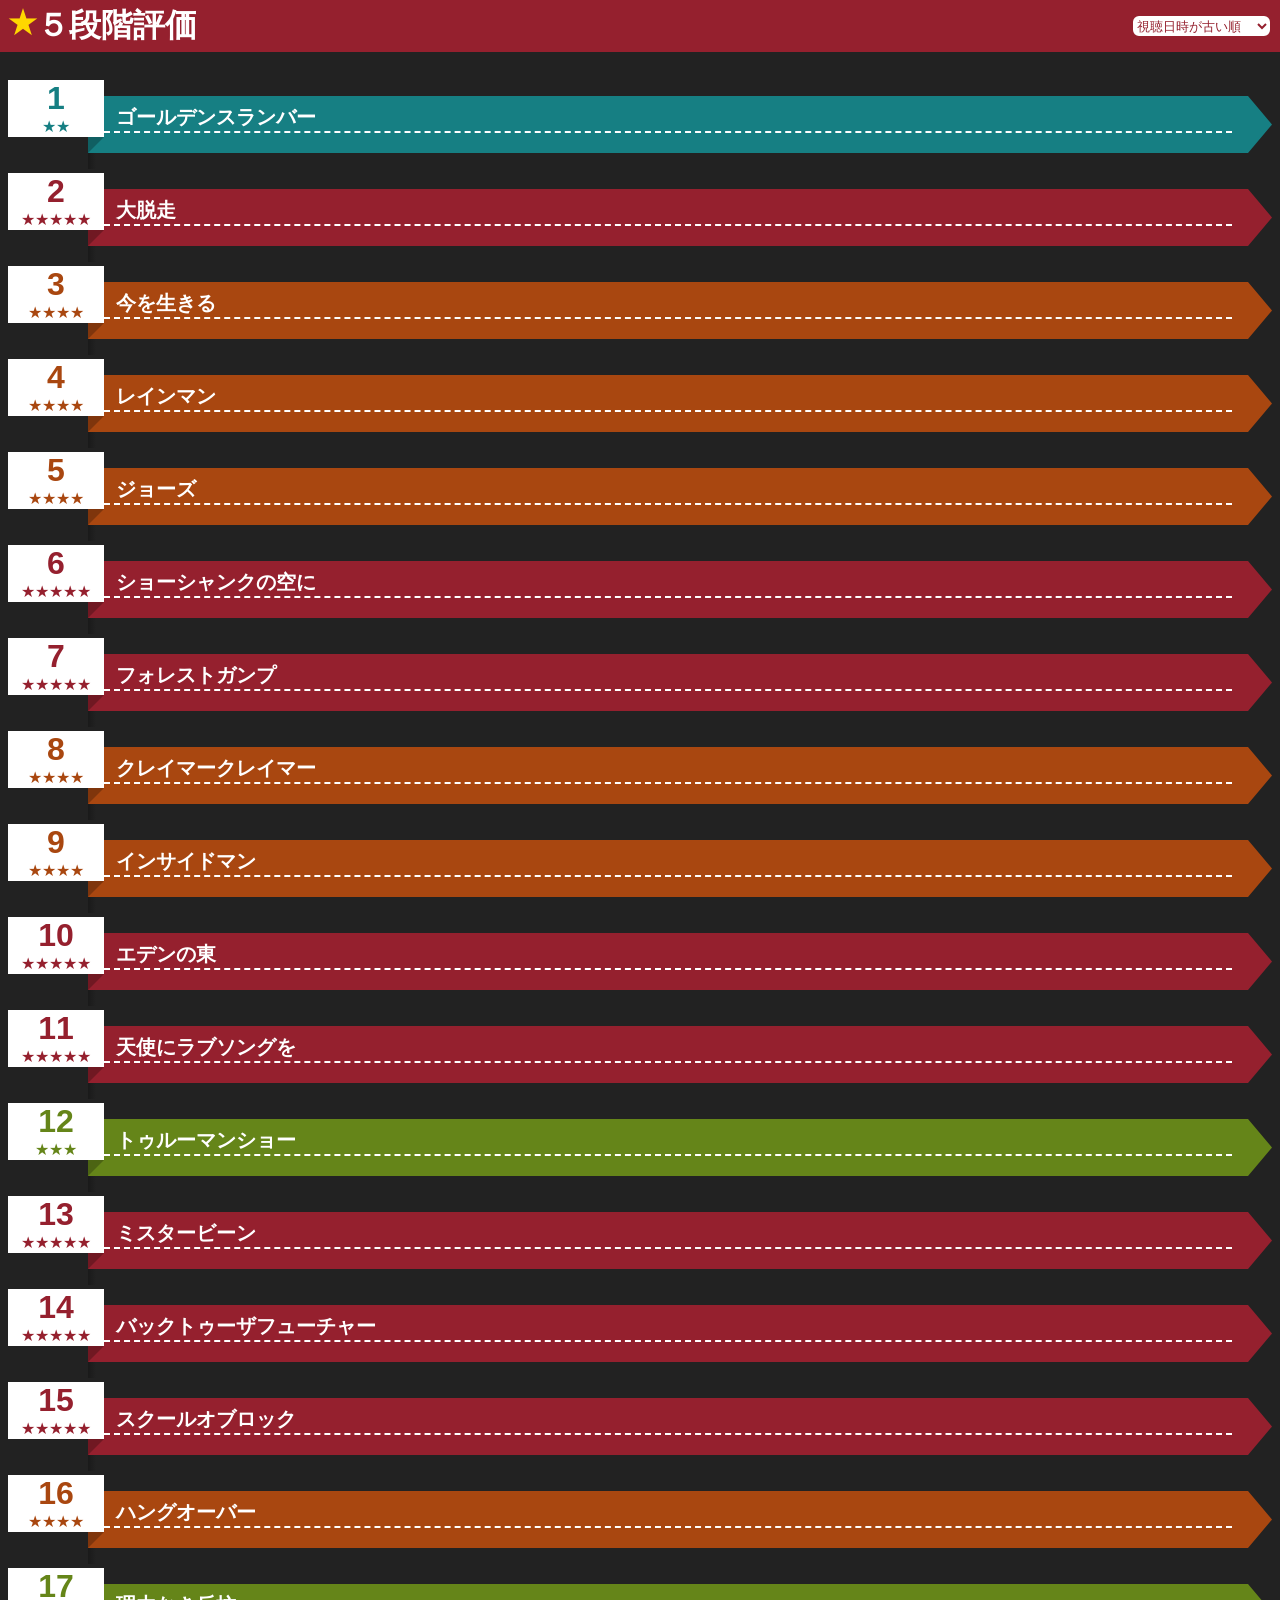
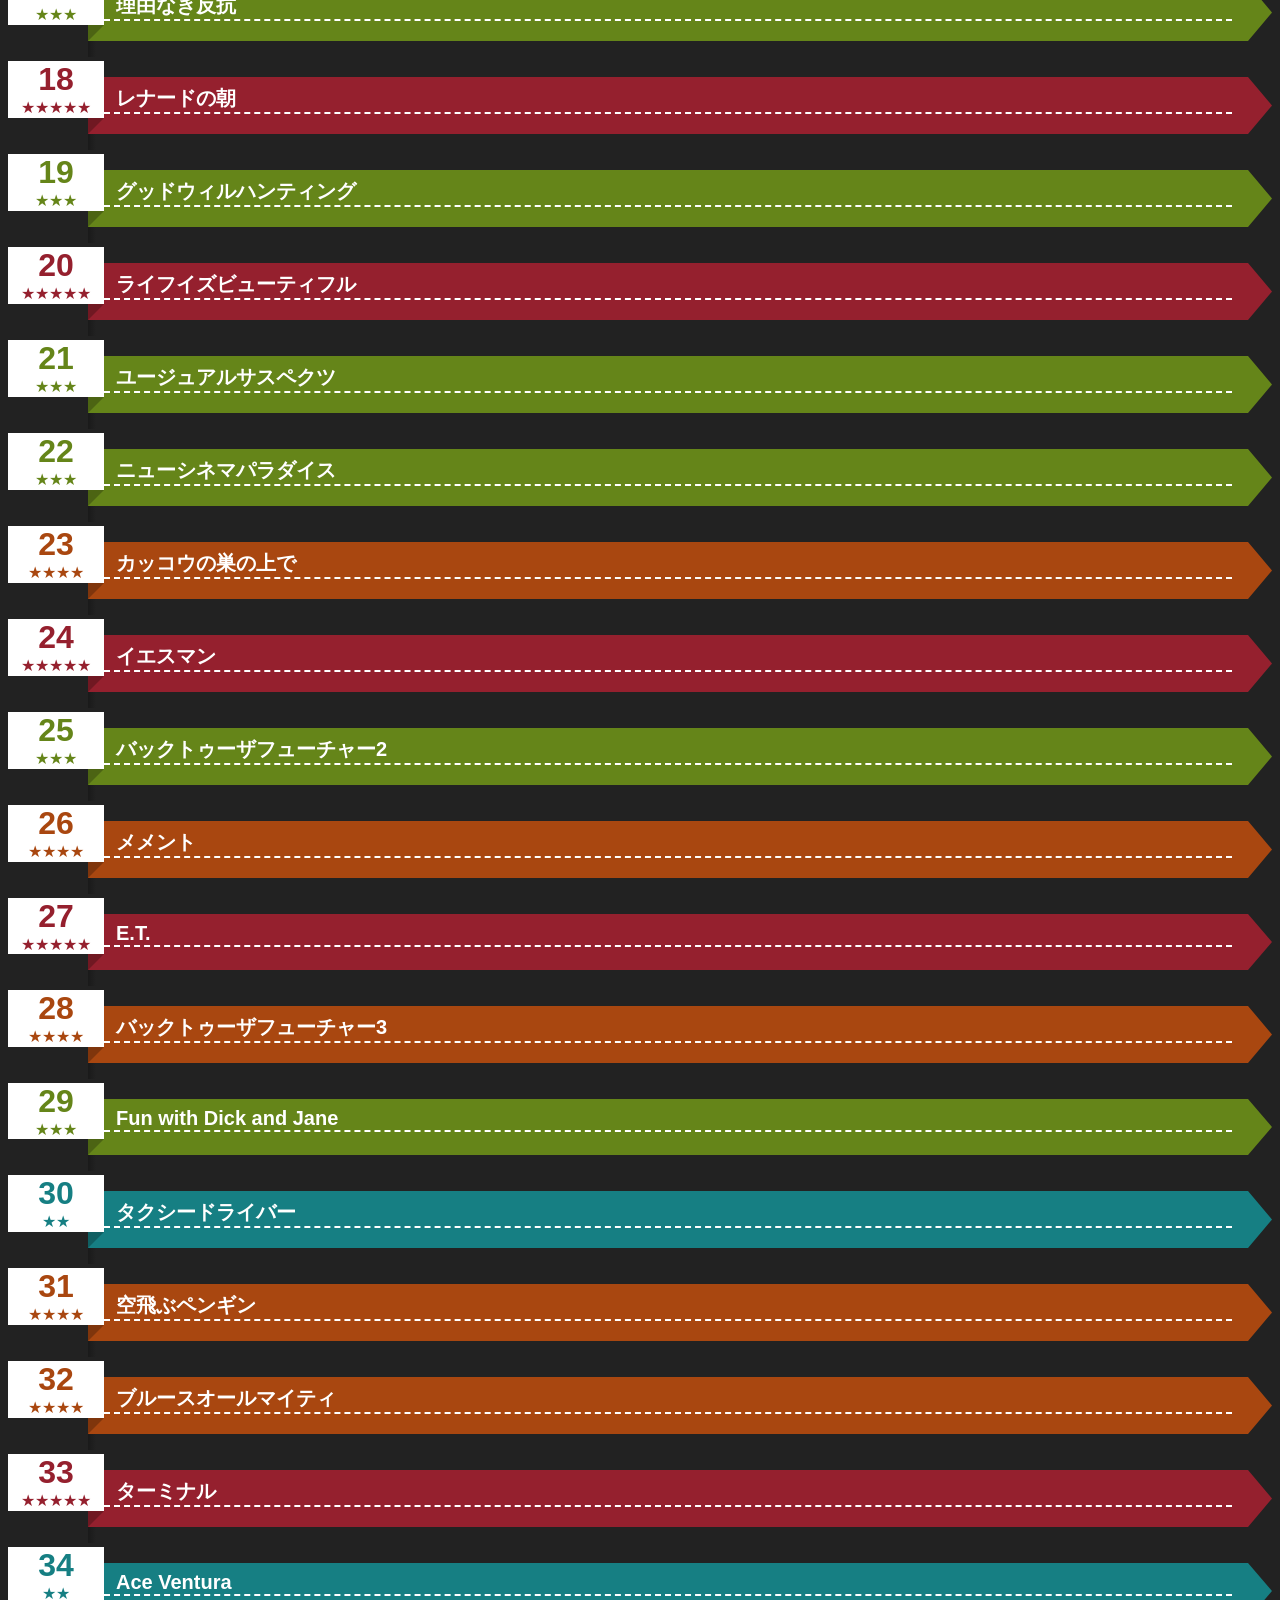
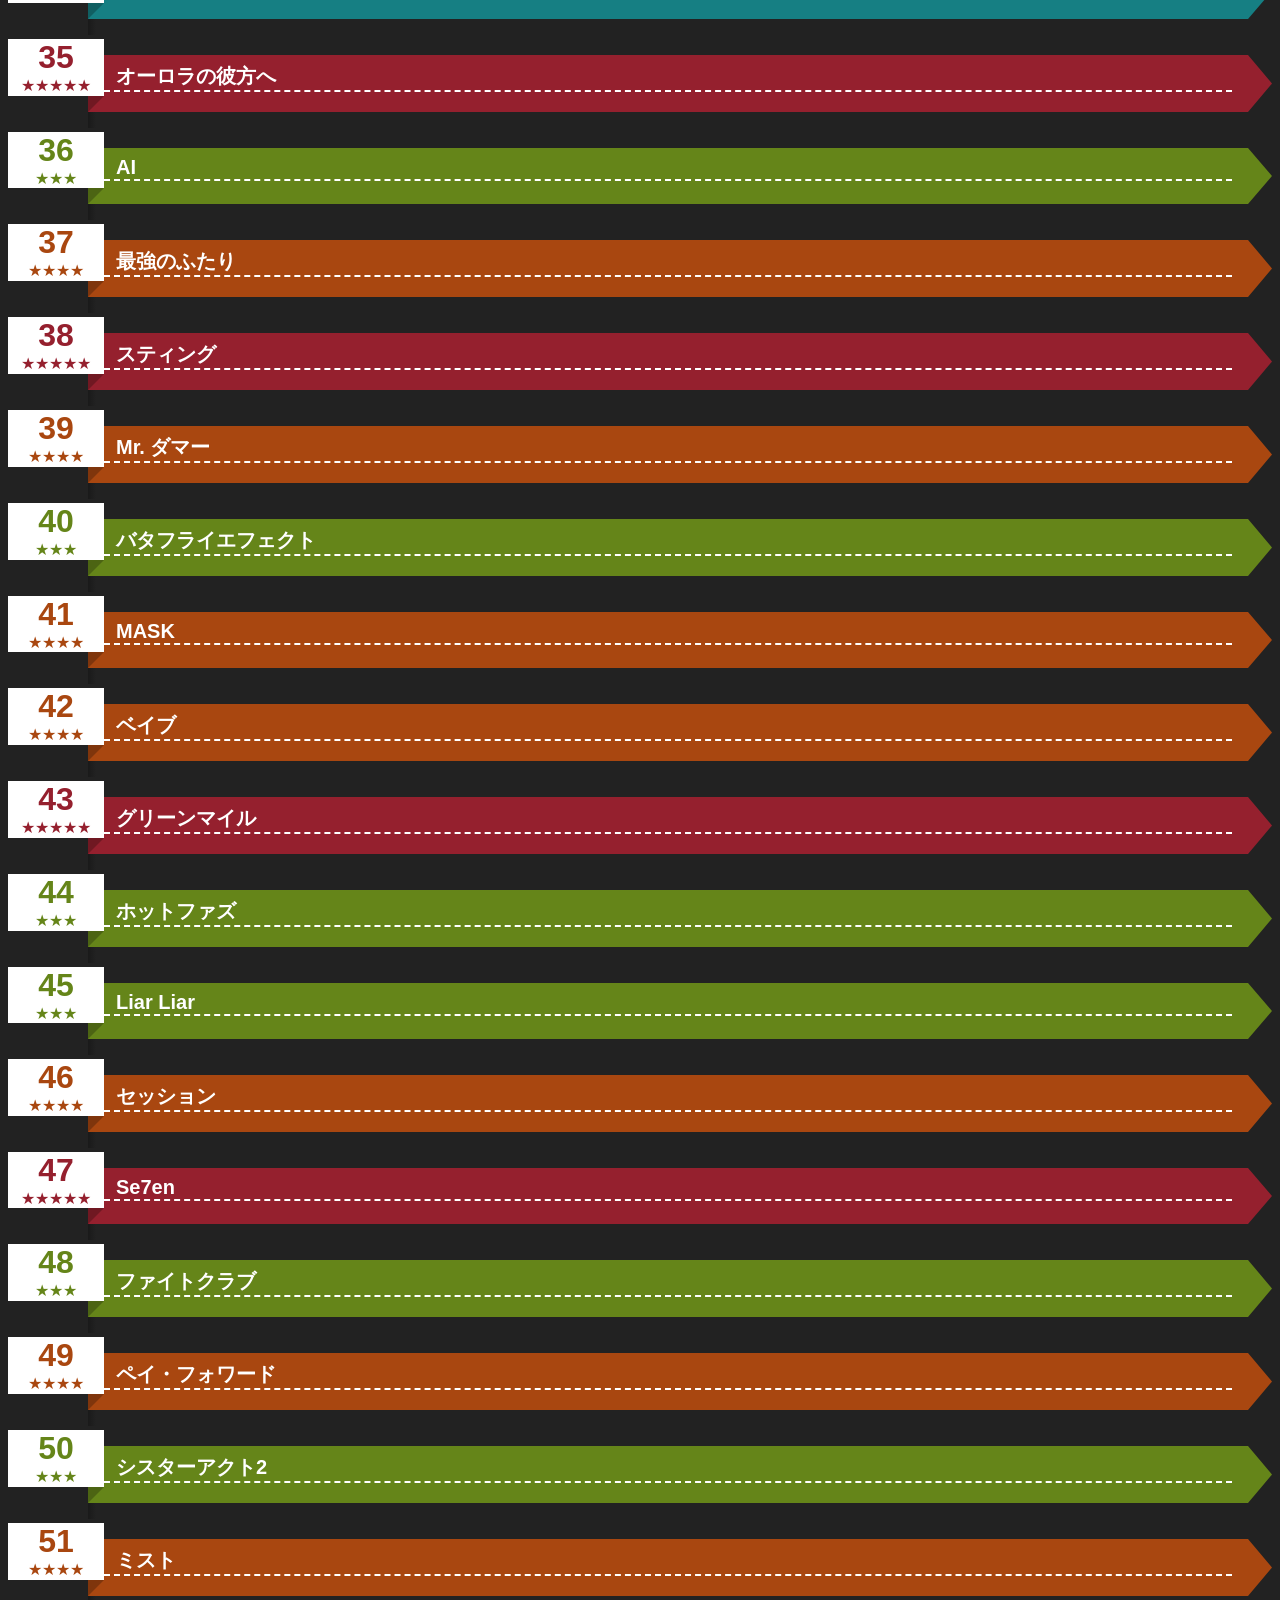
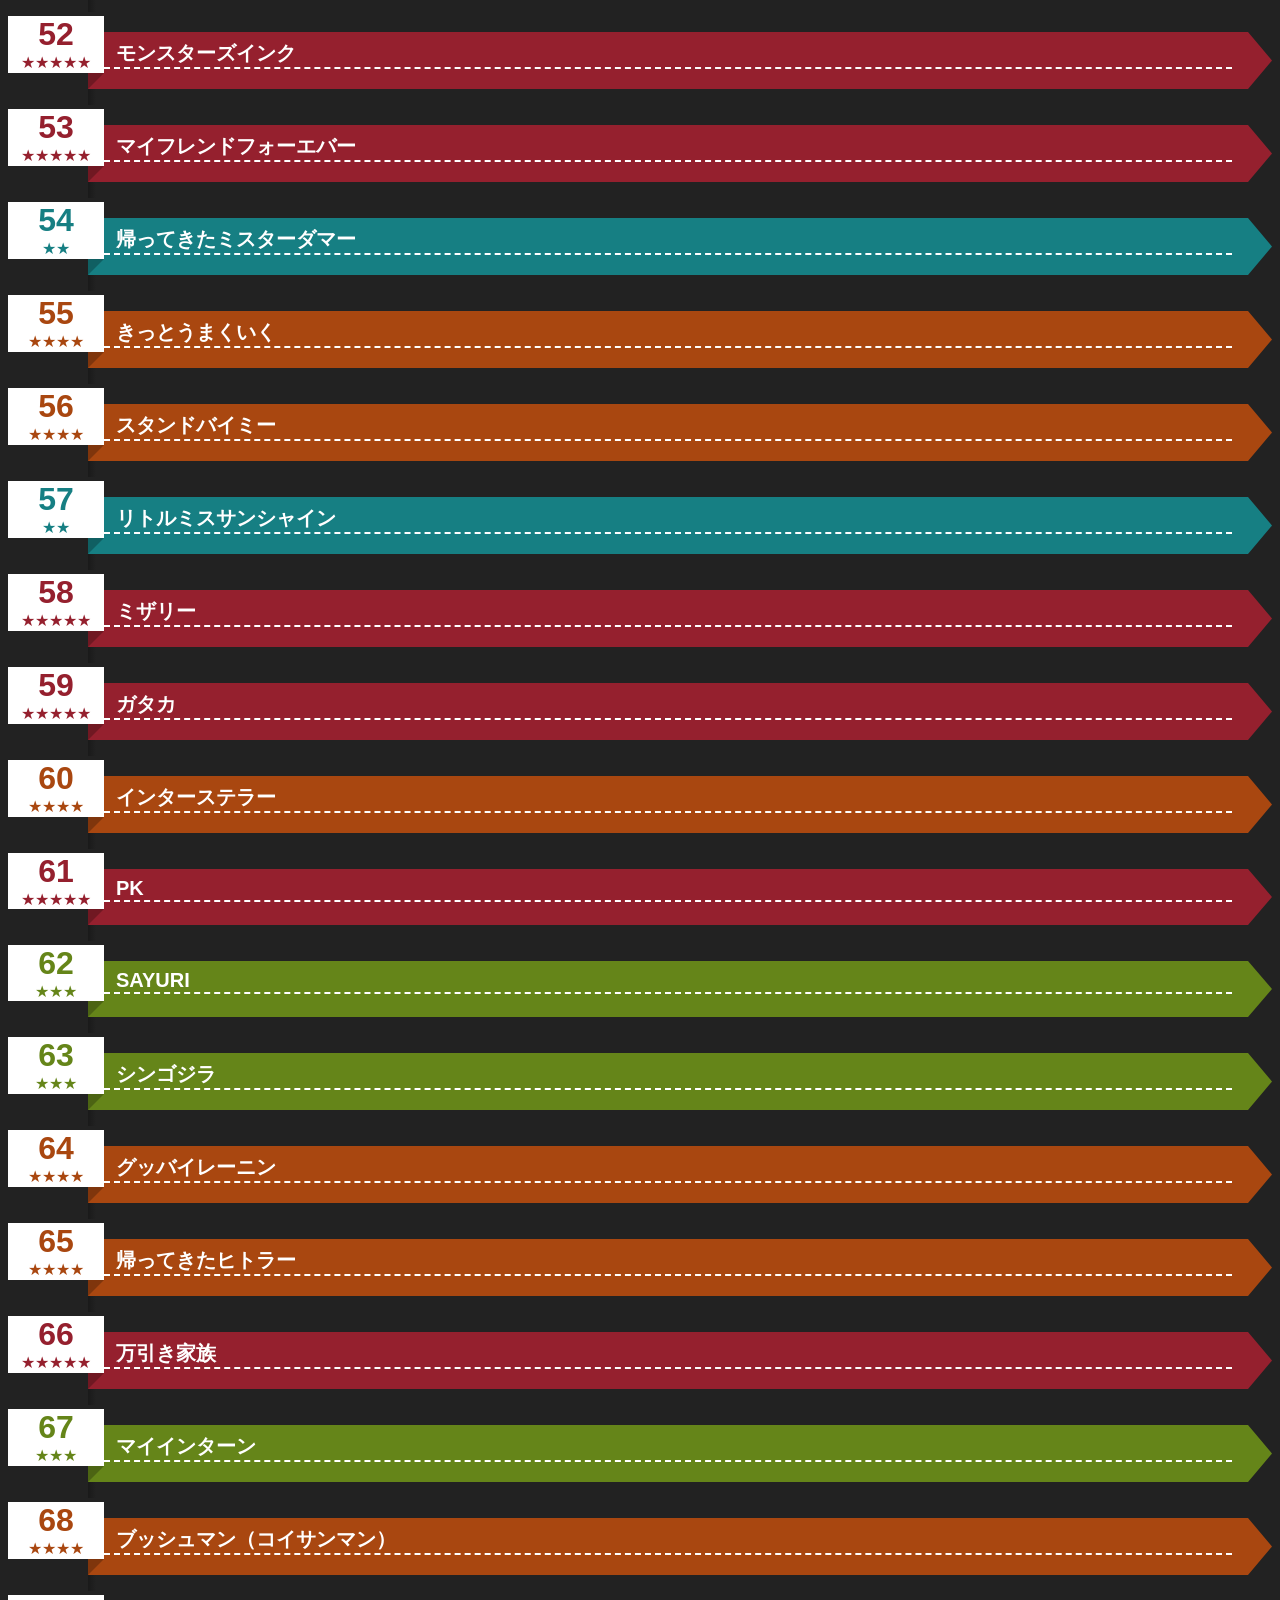
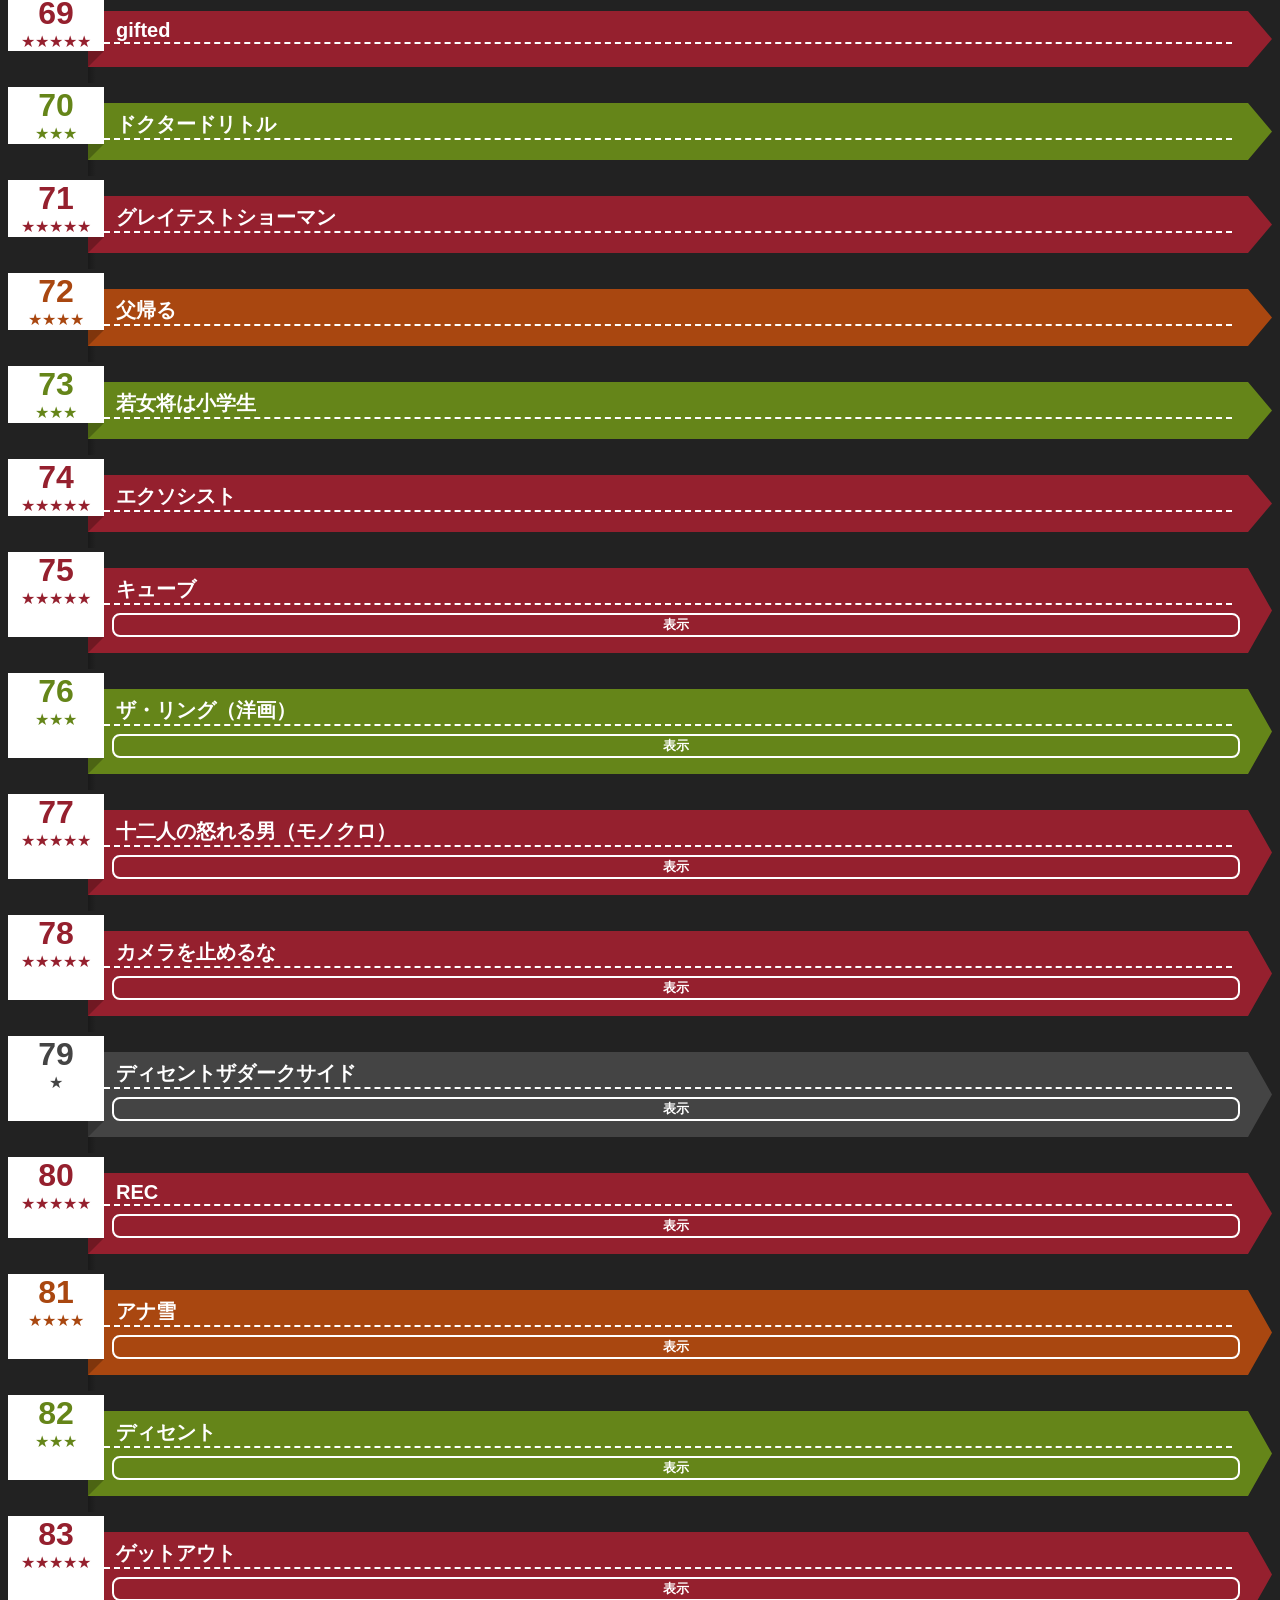
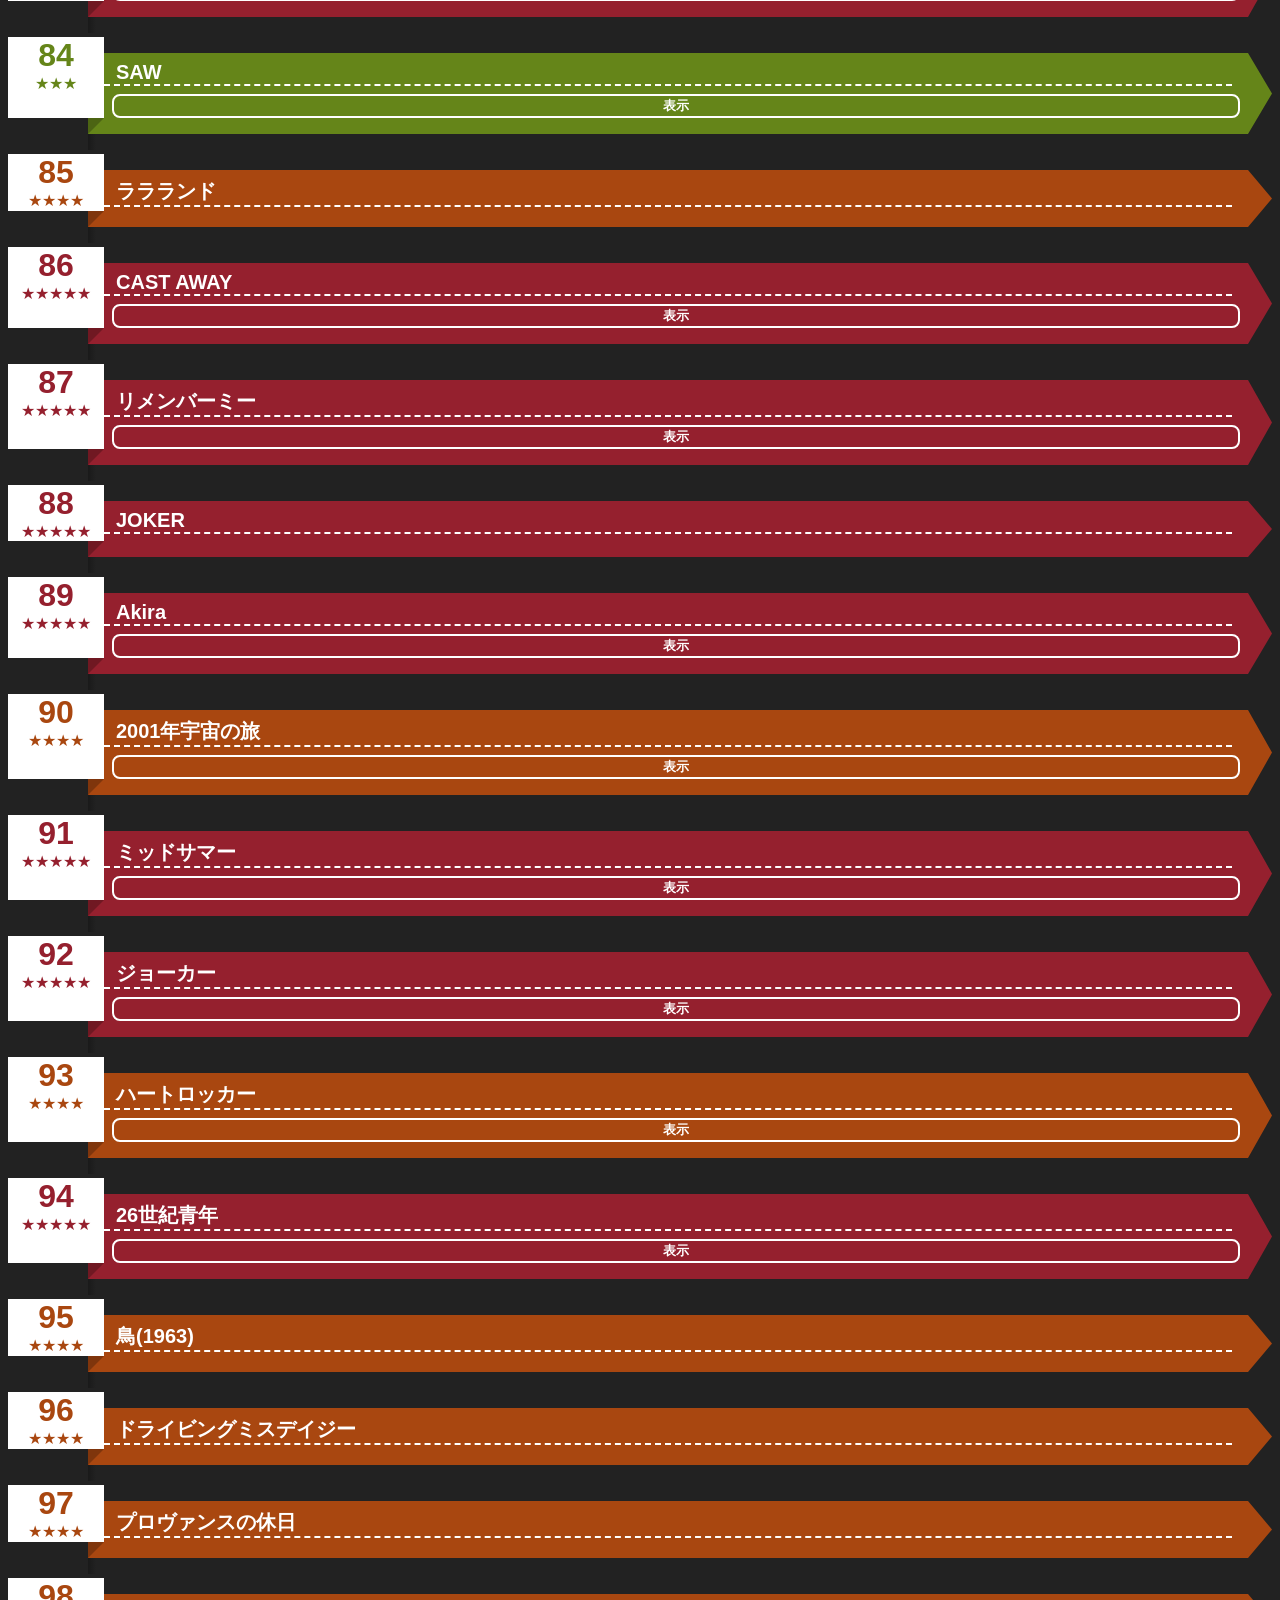
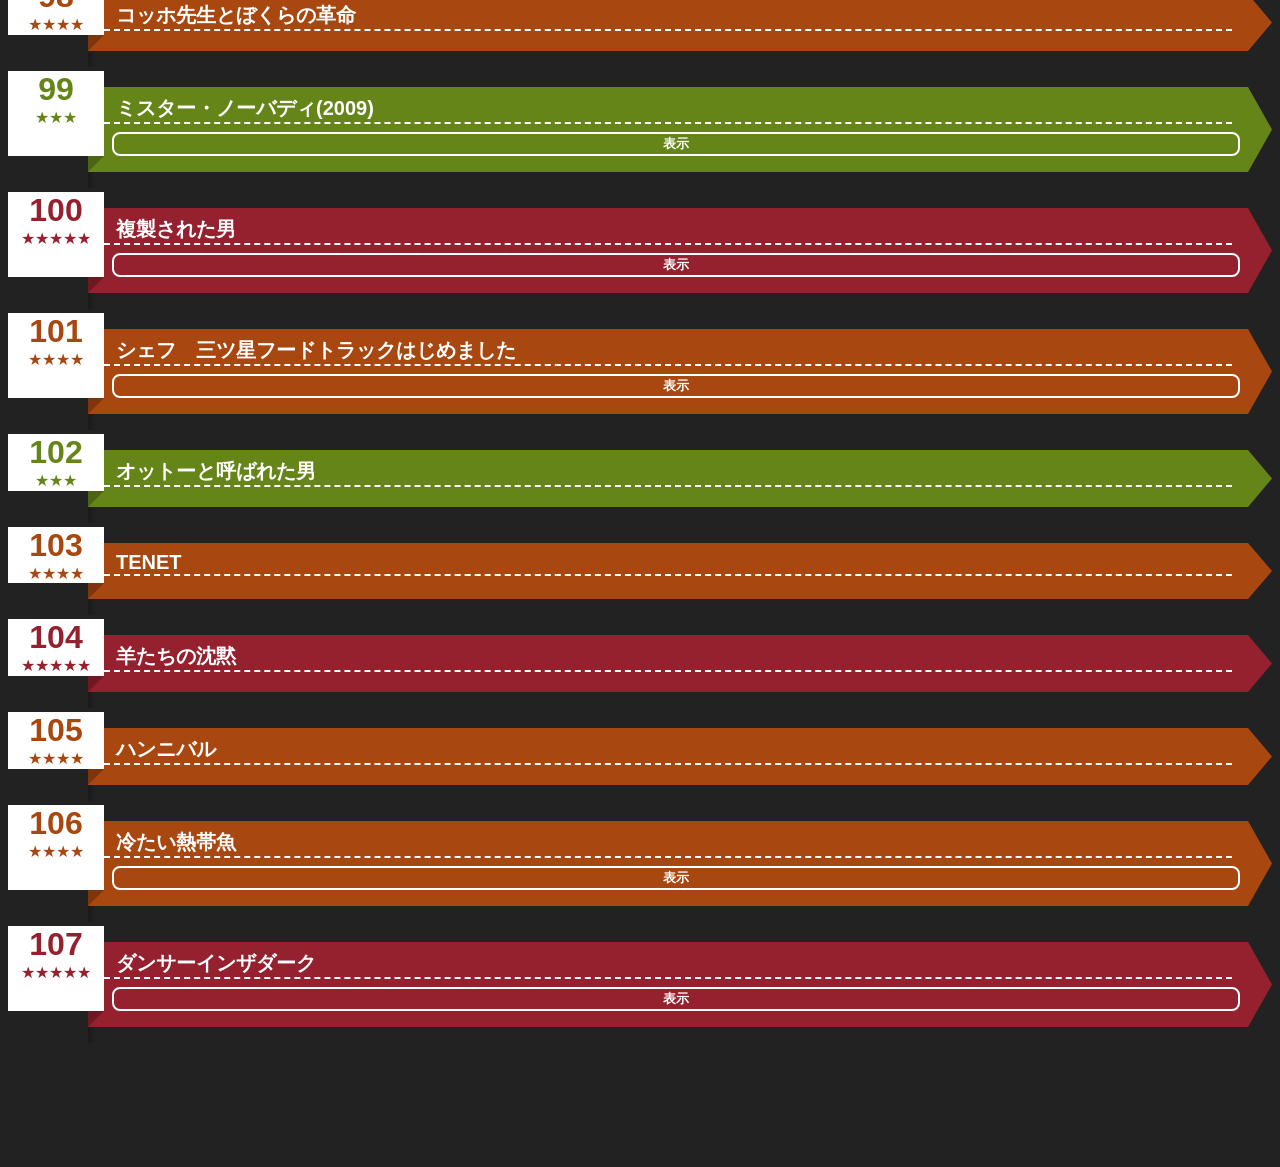
==== index.html @ 23fd38e5 "index" ====
<!DOCTYPE html>
<html>
<header>
    <meta charset="utf-8">
    <title>映画リスト</title>
    <meta name="viewport" content="width=device-width, initial-scale=1.0">
    <link rel="stylesheet" type="text/css" href="./movieList.css">
    <script>
const RATE_COLORS = {
    0: '#444444',
    1: '#444444',
    2: '#167f83',
    3: '#658519',
    4: '#a94710',
    5: '#95202e',
};

const SORT_TYPES = {
    OLDER_DATE: { symbol: 'olderDate', text: '視聴日時が古い順' },
    LASTEST_DATE: { symbol: 'lastestDate', text: '視聴日時が新しい順' },
    HIGHER_RATE: { symbol: 'higherRate', text: '評価が高い順' },
    LOWER_RATE: { symbol: 'lowerRate', text: '評価が低い順' },
};

const RankController = {
    _sortType: SORT_TYPES.OLDER_DATE,
    _rankings: null,
    onLoaded(res) {
        const list = res.split(";");
        this._rankings = list.slice(0, list.length - 1).map((line, i) => {
            const [point = 0, title = '', desc = '', image] = line.split('|');
            return {
                id: i + 1,
                point: Number(point),
                title,
                desc: desc.replace(/^\n+/, ""),
                image: null,
                //image,
            };
        });

        const sortKey = location.hash.replace(/^#/, "");
        this._sortType = Object.values(SORT_TYPES).find(val => val.symbol === sortKey)
            || SORT_TYPES.OLDER_DATE;
        this.refreshSortElements();
        this.refreshList();
    },
    refreshSortElements() {
        const target = document.getElementById("filter");
        target.innerHTML = Object.keys(SORT_TYPES).reduce((r, key) => {
            const { text } = SORT_TYPES[key];
            return r.concat(
                `<option value='${key}' ${this._sortType === SORT_TYPES[key] ? 'selected' : ''}>${text}</option>`
            );
        }, '');
        target.addEventListener('change', this.sortRanking.bind(this, target));
    },
    sortRanking(target) {
        this._sortType = SORT_TYPES[target.value];
        location.hash = this._sortType.symbol;
        this.refreshList();
    },
    refreshList() {
        const array = this._rankings.slice();
        switch (this._sortType) {
            case SORT_TYPES.OLDER_DATE:   break;
            case SORT_TYPES.LASTEST_DATE: array.reverse(); break;
            case SORT_TYPES.HIGHER_RATE:  array.sort((a, b) => b.point - a.point); break;
            case SORT_TYPES.LOWER_RATE:   array.sort((a, b) => a.point - b.point); break;
        };
        document.getElementById("movieArea").innerHTML = array.reduce((r, { id, point, title, desc, image }) => {
            const button = desc ?
                `<button onclick='RankController.showReview(${id})'>表示</button>` : '';
            return r.concat(`
                <li class='movieInfo' value='${id}' style='--cardColor: ${RATE_COLORS[point]}'>
                    <div class='number'>
                        <div class='id'>${id}</div>
                        <div class='rate'>${"★".repeat(point)}</div>
                    </div>
                    <div class='content'>
                        ${image ? `<img src='img/${image}.jpg' alt='${image}'>` : ''}
                        <h3 class='title'>${title}</h3>
                        ${button}
                        <p class='desc'>${desc.replace(/\n/g, '<br>')}</p>
                    </div>
                </li>
            `);
        }, '');
        // TODO image tap
    },
    showReview(id) {
        const desc = document.querySelector(`.movieInfo[value="${id}"]`);
        desc.classList.add('shown');
    }
};

Promise.all([
    new Promise(resolve => {
        const script = document.createElement('script');
        script.src = './formatted.txt';
        script.addEventListener('load', resolve);
        document.head.appendChild(script);
    }),
    new Promise(resolve => window.addEventListener('load', resolve))
])
    .then(() => RankController.onLoaded(TEXTS));
    </script>
</header>
    <body>
        <div id="header">
            <h1 id="description"><span>★</span>５段階評価</h1>
            <select id="filter"></select>
        </div>
        <main>
            <ol id="movieArea"></ol>
        </main>
    </body>
</html>
---- movieList.css ----
body {
    background-color: #222;
    font-family: sans-serif;
    color: #fff;
}

main {
    padding: 4.5em 0 4em;
}

#header {
    background-color: #95202e;
    position: fixed;
    left: 0;
    right: 0;
    top: 0;
    z-index: 100;
    
    display: flex;
    padding: 4px 8px;
    flex-wrap: wrap;
    align-content: space-around;
    justify-content: space-between;
    align-items: center;
}

#header h1 {
    margin: 0;
    padding: 0;
    display: inline-flex;
    justify-content: flex-start;
}

#header h1 span {
    color: gold;
}

#filter {
    height: 1.8em;
    display: inline-flex;
    justify-content: flex-end;

    background-color: white;
    color: #95202e;
    border: 2px #95202e solid;
    border-radius: 8px;
}

#movieArea {
    list-style: none;
    display: flex;
    flex-direction: column;
    --cardsGap: 1rem;
    padding-bottom: var(--cardsGap);
    list-style-type: none;
    padding-left: 0;
}

.movieInfo {
    display: flex;
    color: white;
    --labelOffset: 1rem;
    --arrowClipSize: 1.5rem;
    margin-left: calc(-1* var(--cardsGap));
    margin-bottom: 36px;
}

.movieInfo .number {
    background: white;
    color: var(--cardColor);
    transform: translateX(var(--labelOffset)) translateY(calc(-1 * var(--labelOffset)));
    z-index: 1;
    text-align: center;
}

.movieInfo .id {
    font-size: 2em;
    font-weight: 700;
}

.movieInfo .rate {
    font-size: 1em;
    margin: 0;
    width: 6em;
}

.movieInfo .content {
    background-color: var(--cardColor);
    --inlinePadding: 1em;
    --boxPadding: 1em;
    padding: var(--boxPadding)
        calc(var(--inlinePadding) + var(--arrowClipSize))
        var(--boxPadding)
        var(--inlinePadding);
    clip-path: polygon(
        0 0,
        calc(100% - var(--arrowClipSize)) 0,
        100% 50%,
        calc(100% - var(--arrowClipSize)) 100%,
        calc(100% - var(--arrowClipSize)) calc(100% + var(--cardsGap)),
        0 calc(100% + var(--cardsGap))
    );
    position: relative;
    width: 100%;
}

.movieInfo .content::before {
    content: "";
    position: absolute;
    width: var(--labelOffset);
    height: var(--labelOffset);
    background: var(--cardColor);
    left: 0;
    bottom: 0;
    clip-path: polygon(0 0, 100% 0, 0 100%);
    filter: brightness(0.75);
}

.movieInfo .content::after {
    content: "";
    position: absolute;
    height: 24px;
    width: var(--cardsGap);
    background: linear-gradient(to right, rgba(0, 0, 0, 0.25), transparent 50%);
    left: 0;
    top: 100%;
}

.movieInfo .content .title {
    font-size: 1.25em;
    border-bottom: 2px white dashed;
    margin: -8px 0 4px;
    padding: 0px 12px;
}

.movieInfo .content .desc {
    margin: 0;
    padding: 4px 12px 0px;
    display: none;
}

.movieInfo .content button {
    width: 100%;
    margin: 4px 8px 0;
    background-color: var(--cardColor);
    color: white;
    border: 2px white solid;
    border-radius: 8px;
    font-weight: 700;
}

.movieInfo .content img {
    height: 10vh;
    float: right;
}

.movieInfo.shown .content .desc {
    display: block;
}

.movieInfo.shown .content button {
    display: none;
}

.movieInfo.shown .content {
    clip-path: polygon(0 0, 100% 0%, 100% 100%, 0 100%);
    padding-right: 0;
}
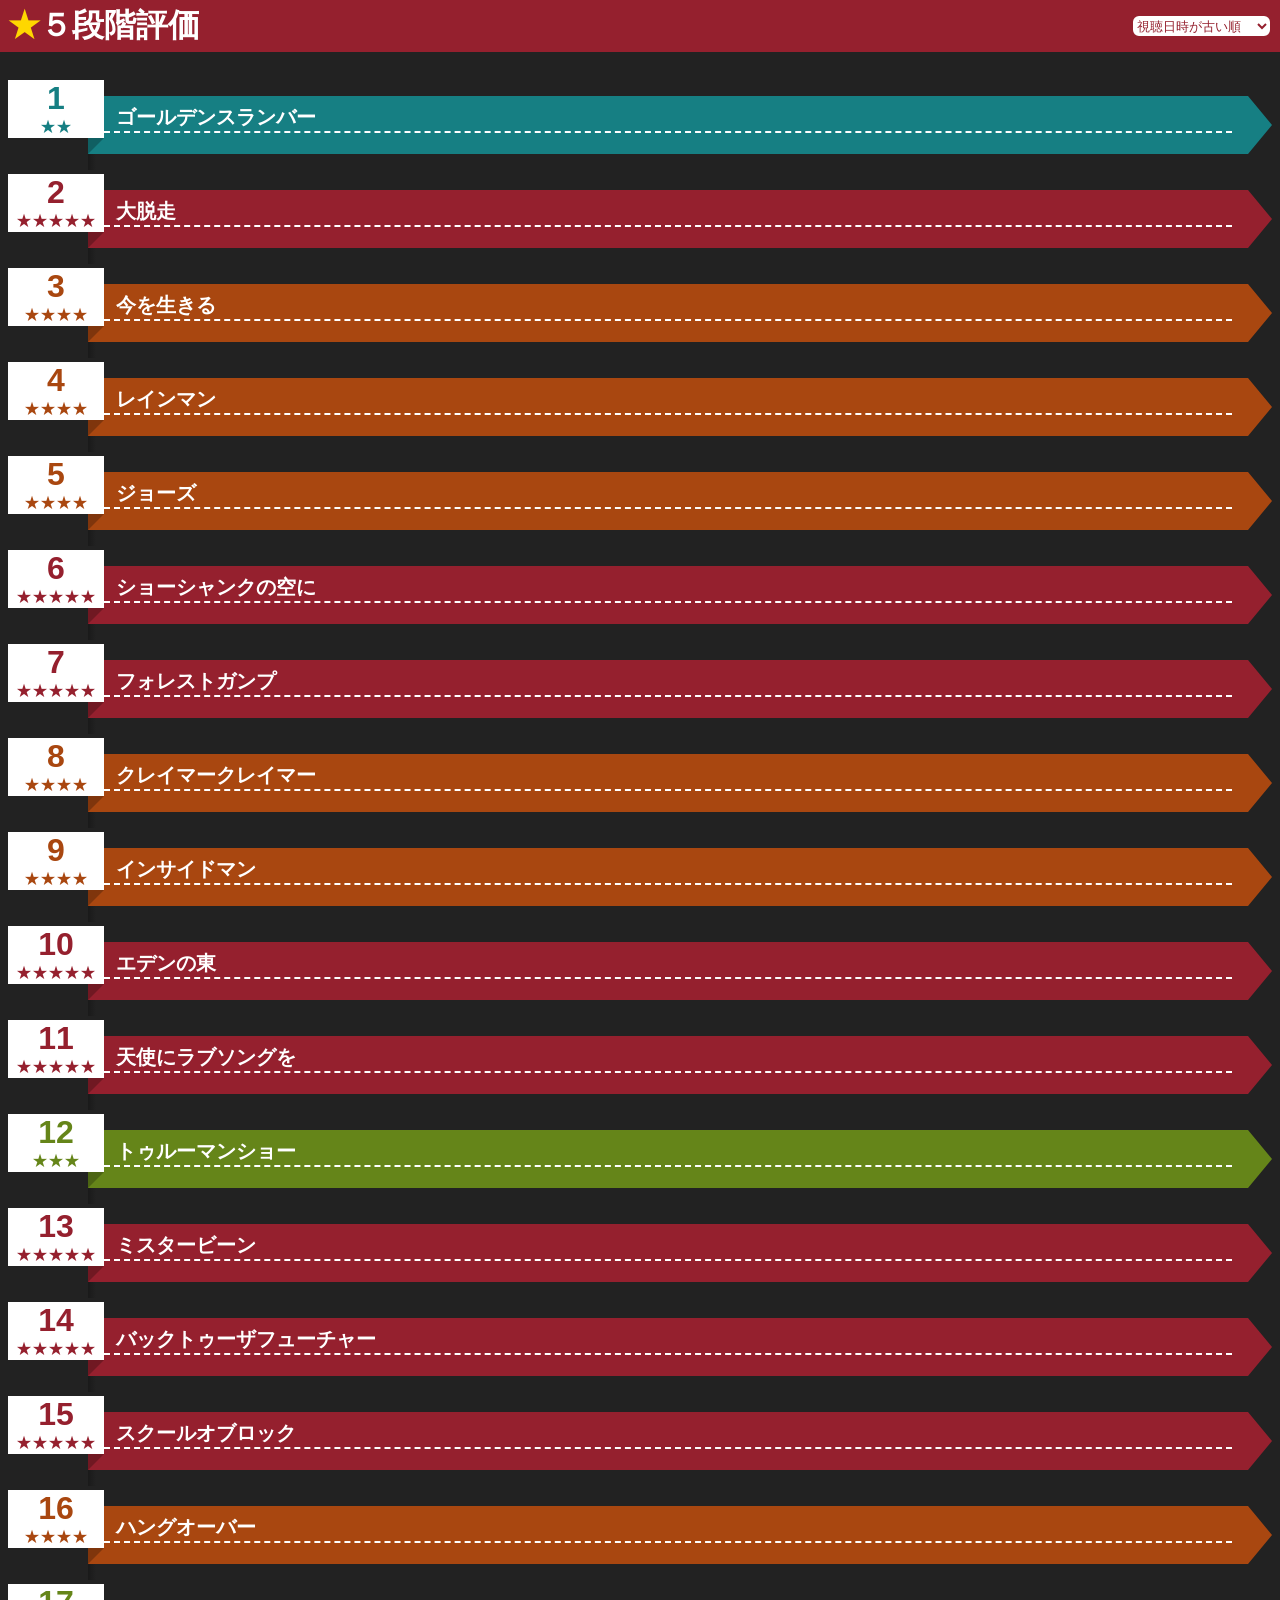
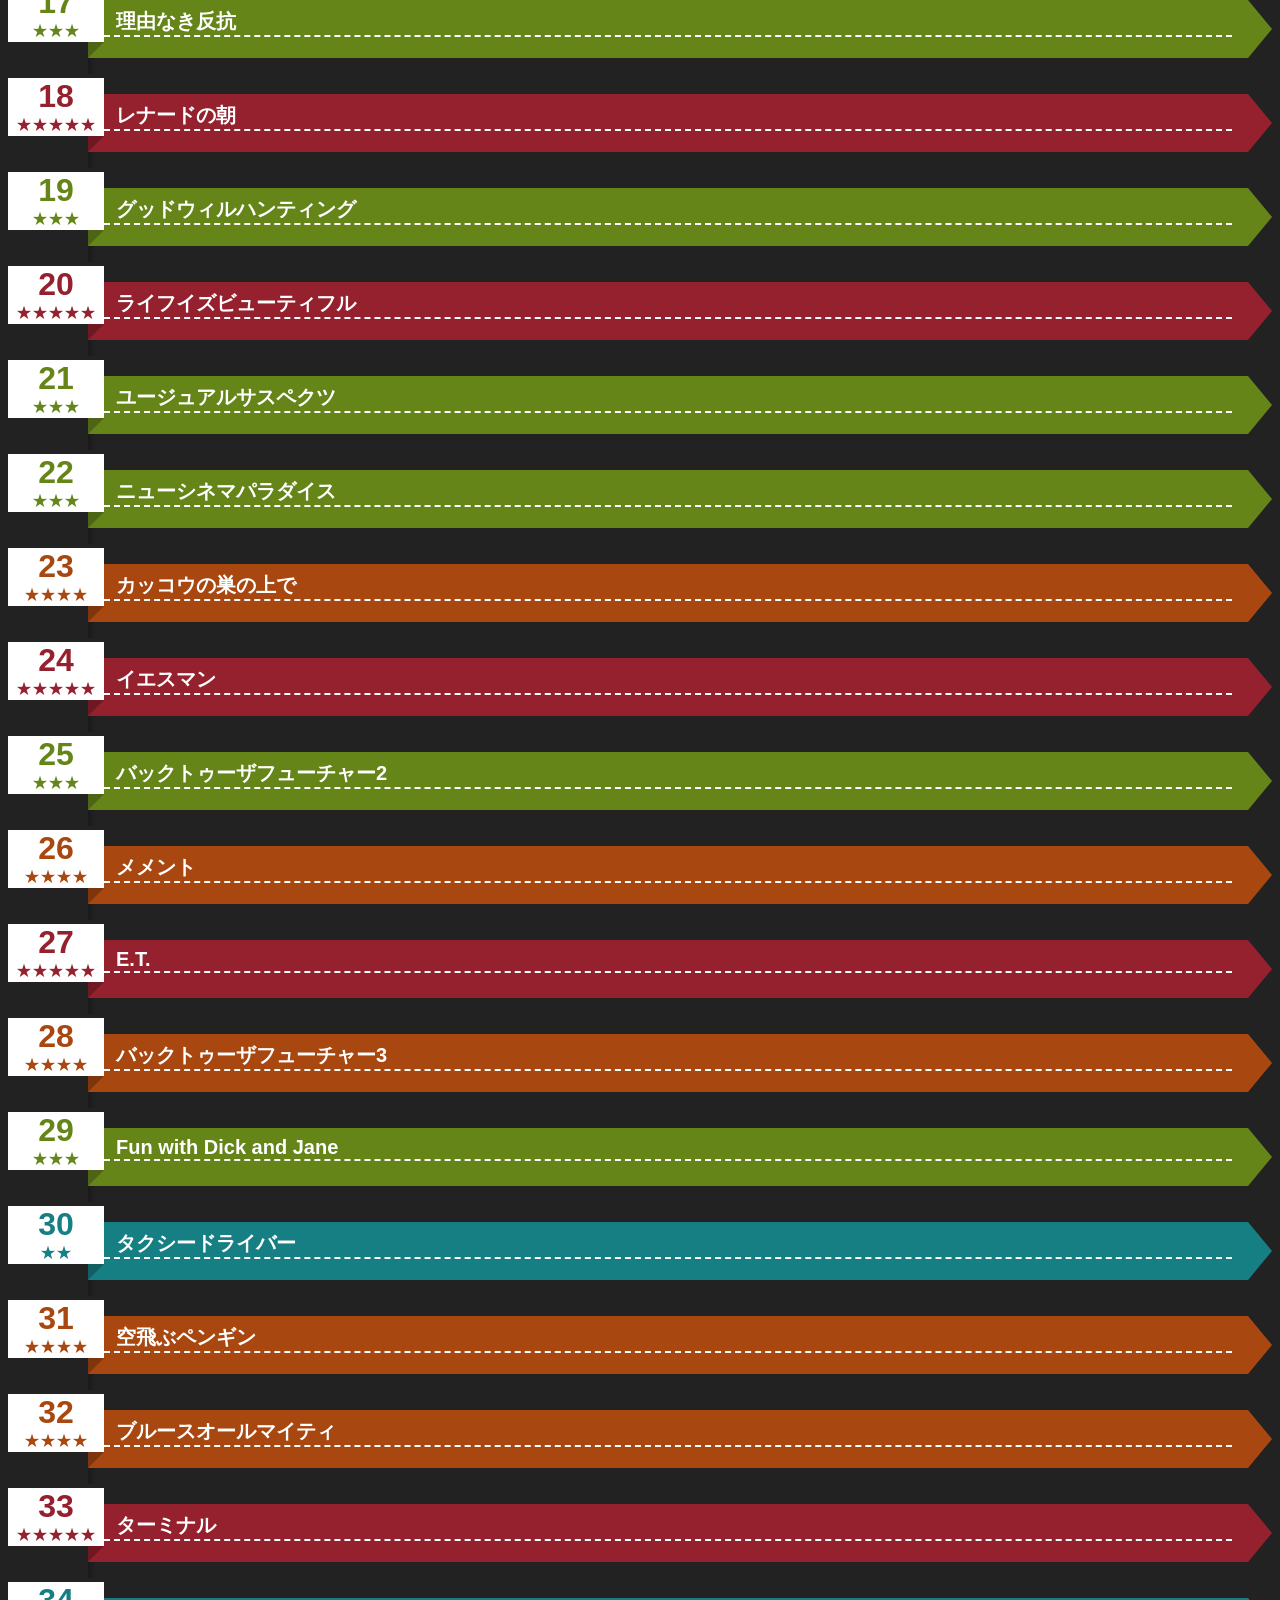
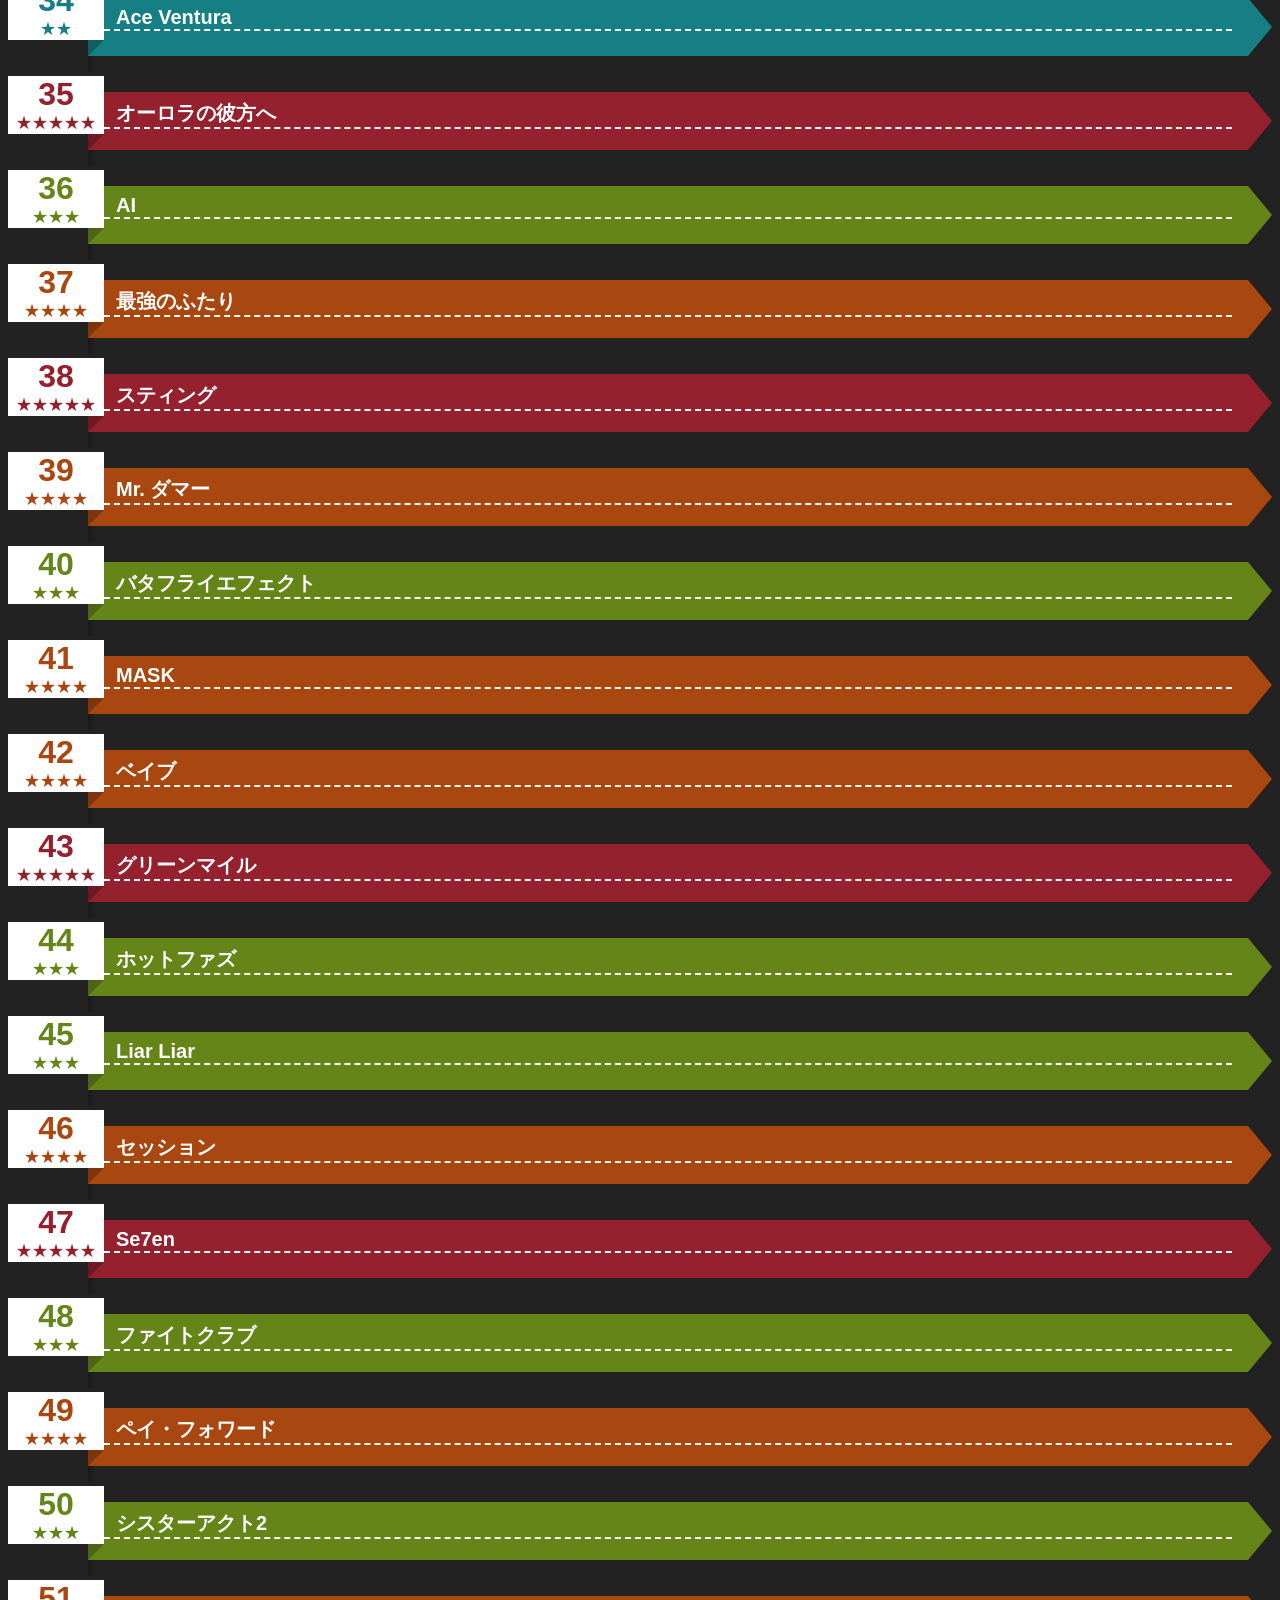
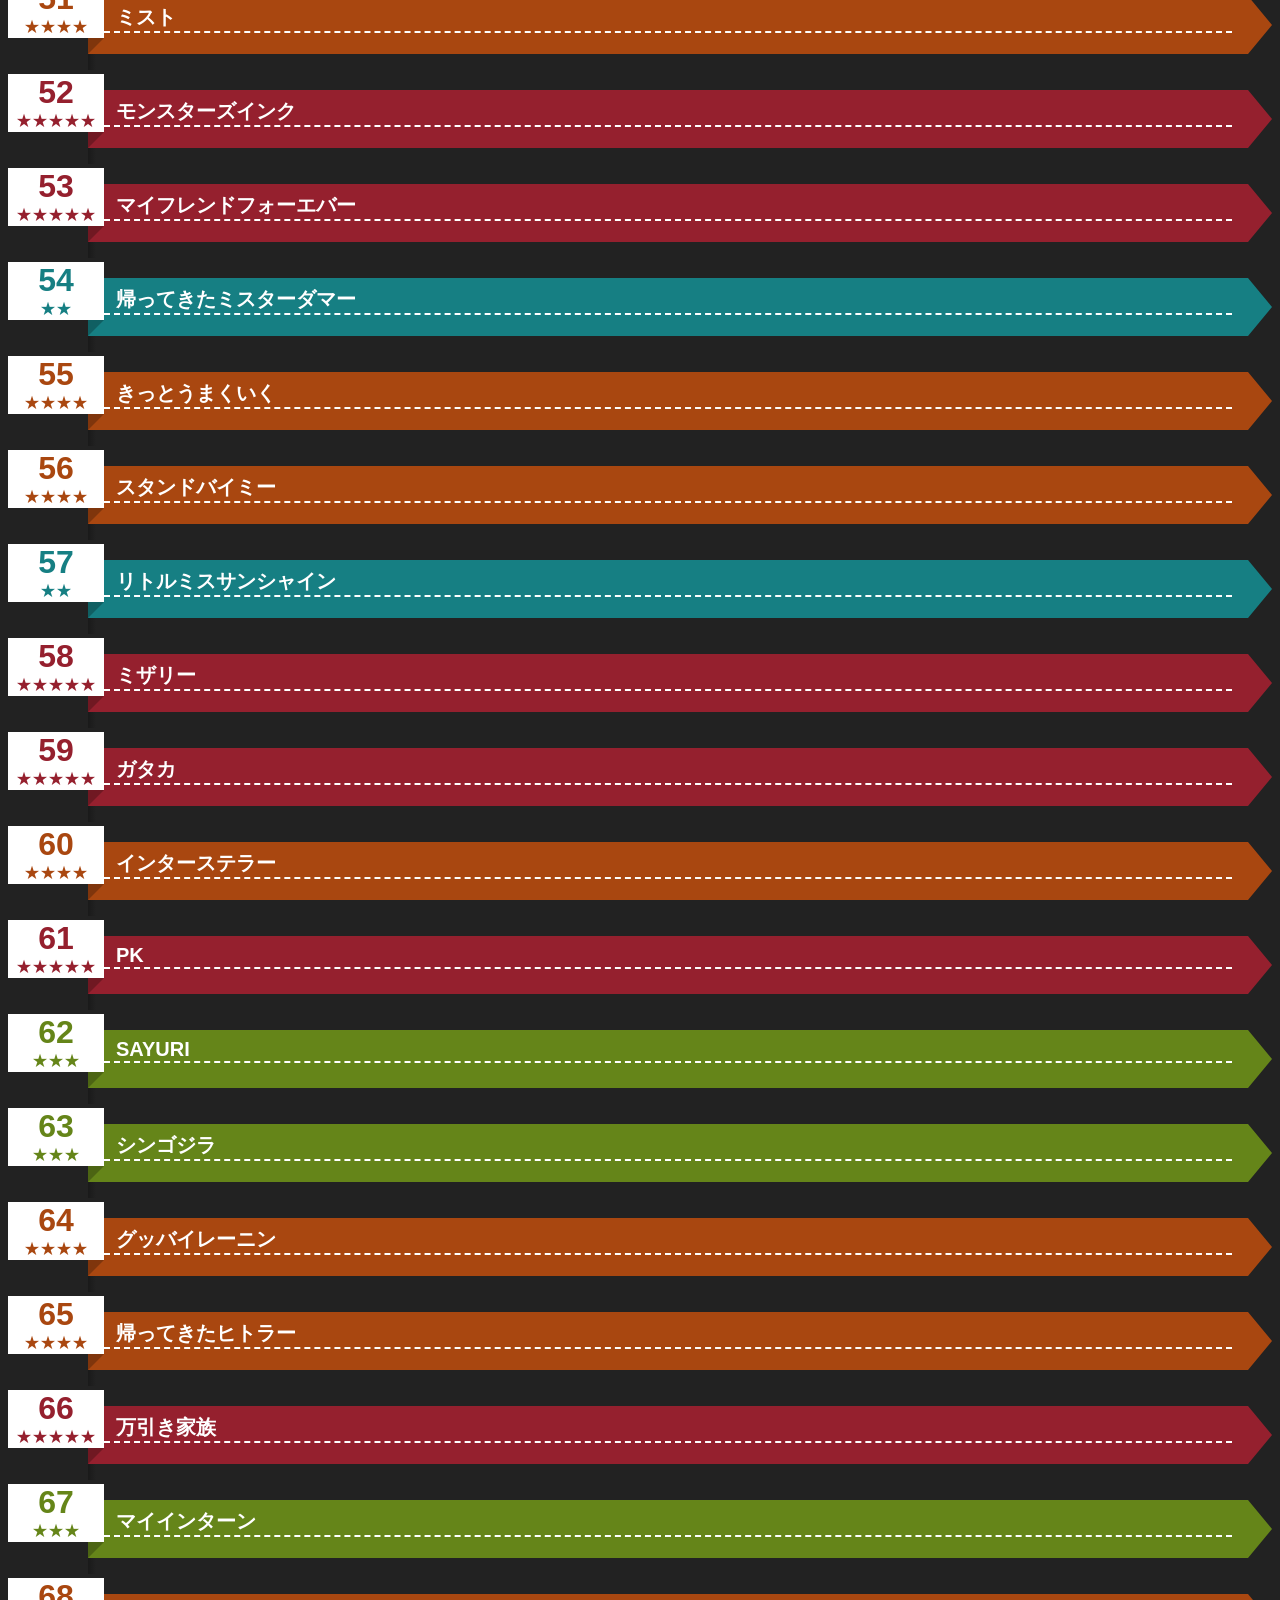
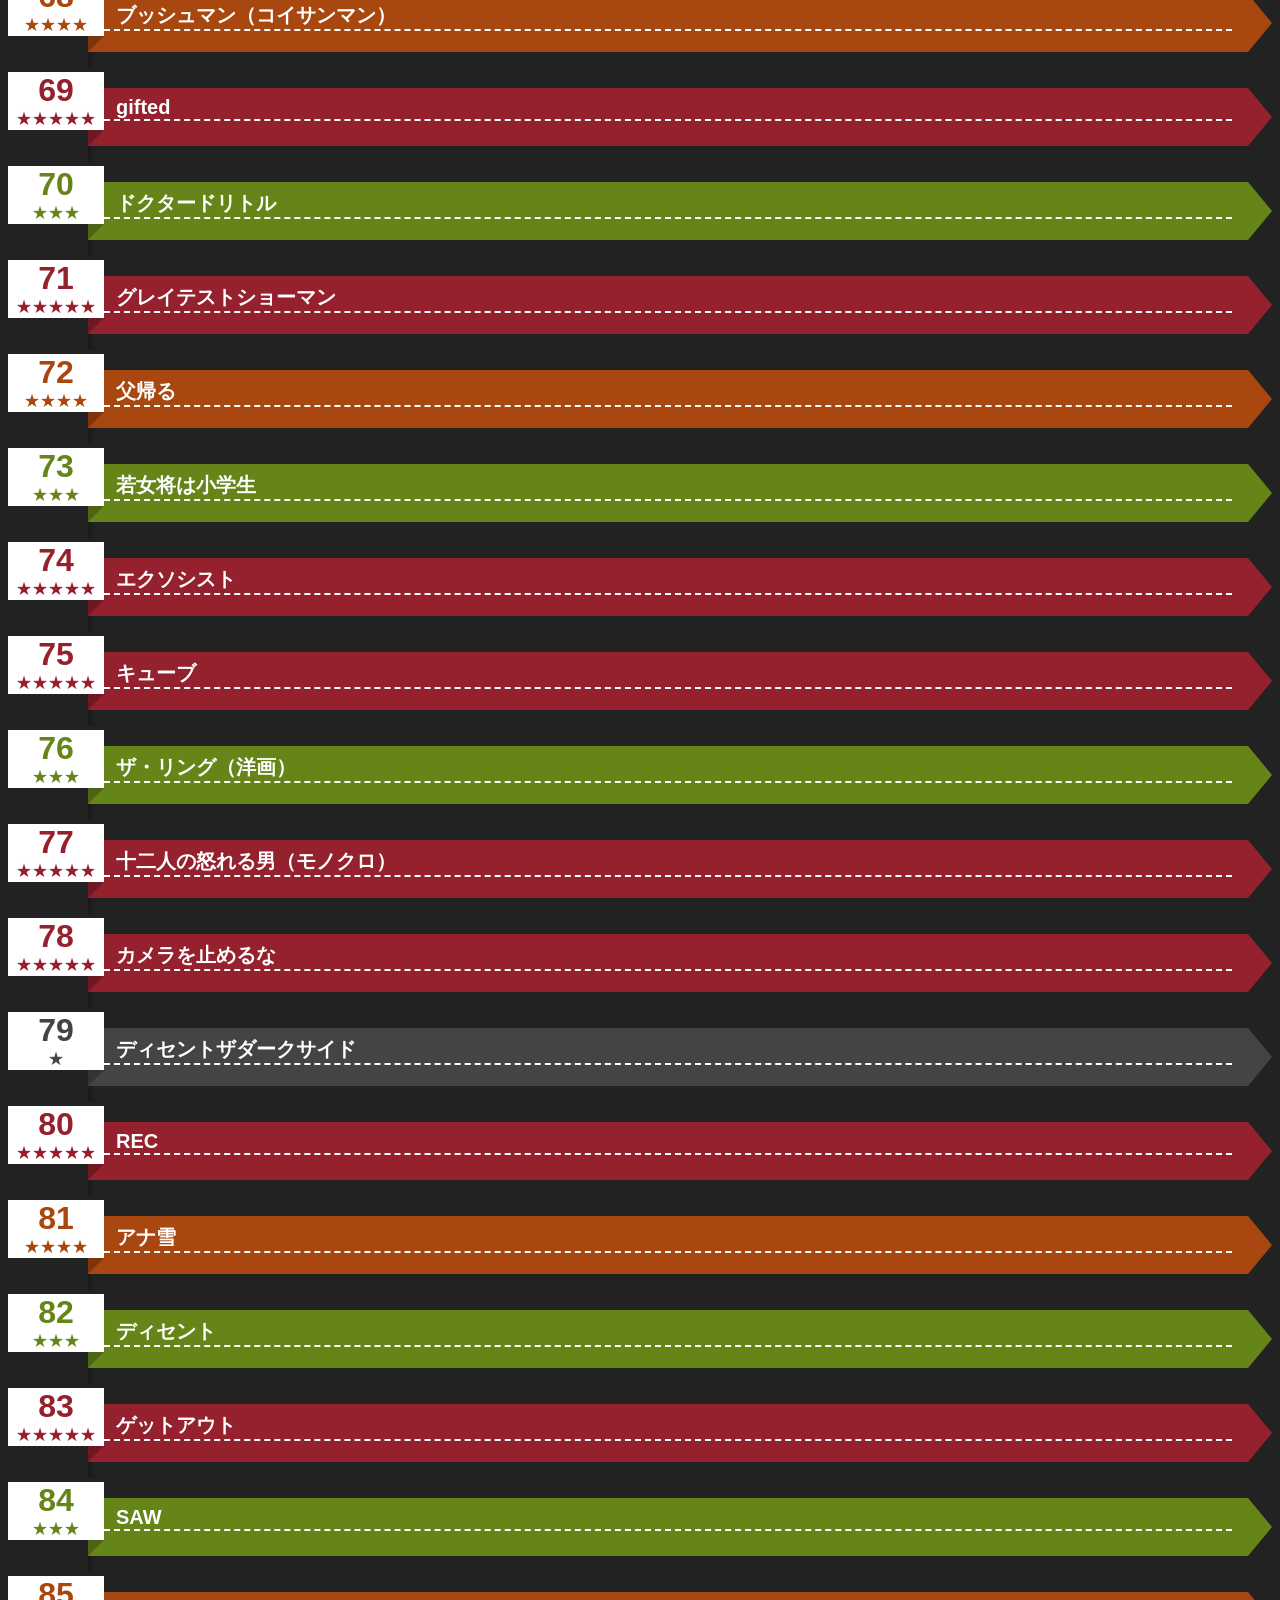
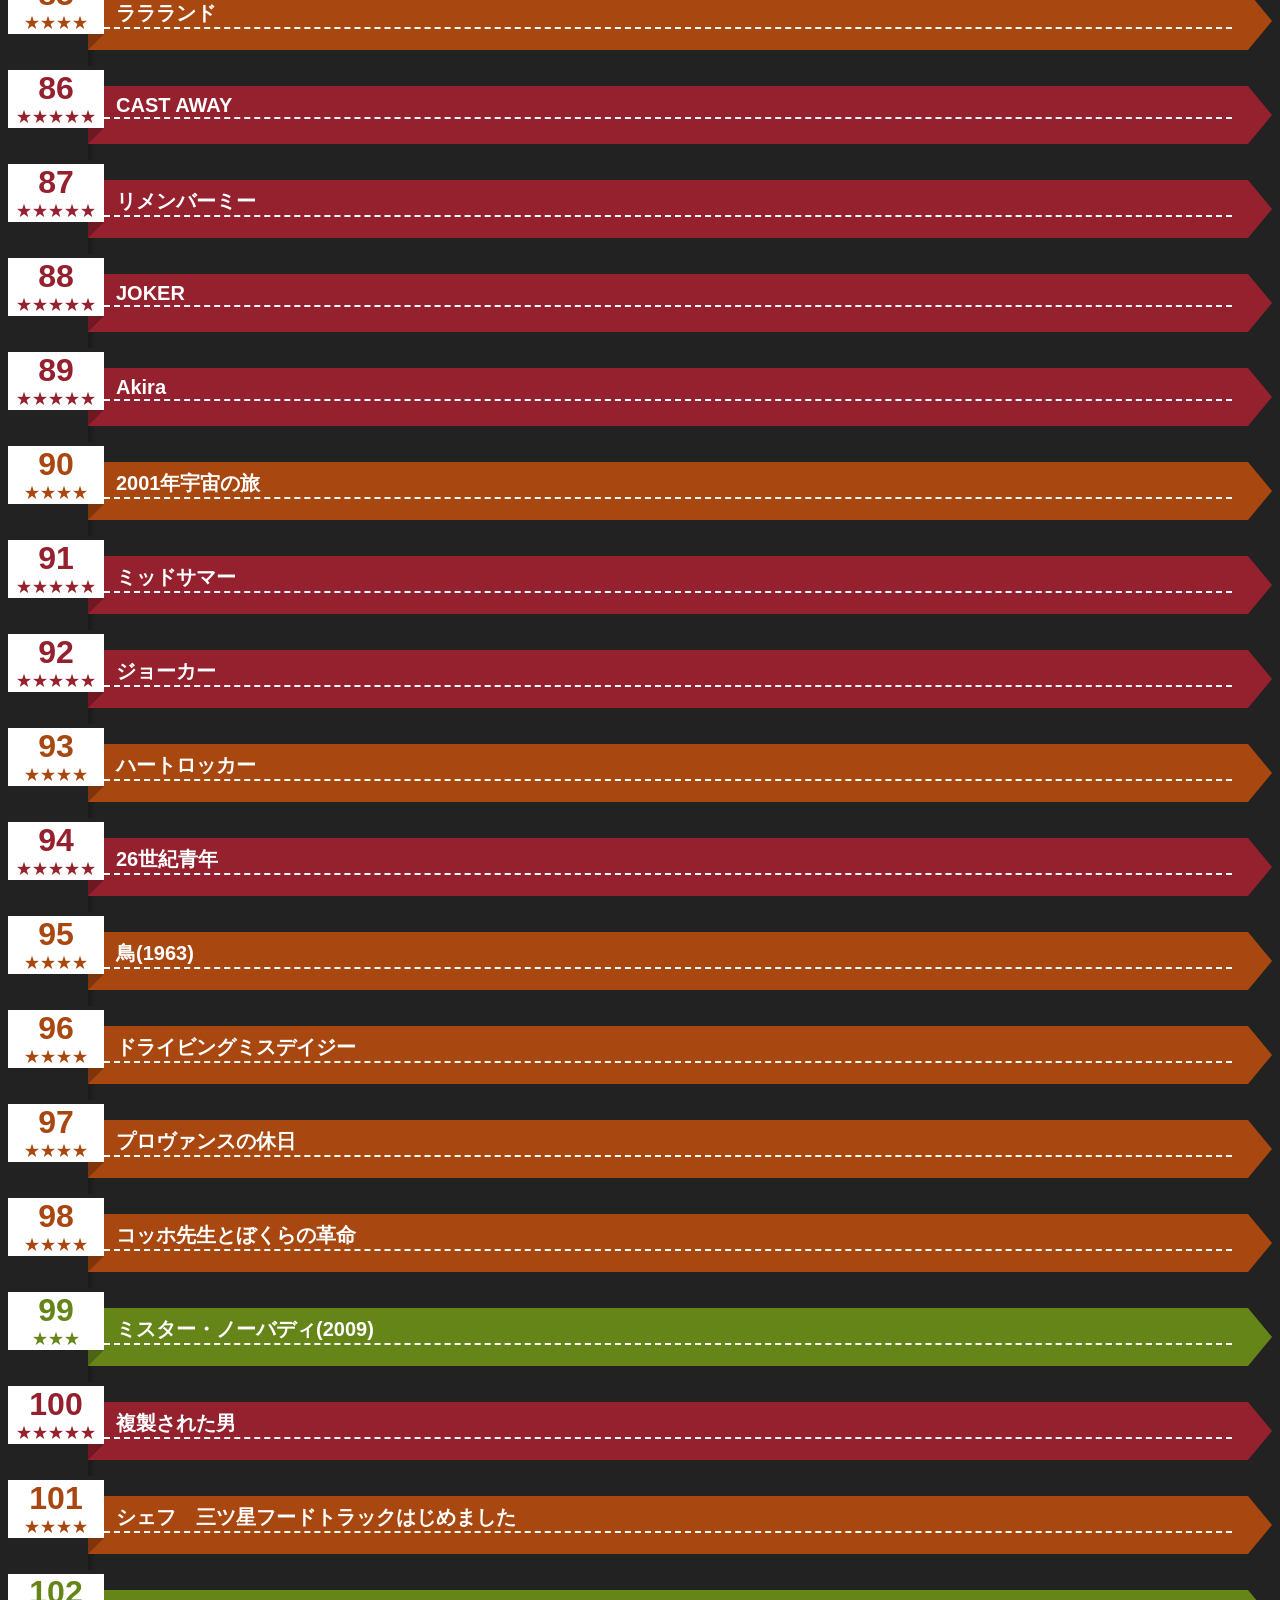
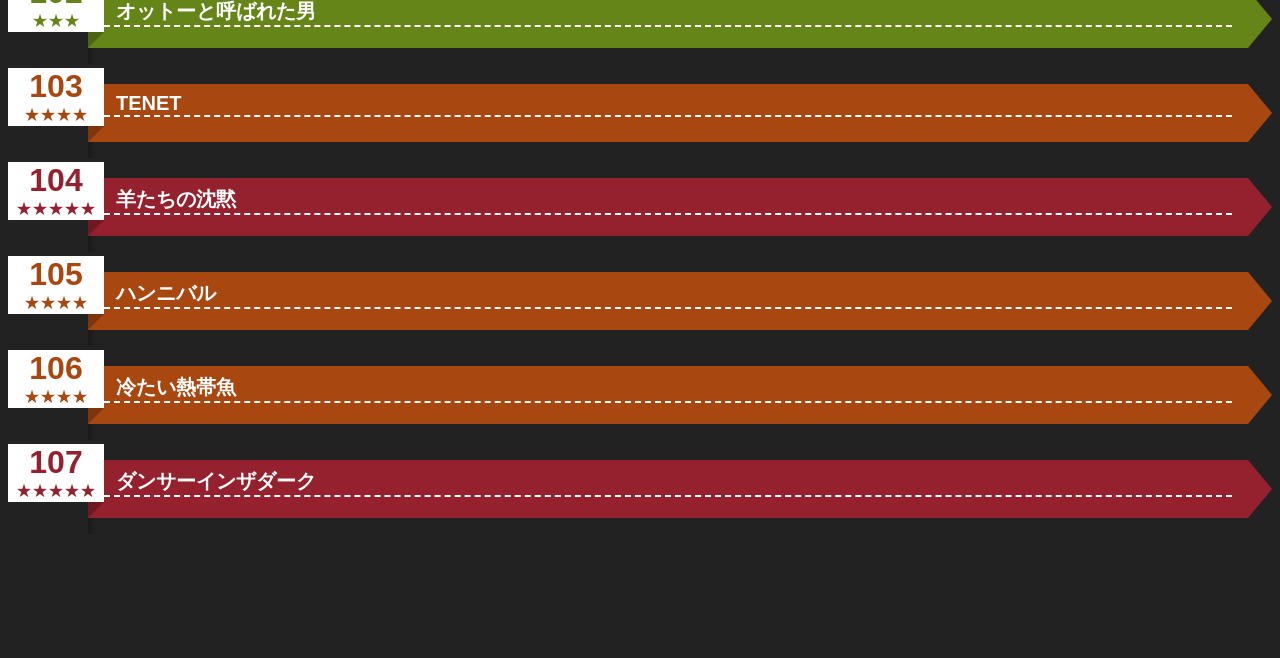
==== commit e4b2df9a: "ローカルモード" ====
--- a/index.html
+++ b/index.html
@@ -1,111 +1,12 @@
 <!DOCTYPE html>
-<html>
-<header>
-    <meta charset="utf-8">
-    <title>映画リスト</title>
-    <meta name="viewport" content="width=device-width, initial-scale=1.0">
-    <link rel="stylesheet" type="text/css" href="./movieList.css">
-    <script>
-const RATE_COLORS = {
-    0: '#444444',
-    1: '#444444',
-    2: '#167f83',
-    3: '#658519',
-    4: '#a94710',
-    5: '#95202e',
-};
-
-const SORT_TYPES = {
-    OLDER_DATE: { symbol: 'olderDate', text: '視聴日時が古い順' },
-    LASTEST_DATE: { symbol: 'lastestDate', text: '視聴日時が新しい順' },
-    HIGHER_RATE: { symbol: 'higherRate', text: '評価が高い順' },
-    LOWER_RATE: { symbol: 'lowerRate', text: '評価が低い順' },
-};
-
-const RankController = {
-    _sortType: SORT_TYPES.OLDER_DATE,
-    _rankings: null,
-    onLoaded(res) {
-        const list = res.split(";");
-        this._rankings = list.slice(0, list.length - 1).map((line, i) => {
-            const [point = 0, title = '', desc = '', image] = line.split('|');
-            return {
-                id: i + 1,
-                point: Number(point),
-                title,
-                desc: desc.replace(/^\n+/, ""),
-                image: null,
-                //image,
-            };
-        });
-
-        const sortKey = location.hash.replace(/^#/, "");
-        this._sortType = Object.values(SORT_TYPES).find(val => val.symbol === sortKey)
-            || SORT_TYPES.OLDER_DATE;
-        this.refreshSortElements();
-        this.refreshList();
-    },
-    refreshSortElements() {
-        const target = document.getElementById("filter");
-        target.innerHTML = Object.keys(SORT_TYPES).reduce((r, key) => {
-            const { text } = SORT_TYPES[key];
-            return r.concat(
-                `<option value='${key}' ${this._sortType === SORT_TYPES[key] ? 'selected' : ''}>${text}</option>`
-            );
-        }, '');
-        target.addEventListener('change', this.sortRanking.bind(this, target));
-    },
-    sortRanking(target) {
-        this._sortType = SORT_TYPES[target.value];
-        location.hash = this._sortType.symbol;
-        this.refreshList();
-    },
-    refreshList() {
-        const array = this._rankings.slice();
-        switch (this._sortType) {
-            case SORT_TYPES.OLDER_DATE:   break;
-            case SORT_TYPES.LASTEST_DATE: array.reverse(); break;
-            case SORT_TYPES.HIGHER_RATE:  array.sort((a, b) => b.point - a.point); break;
-            case SORT_TYPES.LOWER_RATE:   array.sort((a, b) => a.point - b.point); break;
-        };
-        document.getElementById("movieArea").innerHTML = array.reduce((r, { id, point, title, desc, image }) => {
-            const button = desc ?
-                `<button onclick='RankController.showReview(${id})'>表示</button>` : '';
-            return r.concat(`
-                <li class='movieInfo' value='${id}' style='--cardColor: ${RATE_COLORS[point]}'>
-                    <div class='number'>
-                        <div class='id'>${id}</div>
-                        <div class='rate'>${"★".repeat(point)}</div>
-                    </div>
-                    <div class='content'>
-                        ${image ? `<img src='img/${image}.jpg' alt='${image}'>` : ''}
-                        <h3 class='title'>${title}</h3>
-                        ${button}
-                        <p class='desc'>${desc.replace(/\n/g, '<br>')}</p>
-                    </div>
-                </li>
-            `);
-        }, '');
-        // TODO image tap
-    },
-    showReview(id) {
-        const desc = document.querySelector(`.movieInfo[value="${id}"]`);
-        desc.classList.add('shown');
-    }
-};
-
-Promise.all([
-    new Promise(resolve => {
-        const script = document.createElement('script');
-        script.src = './formatted.txt';
-        script.addEventListener('load', resolve);
-        document.head.appendChild(script);
-    }),
-    new Promise(resolve => window.addEventListener('load', resolve))
-])
-    .then(() => RankController.onLoaded(TEXTS));
-    </script>
-</header>
+<html lang="ja">
+    <header>
+        <meta charset="utf-8">
+        <title>映画リスト</title>
+        <meta name="viewport" content="width=device-width, initial-scale=1.0">
+        <link rel="stylesheet" type="text/css" href="./movieList.css">
+        <script src="./movieList.js"></script>
+    </header>
     <body>
         <div id="header">
             <h1 id="description"><span>★</span>５段階評価</h1>
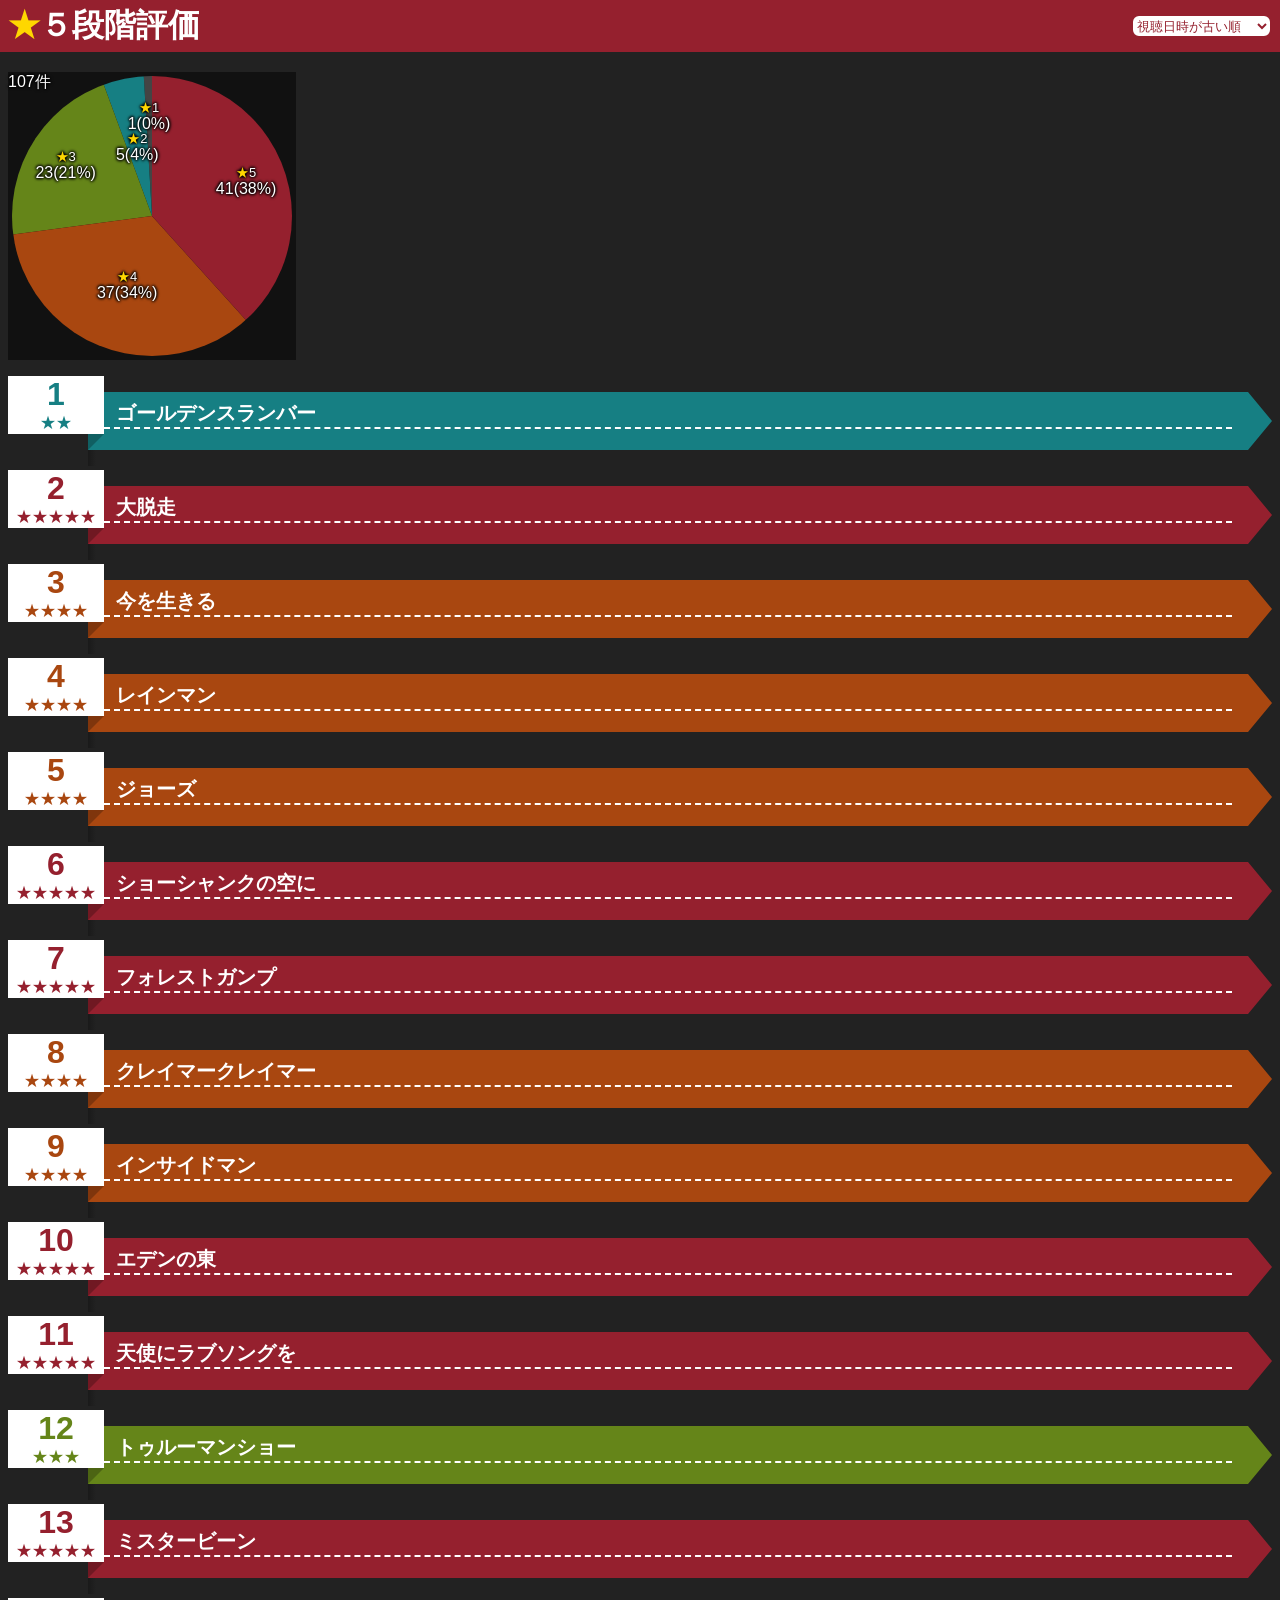
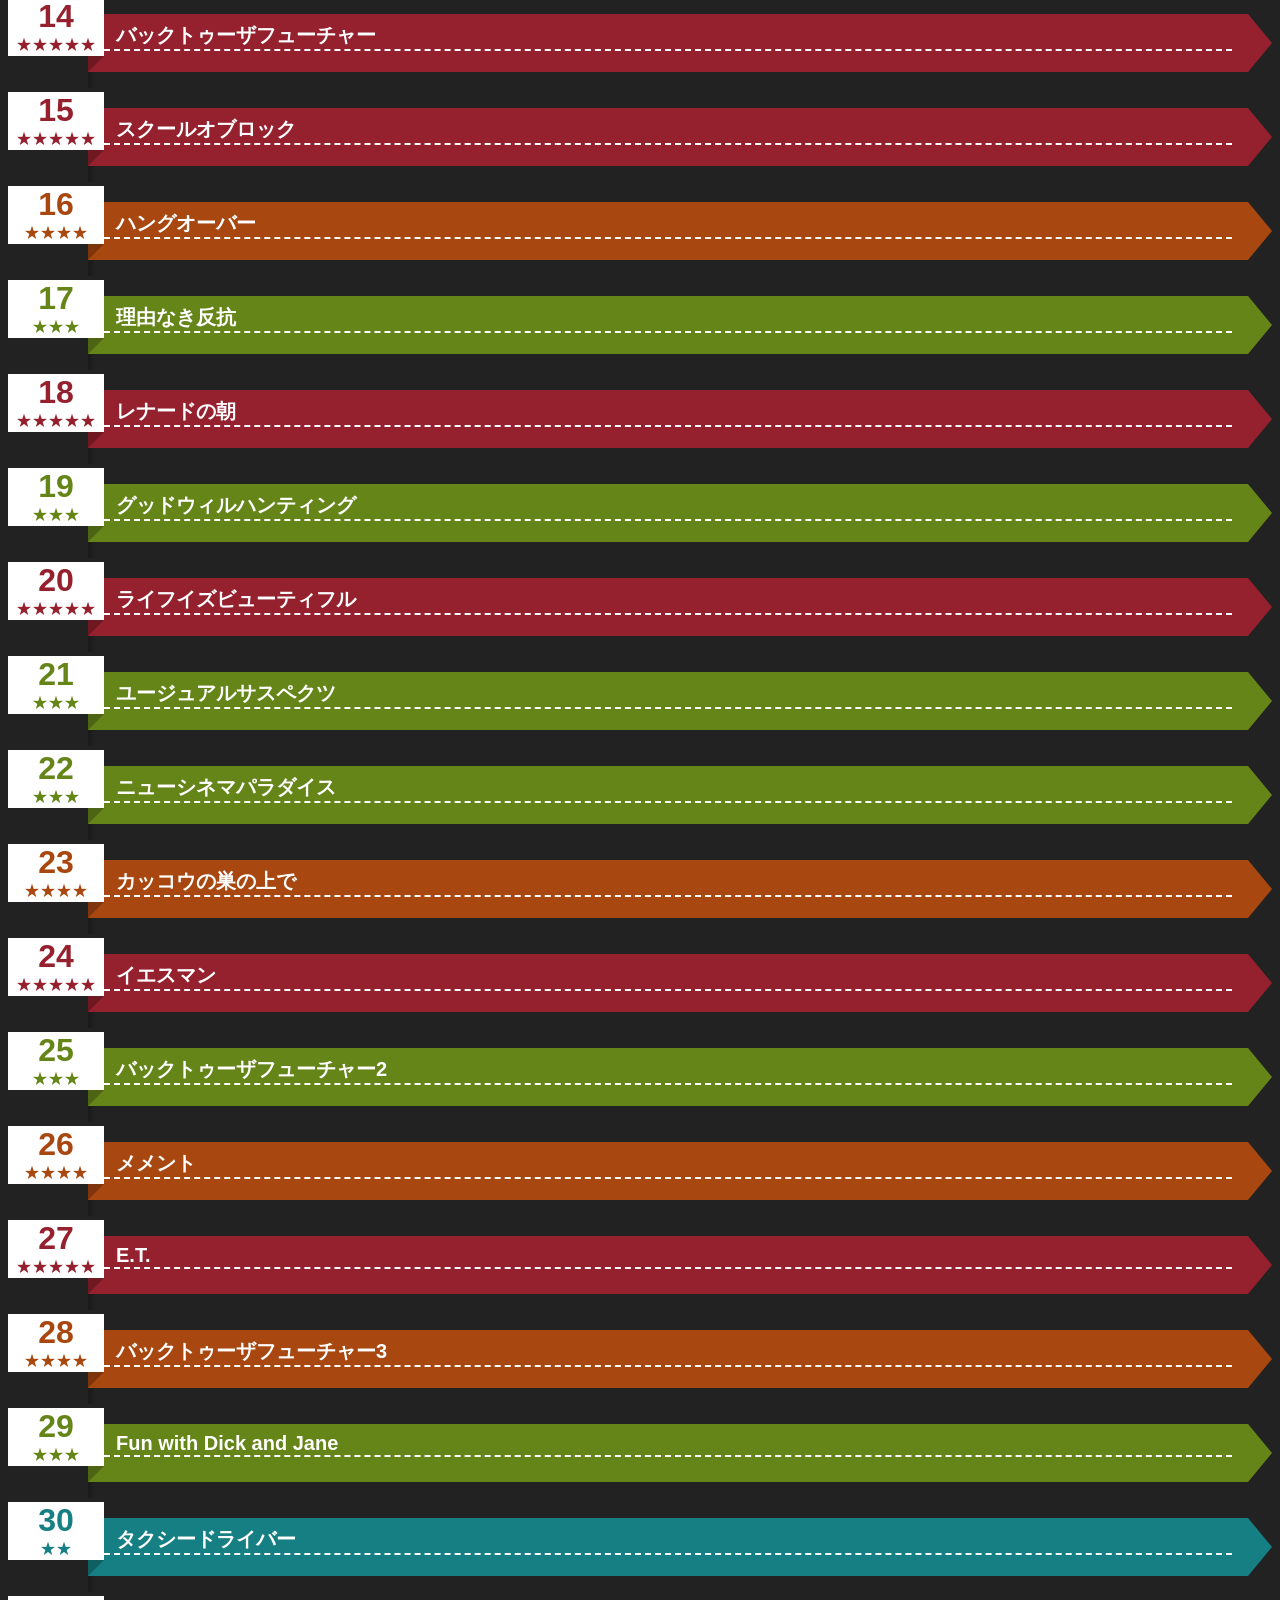
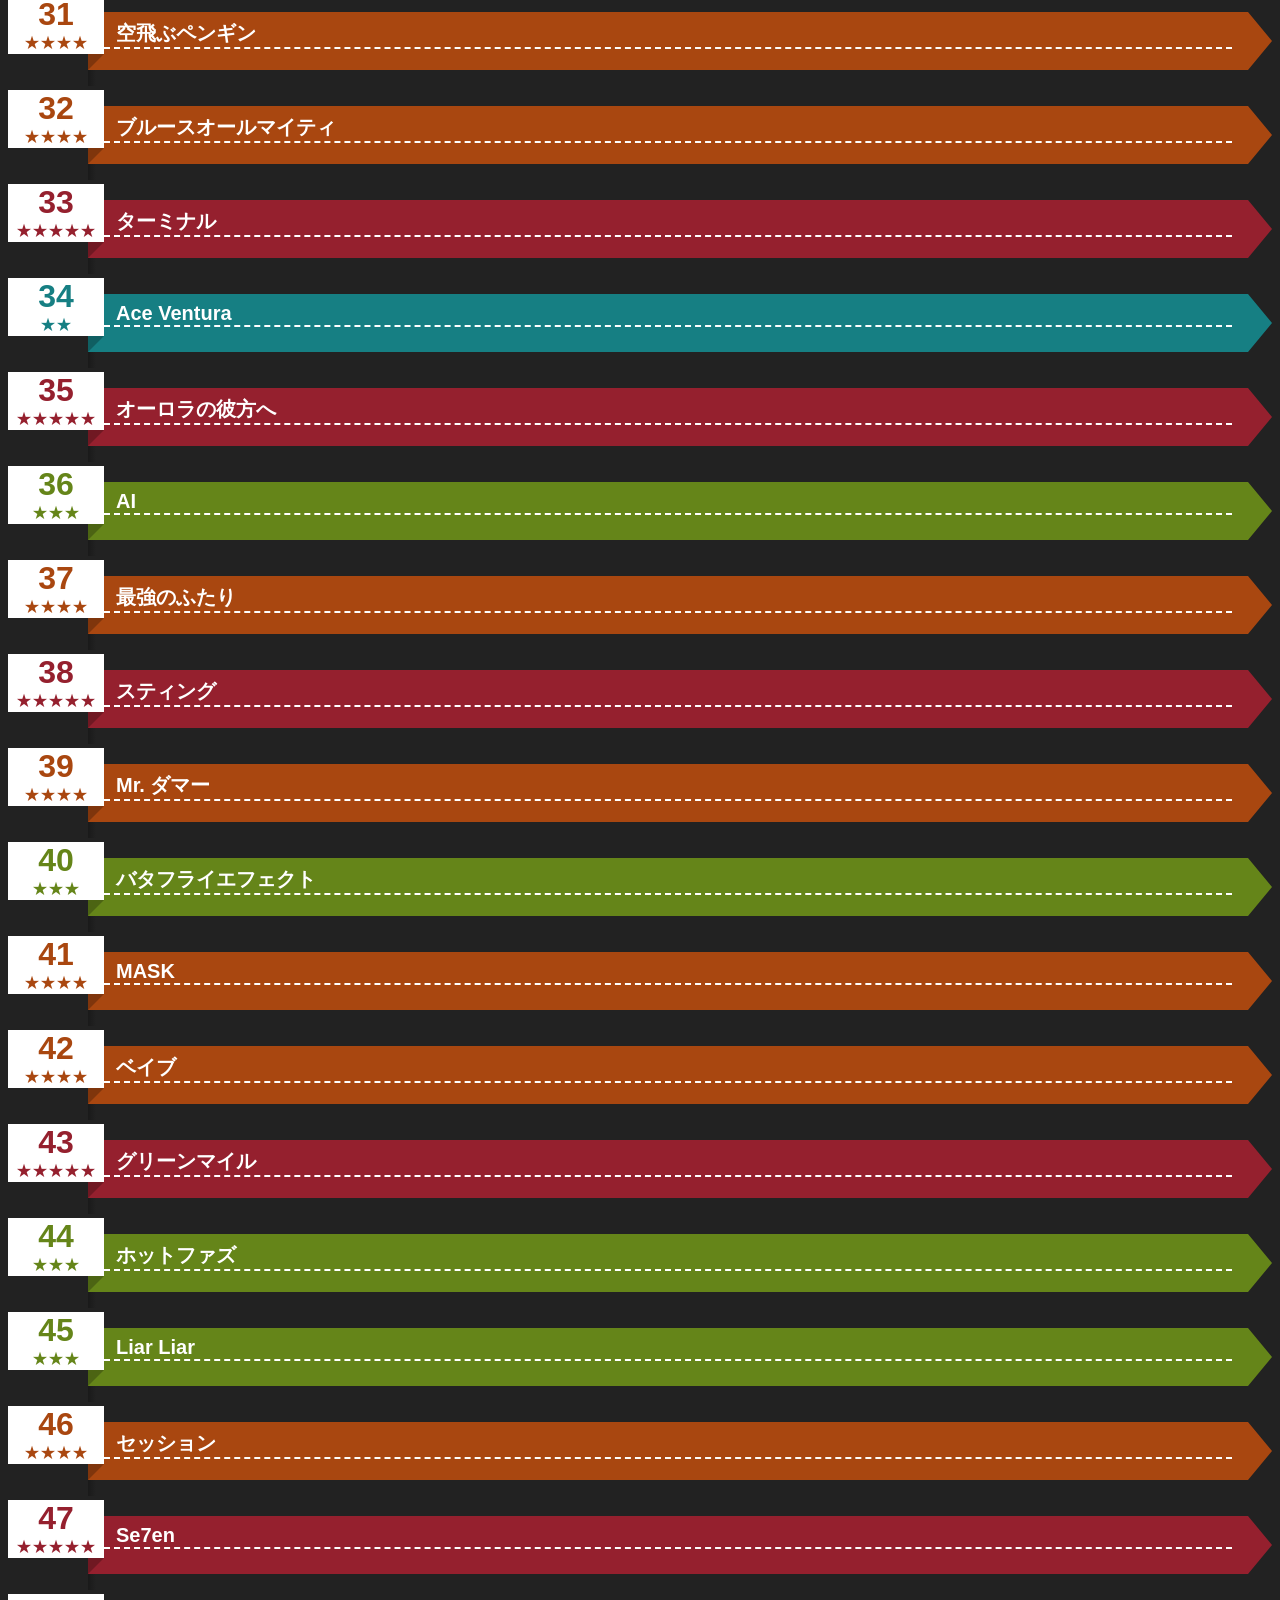
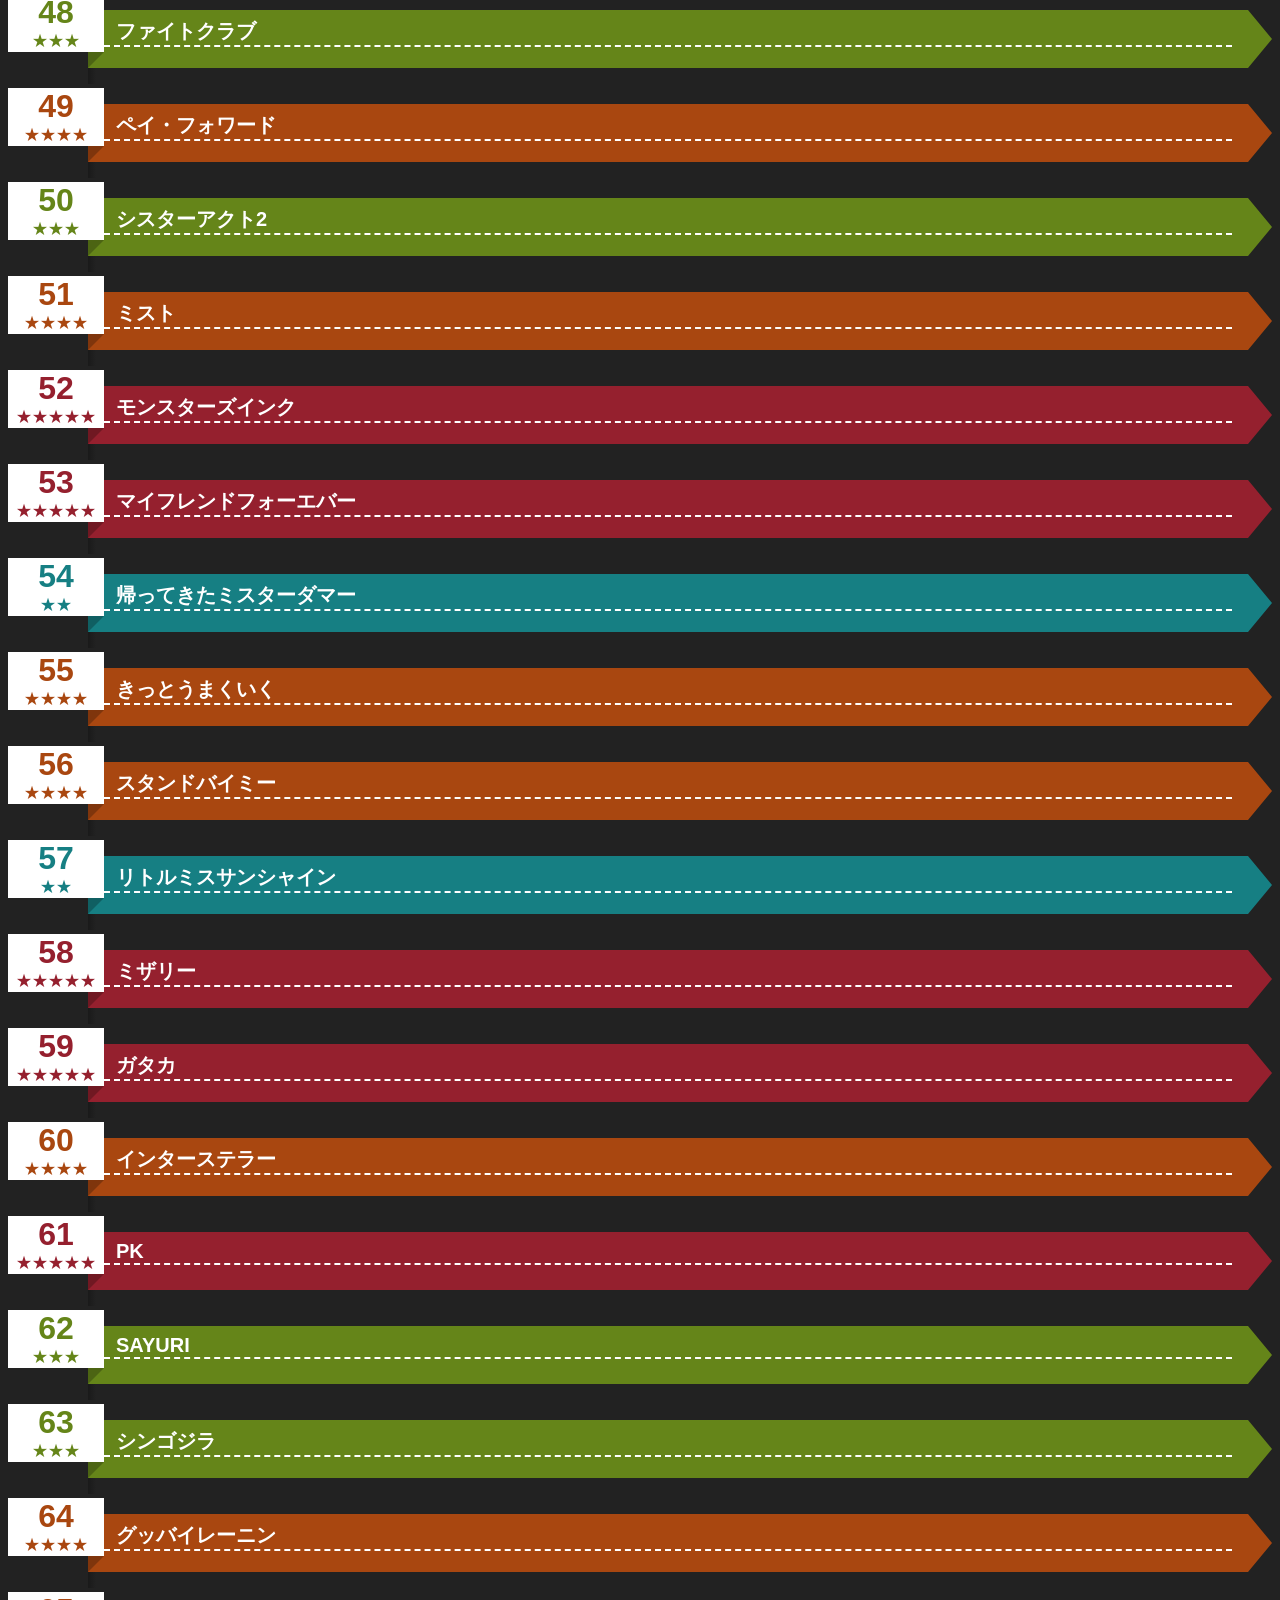
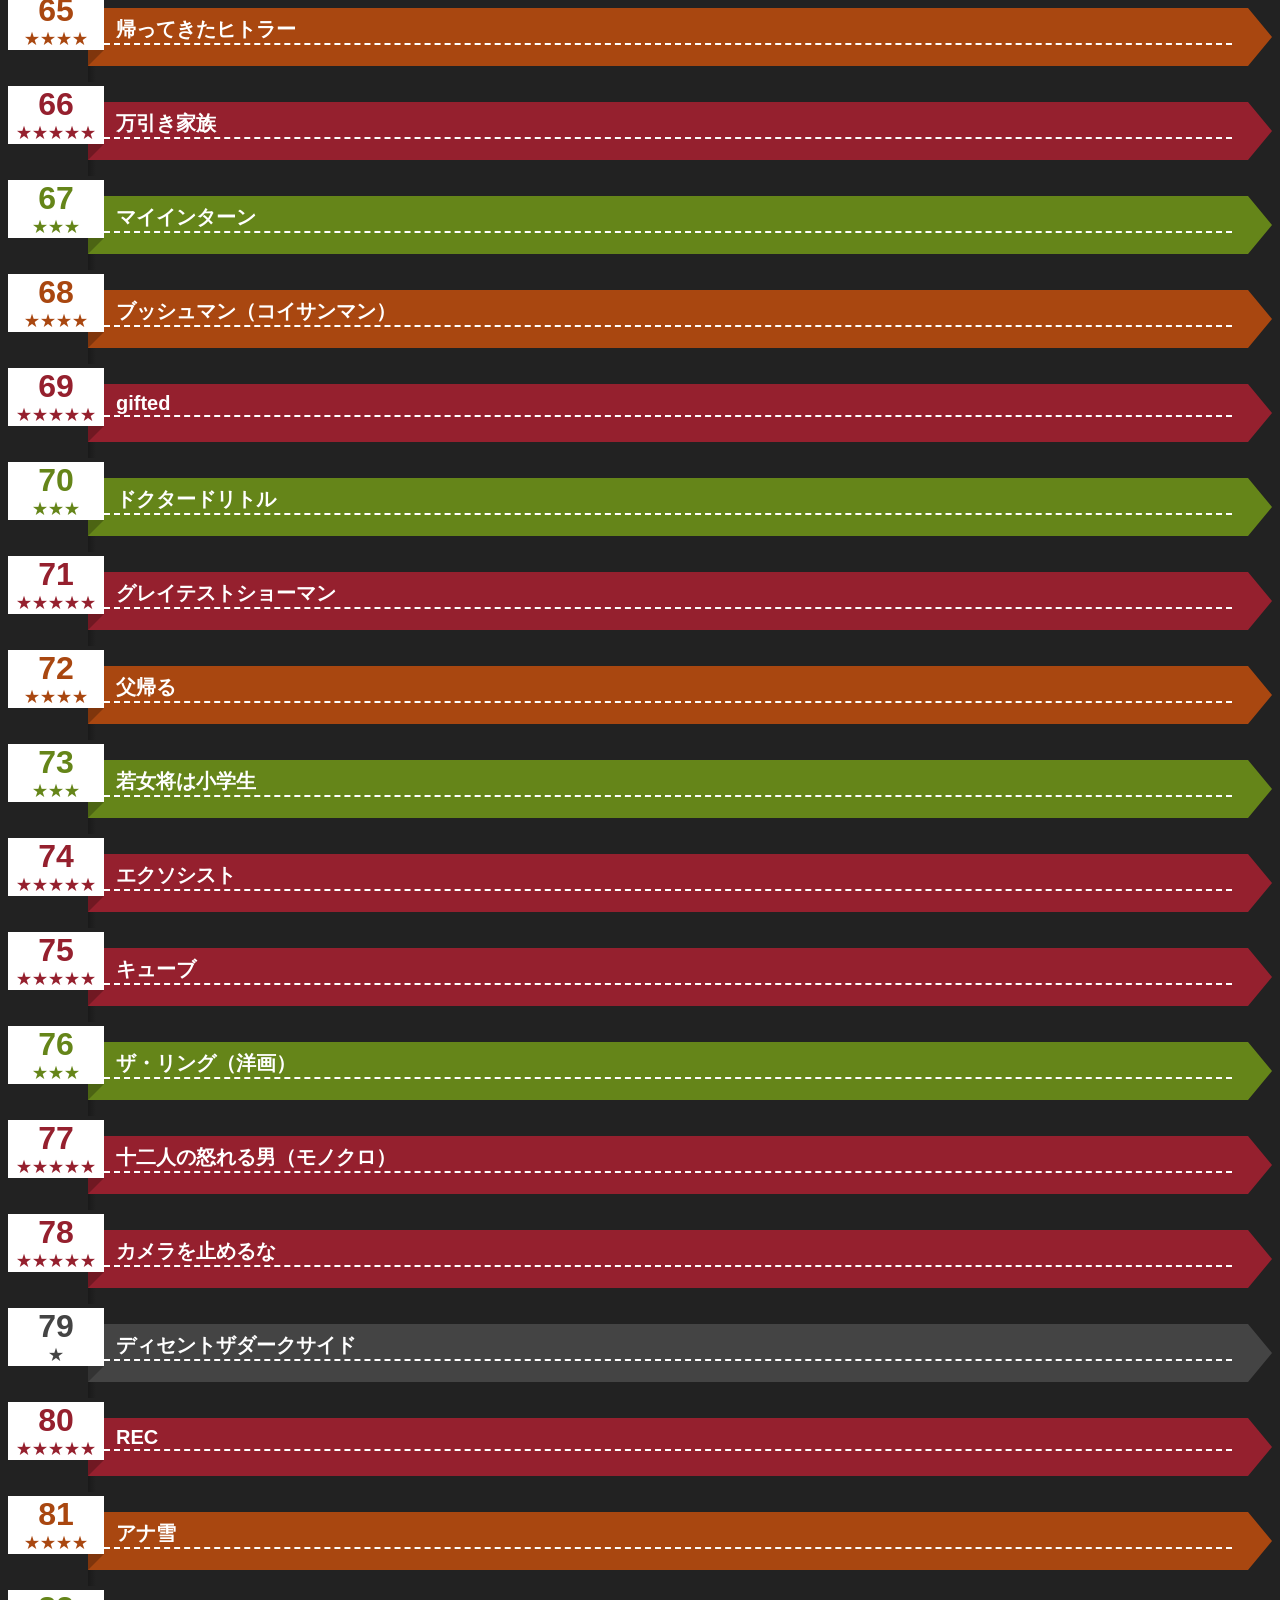
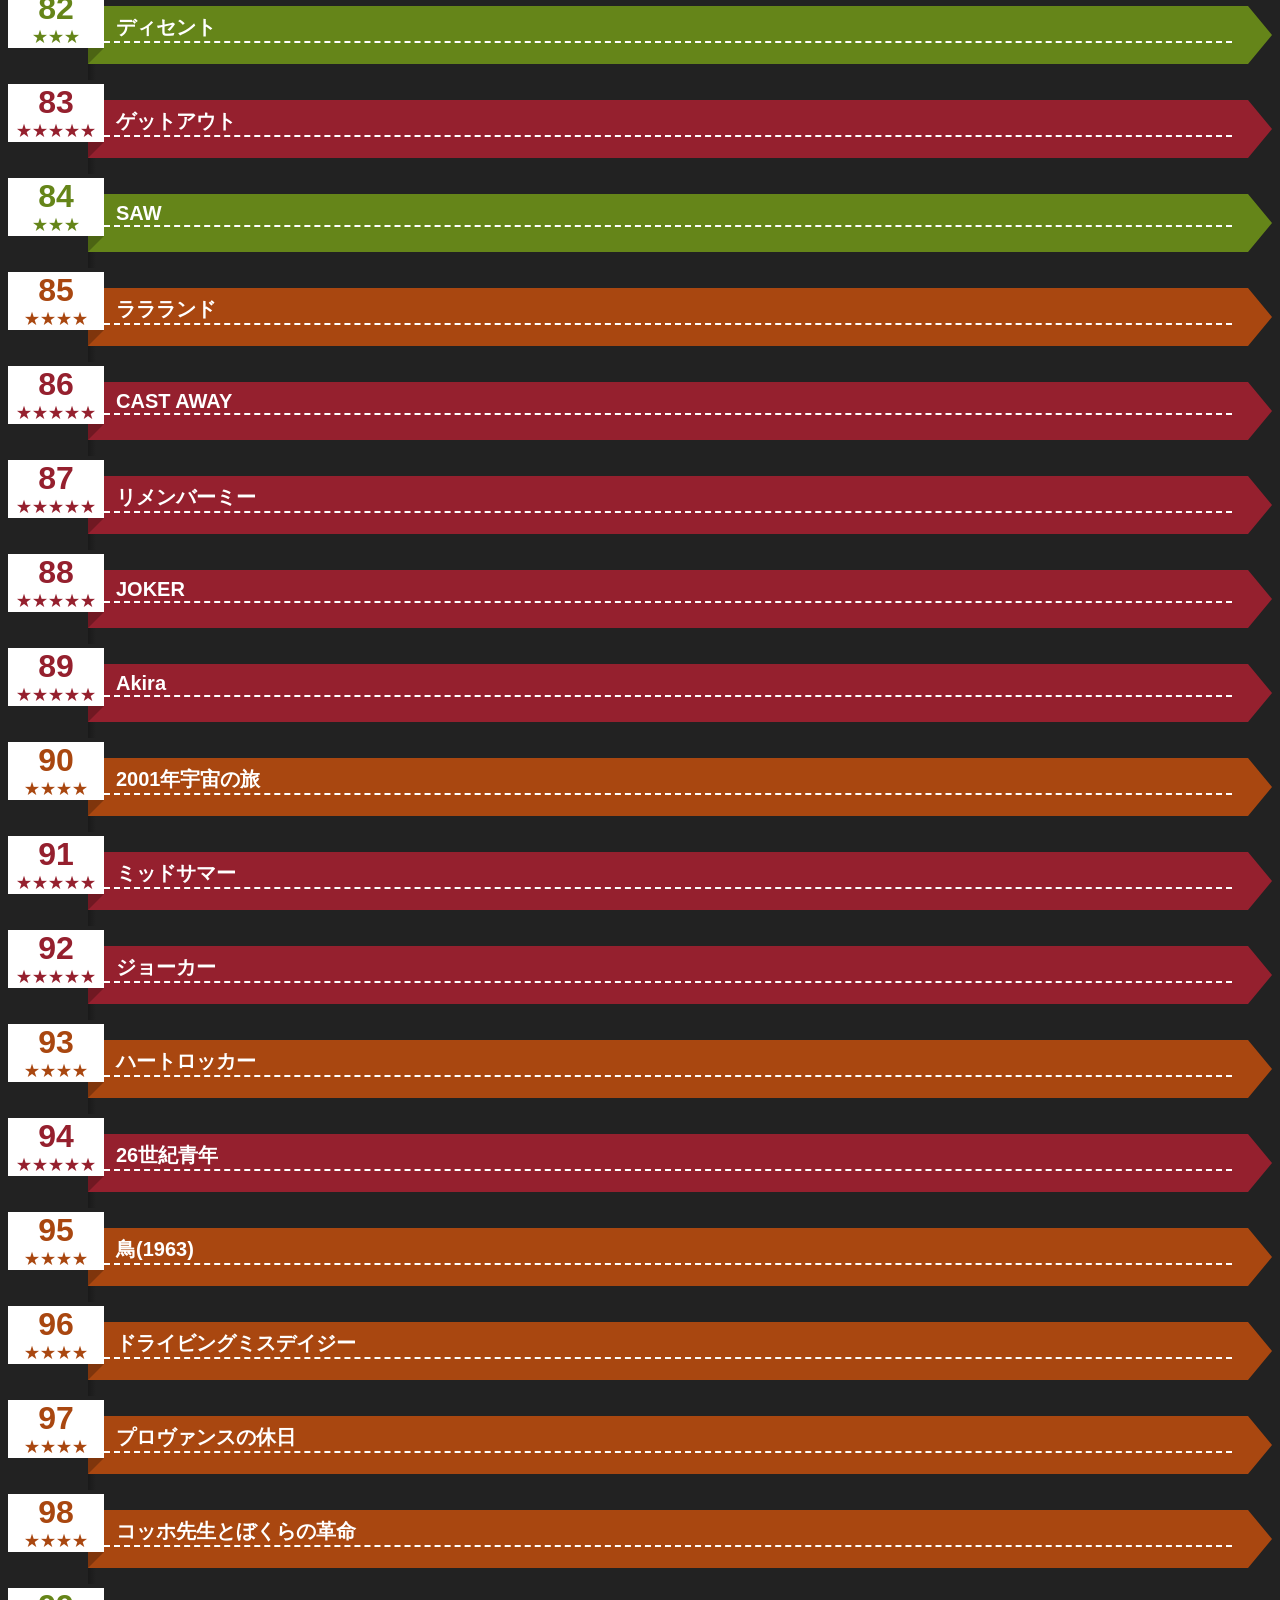
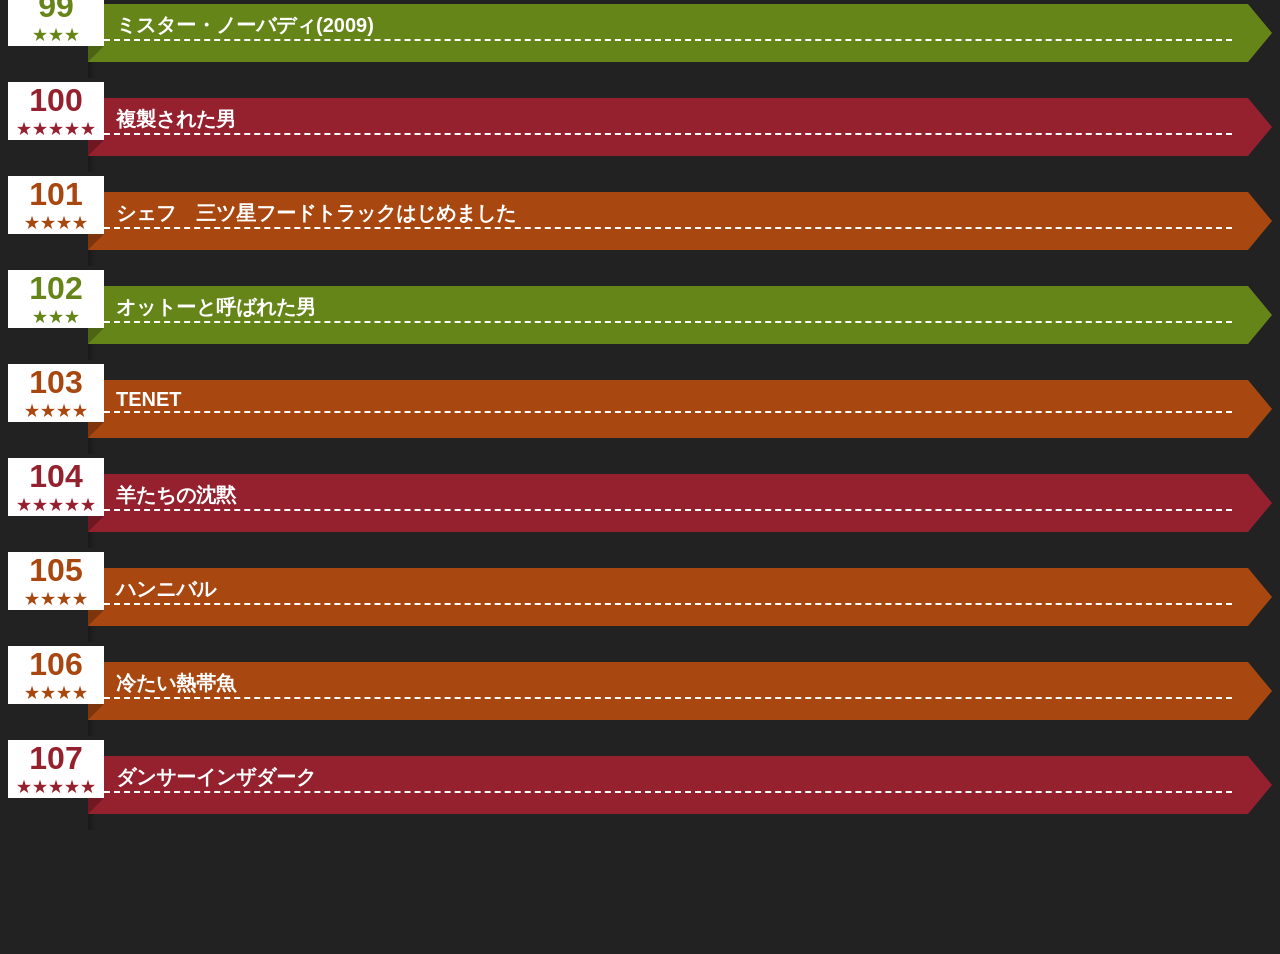
==== commit 57ac662f: "円グラフ追加" ====
--- a/index.html
+++ b/index.html
@@ -13,6 +13,7 @@
             <select id="filter"></select>
         </div>
         <main>
+            <div class="rateGraph"></div>
             <ol id="movieArea"></ol>
         </main>
     </body>
--- a/movieList.css
+++ b/movieList.css
@@ -5,7 +5,7 @@
 }
 
 main {
-    padding: 4.5em 0 4em;
+    padding: 4em 0 4em;
 }
 
 #header {
@@ -166,3 +166,69 @@
     clip-path: polygon(0 0, 100% 0%, 100% 100%, 0 100%);
     padding-right: 0;
 }
+
+.rateGraph {
+    --backSize: 288px;
+    width: var(--backSize);
+    height: var(--backSize);
+    margin: 0 0 32px;
+    background-color: #111;
+}
+
+.rateGraph p {
+    position: absolute;
+    z-index: 100;
+    padding: 0;
+    --shadowColor: black;
+    --shadowWidth: 3px;
+    text-shadow:
+    +1px 0 var(--shadowWidth) var(--shadowColor),
+    -1px 0 var(--shadowWidth) var(--shadowColor),
+    0 +1px var(--shadowWidth) var(--shadowColor),
+    0 -1px var(--shadowWidth) var(--shadowColor);
+    margin: 0;
+}
+
+.rateGraph .graphArea div {
+    position: absolute;
+    z-index: 50;
+    --circleMargin: 4px;
+    margin: var(--circleMargin);
+    padding: 0;
+    --circleSize: calc(var(--backSize) - var(--circleMargin) * 2);
+    width: var(--circleSize);
+    height: var(--circleSize);
+    border-radius: var(--backSize);
+    clip-path: polygon(
+        50% 50%,
+        calc(50% + sin(pi * 2 * var(--startRate)) * var(--backSize))
+        calc(50% + cos(pi * 2 * var(--startRate)) * var(--backSize)),
+
+        calc(50% + sin(pi * calc(var(--endRate) + var(--startRate))) * var(--backSize) * 2)
+        calc(50% + cos(pi * calc(var(--endRate) + var(--startRate))) * var(--backSize) * 2),
+
+        calc(50% + sin(pi * 2 * var(--endRate)) * var(--backSize))
+        calc(50% + cos(pi * 2 * var(--endRate)) * var(--backSize))
+    );
+}
+
+.rateGraph .graphArea p {
+    transform: translate(-50%, -50%);
+    --radius: 0;
+    margin-left: calc(var(--backSize) * 0.5 + var(--radius) * sin(pi * calc(var(--endRate) + var(--startRate))));
+    margin-top:  calc(var(--backSize) * 0.5 + var(--radius) * cos(pi * calc(var(--endRate) + var(--startRate))));
+    margin-right: 0;
+    margin-bottom: 0;
+
+    text-align: center;
+    line-height: 1em;
+}
+
+.rateGraph span {
+    font-size: small;
+}
+
+.rateGraph span::before {
+    content: '★';
+    color: gold;
+}
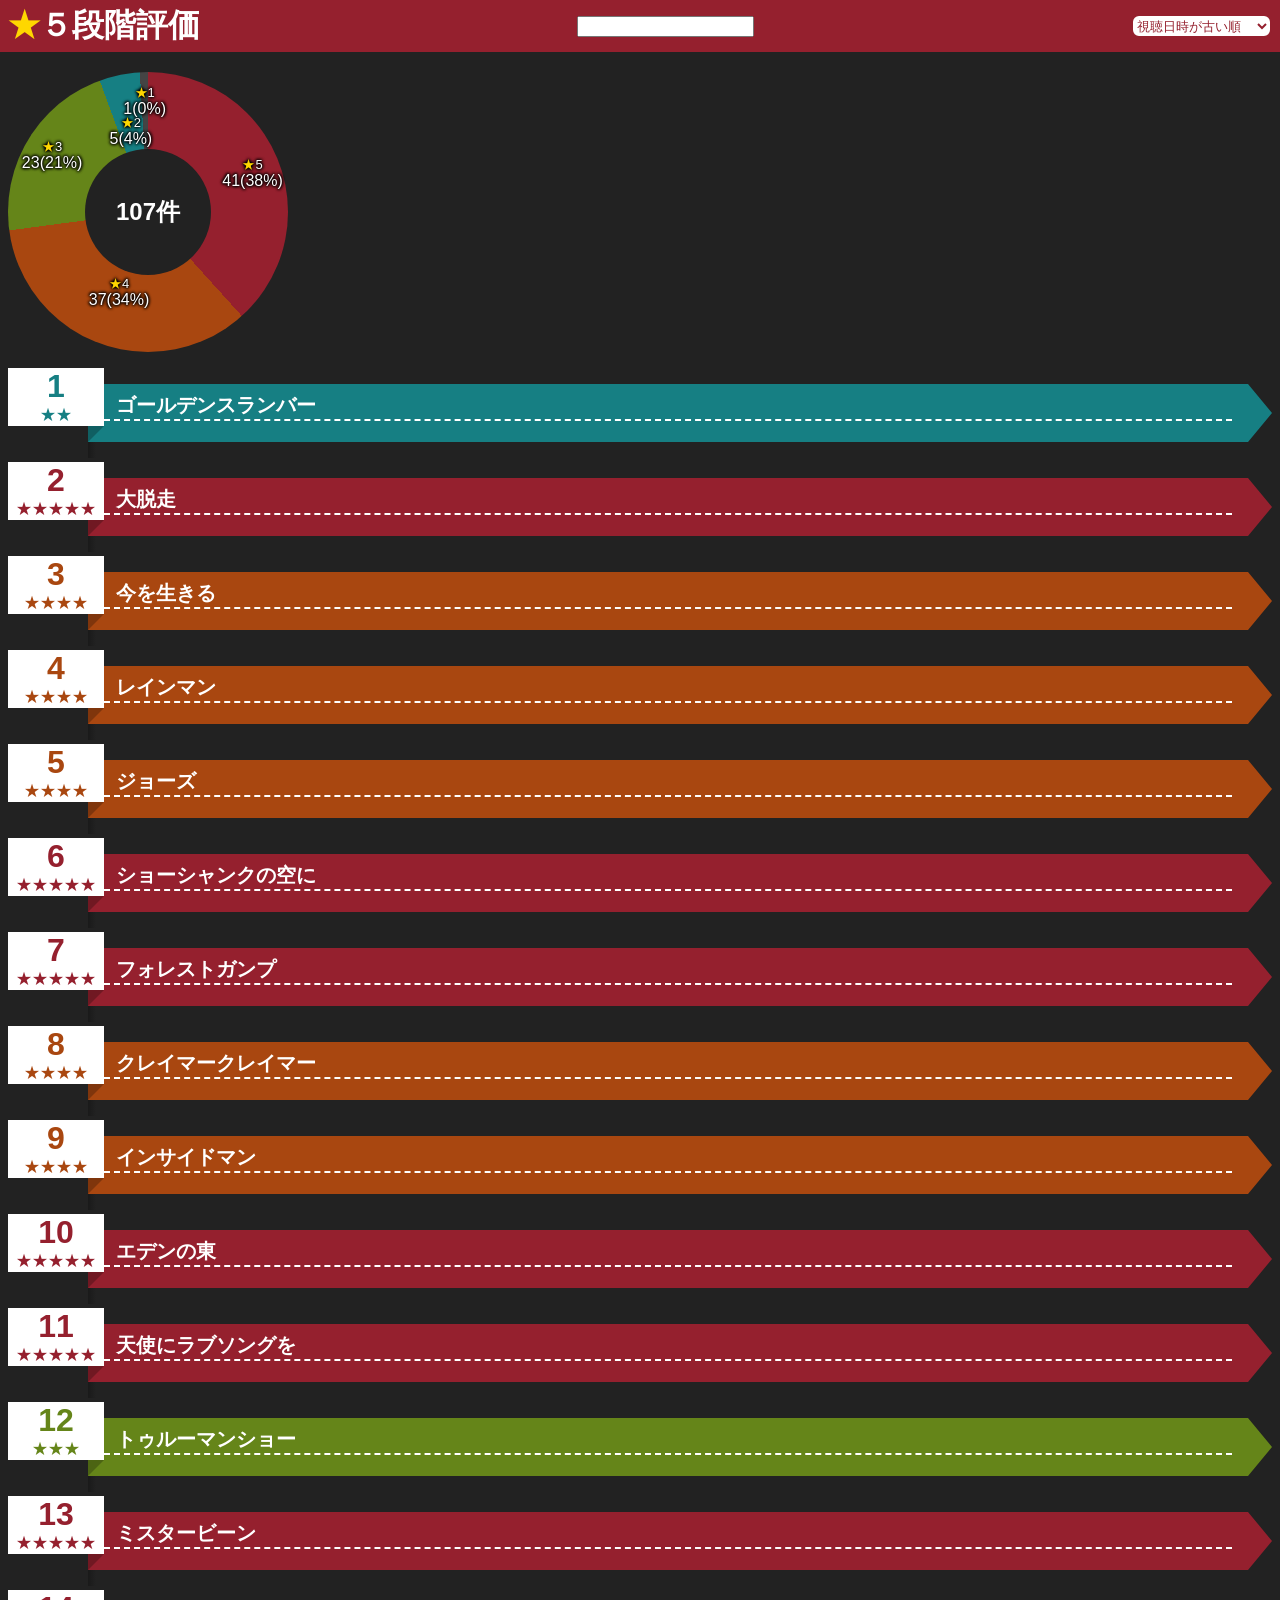
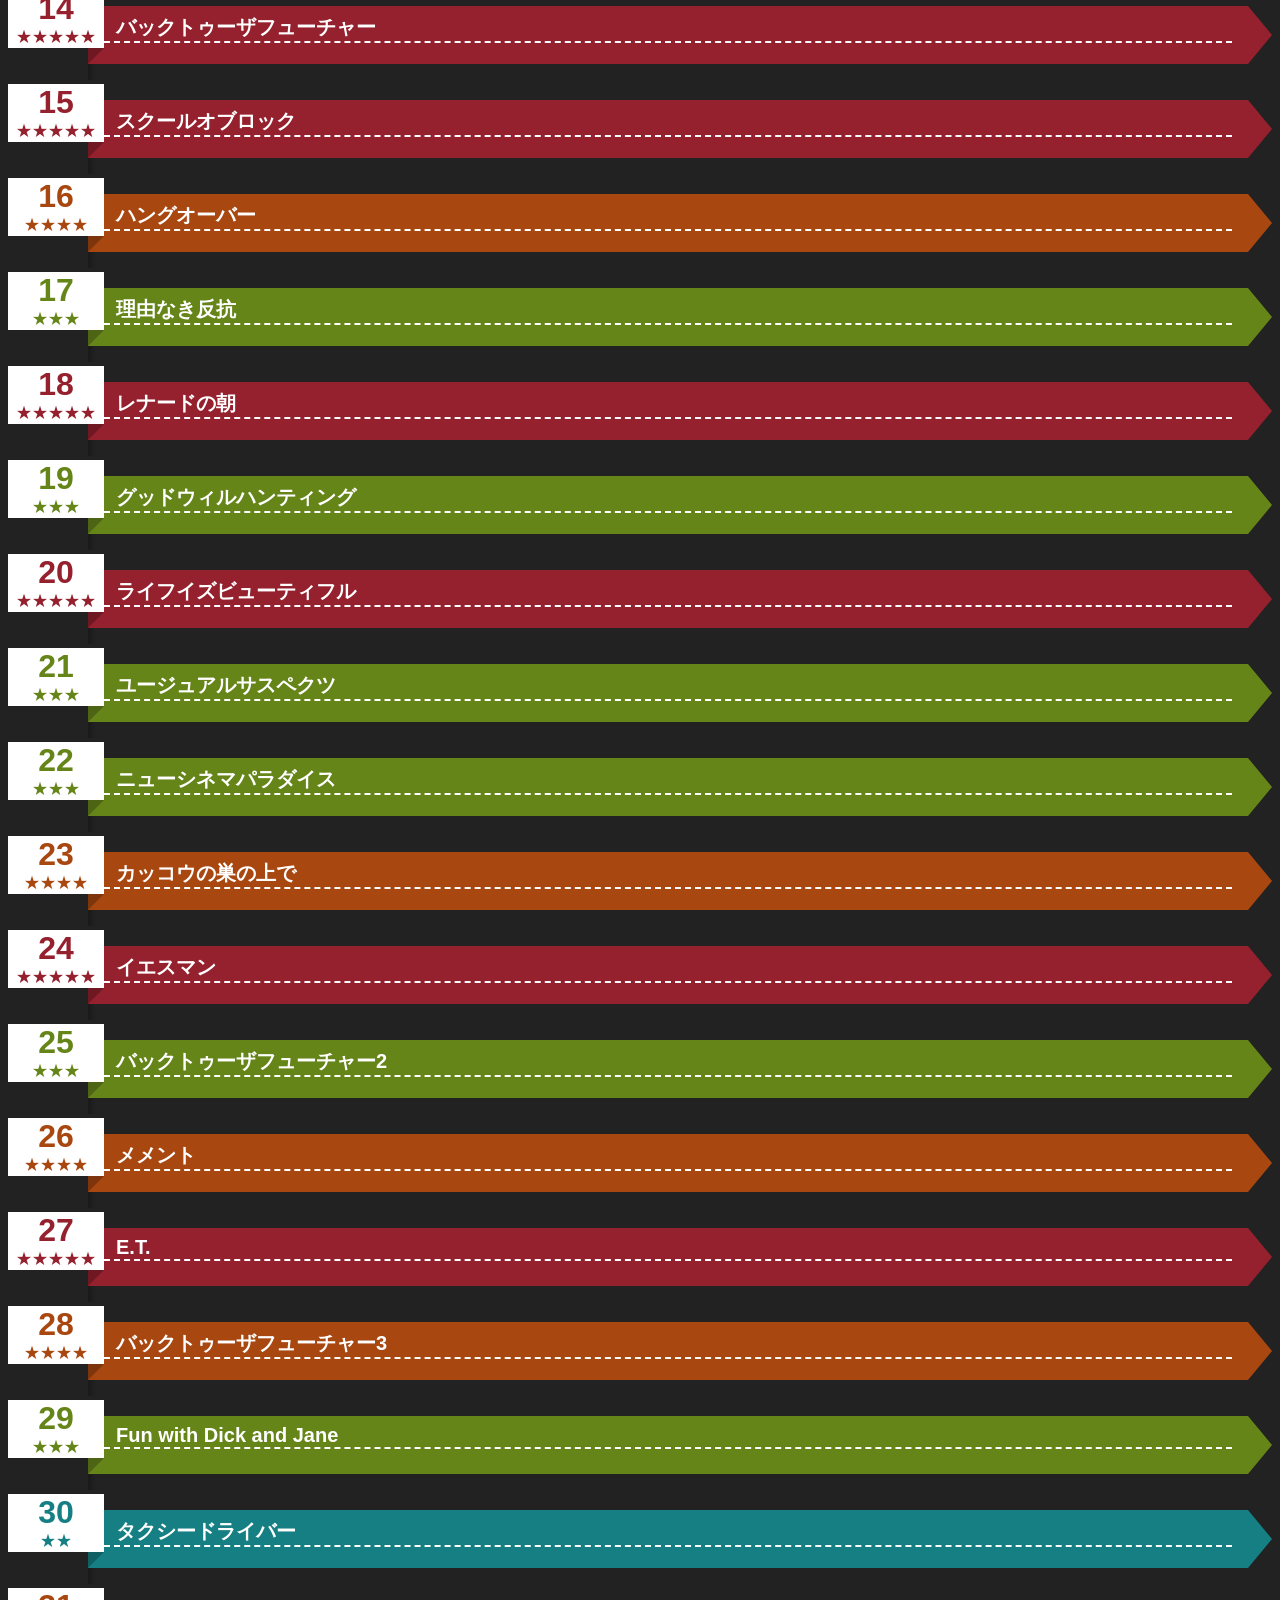
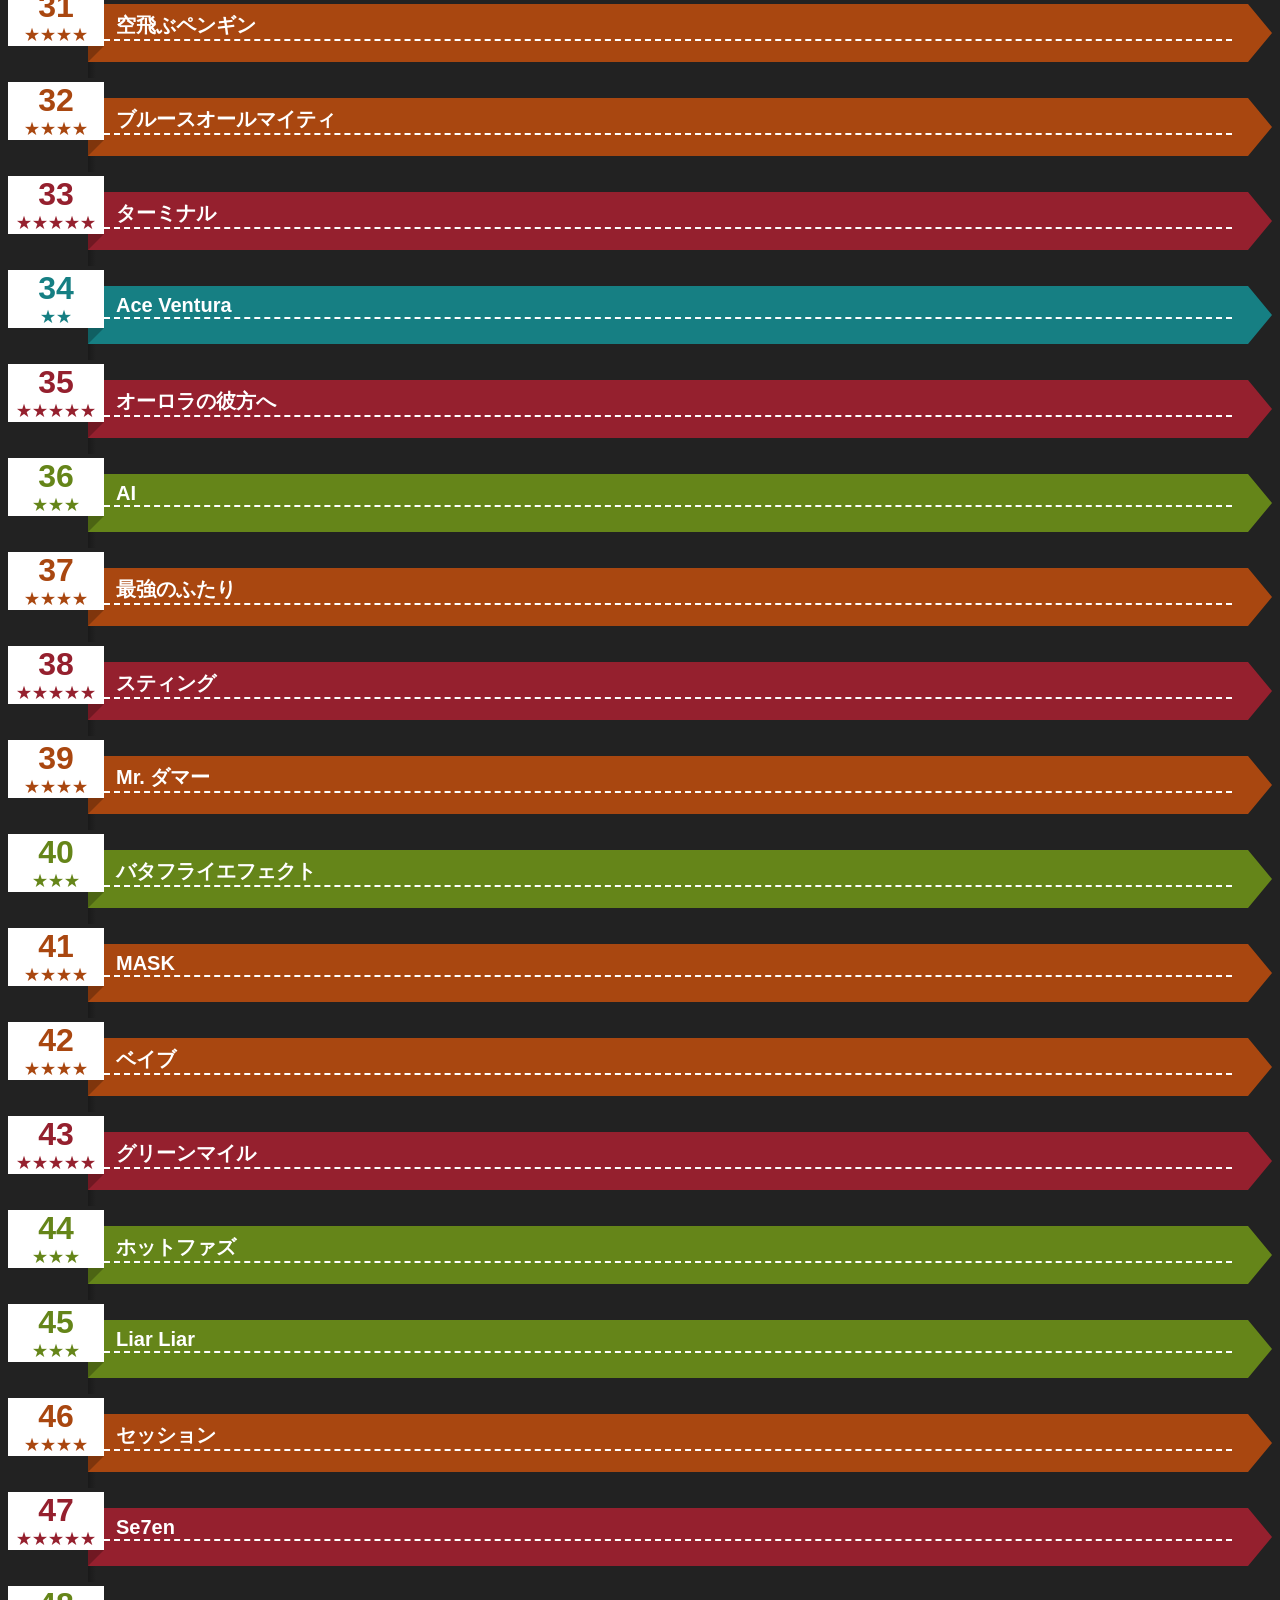
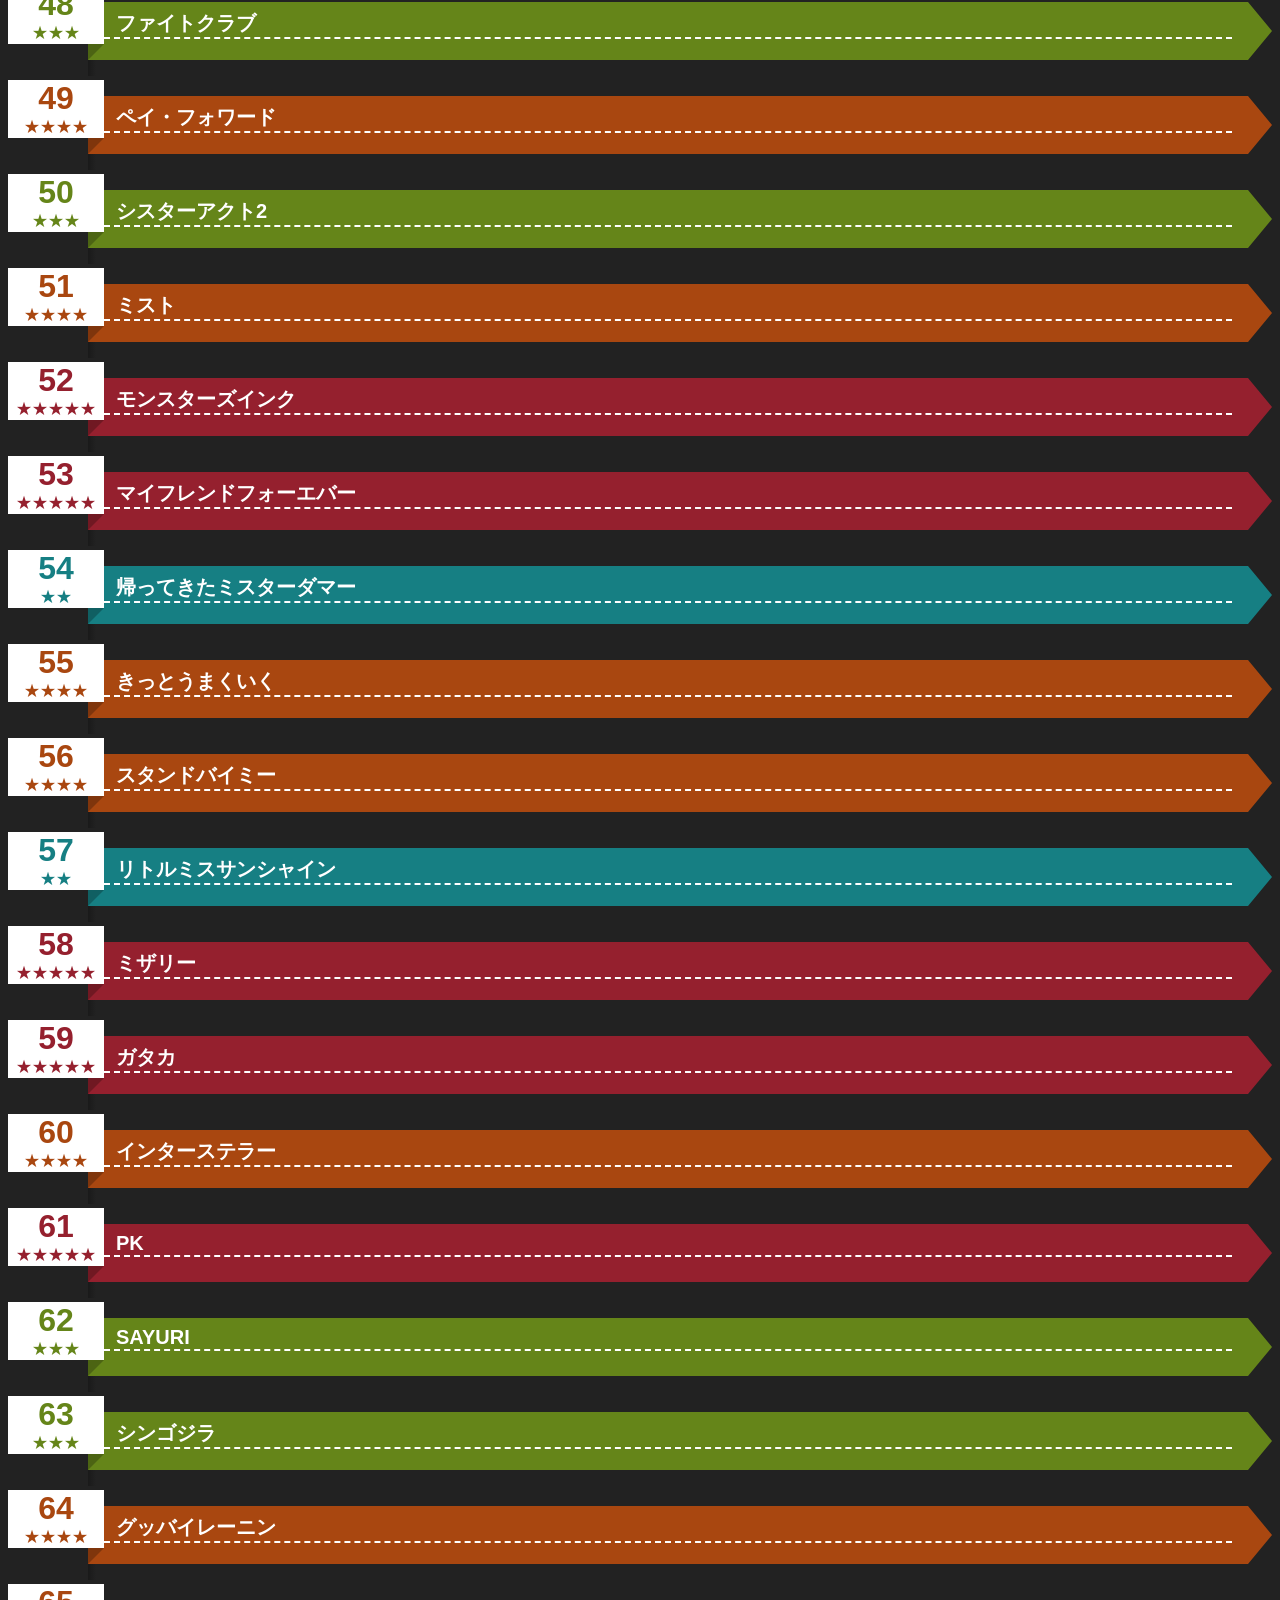
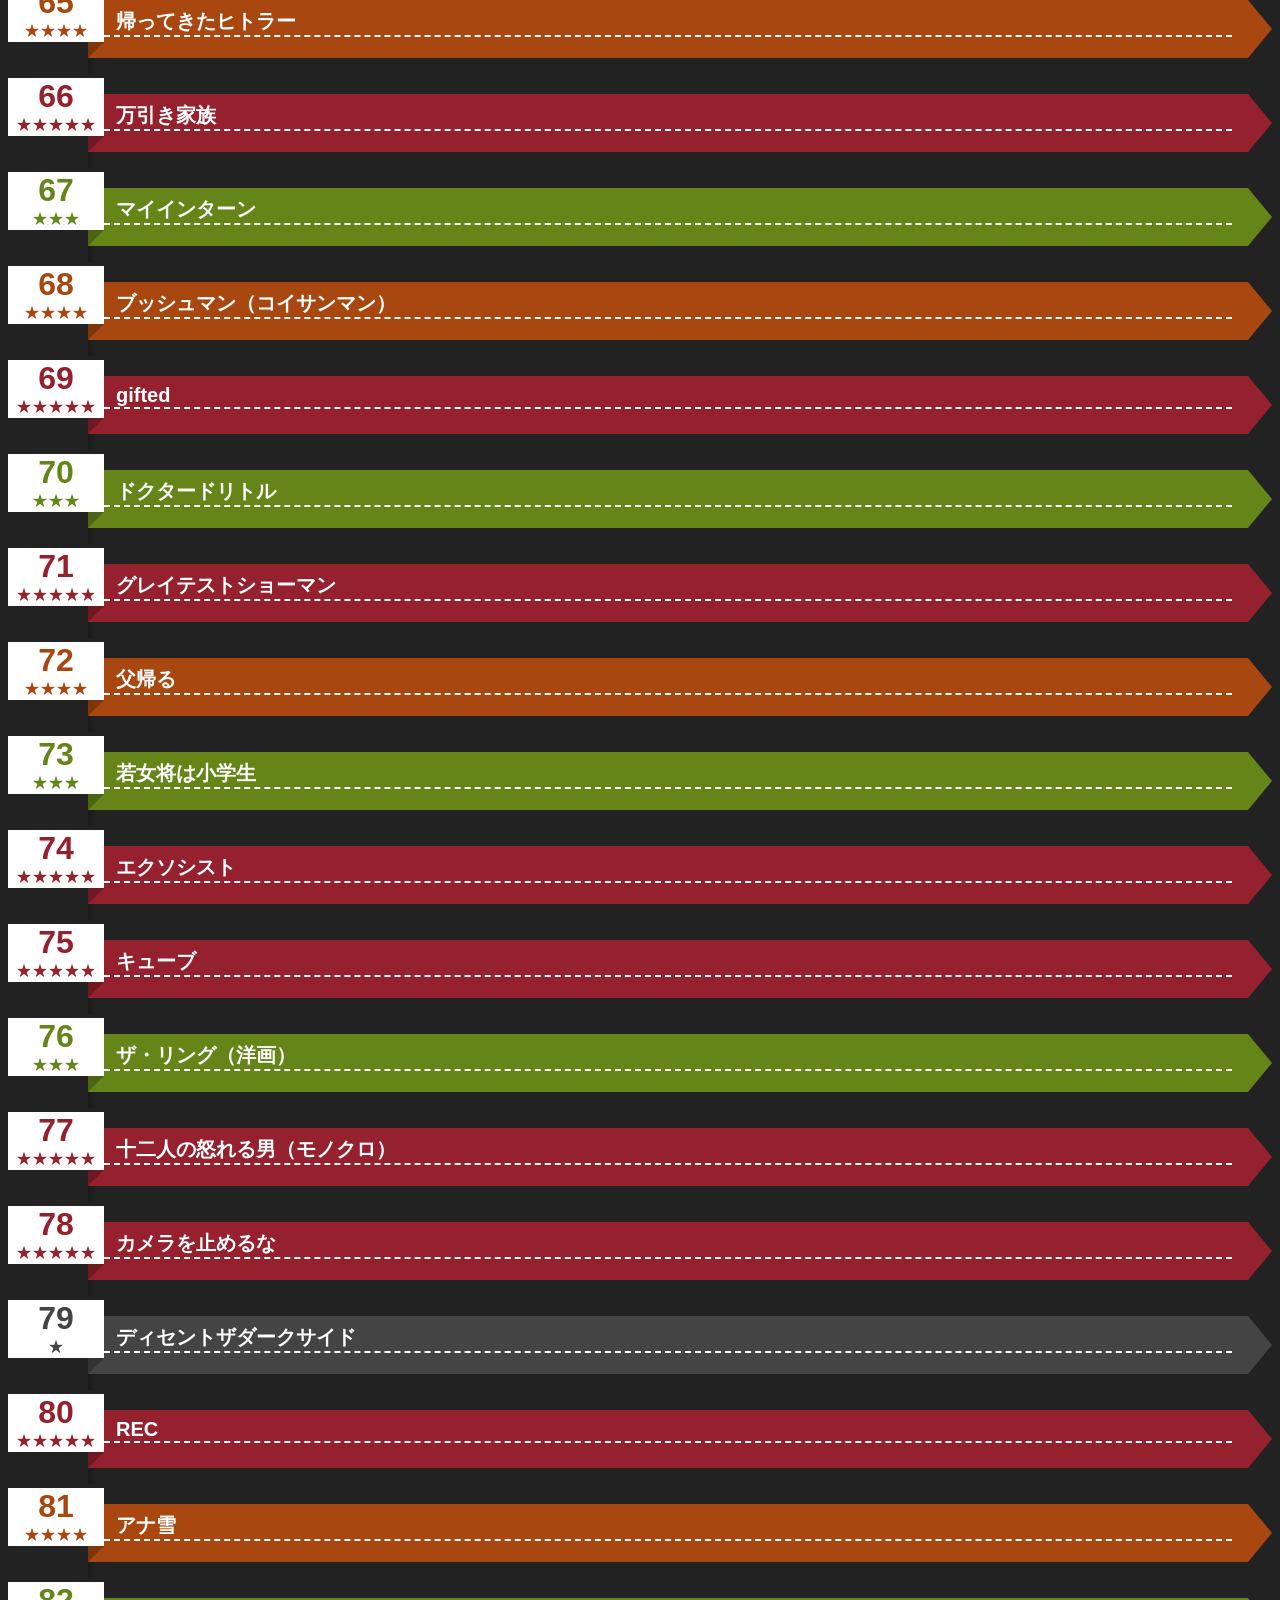
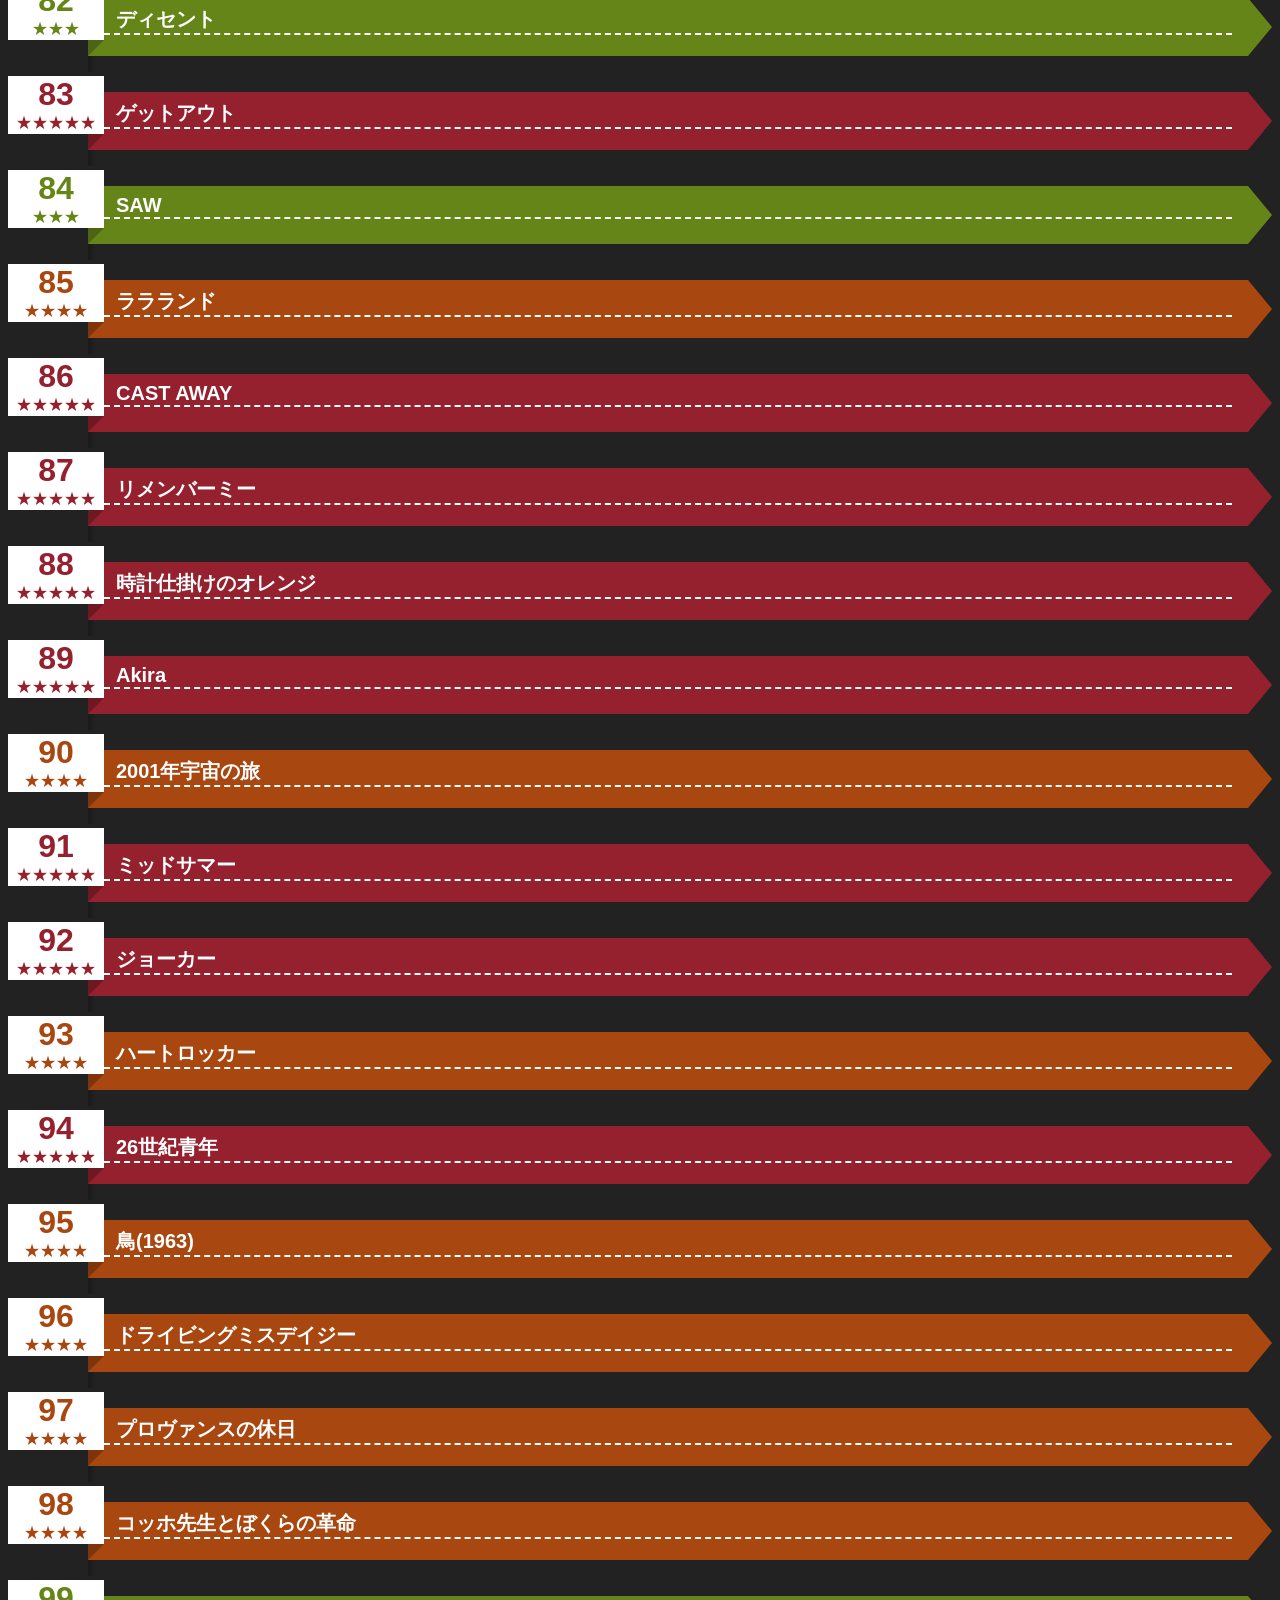
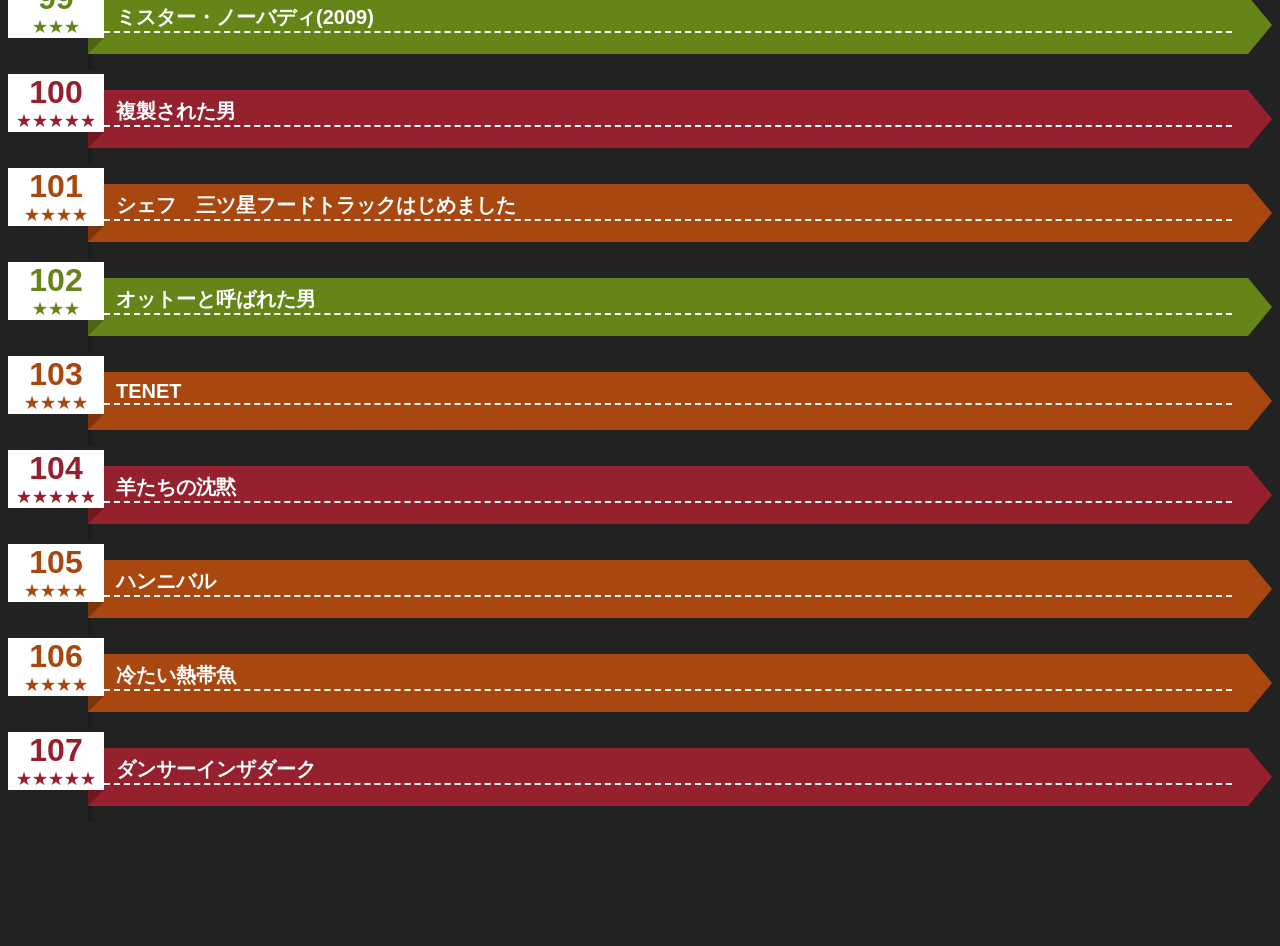
==== commit 9c7026b7: "フォルダ整理" ====
--- a/index.html
+++ b/index.html
@@ -4,12 +4,13 @@
         <meta charset="utf-8">
         <title>映画リスト</title>
         <meta name="viewport" content="width=device-width, initial-scale=1.0">
-        <link rel="stylesheet" type="text/css" href="./movieList.css">
-        <script src="./movieList.js"></script>
+        <link rel="stylesheet" type="text/css" href="./css/movieList.css">
+        <script src="./js/movieList.js"></script>
     </header>
     <body>
         <div id="header">
             <h1 id="description"><span>★</span>５段階評価</h1>
+            <input id="searchBox" type="text">
             <select id="filter"></select>
         </div>
         <main>
--- a/css/movieList.css
+++ b/css/movieList.css
@@ -0,0 +1,237 @@
+body {
+    background-color: #222;
+    font-family: sans-serif;
+    color: #fff;
+}
+
+main {
+    padding: 4em 0 4em;
+}
+
+#header {
+    background-color: #95202e;
+    position: fixed;
+    left: 0;
+    right: 0;
+    top: 0;
+    z-index: 1000;
+
+    display: flex;
+    padding: 4px 8px;
+    flex-wrap: wrap;
+    align-content: space-around;
+    justify-content: space-between;
+    align-items: center;
+}
+
+#header h1 {
+    margin: 0;
+    padding: 0;
+    display: inline-flex;
+    justify-content: flex-start;
+}
+
+#header h1 span {
+    color: gold;
+}
+
+#filter {
+    height: 1.8em;
+    display: inline-flex;
+    justify-content: flex-end;
+
+    background-color: white;
+    color: #95202e;
+    border: 2px #95202e solid;
+    border-radius: 8px;
+}
+
+#movieArea {
+    list-style: none;
+    display: flex;
+    flex-direction: column;
+    --cardsGap: 1rem;
+    padding-bottom: var(--cardsGap);
+    list-style-type: none;
+    padding-left: 0;
+}
+
+.movieInfo {
+    display: flex;
+    color: white;
+    --labelOffset: 1rem;
+    --arrowClipSize: 1.5rem;
+    margin-left: calc(-1* var(--cardsGap));
+    margin-bottom: 36px;
+}
+
+.movieInfo .number {
+    background: white;
+    color: var(--cardColor);
+    transform: translateX(var(--labelOffset)) translateY(calc(-1 * var(--labelOffset)));
+    z-index: 1;
+    text-align: center;
+}
+
+.movieInfo .id {
+    font-size: 2em;
+    font-weight: 700;
+}
+
+.movieInfo .rate {
+    font-size: 1em;
+    margin: 0;
+    width: 6em;
+}
+
+.movieInfo .content {
+    background-color: var(--cardColor);
+    --inlinePadding: 1em;
+    --boxPadding: 1em;
+    padding: var(--boxPadding)
+        calc(var(--inlinePadding) + var(--arrowClipSize))
+        var(--boxPadding)
+        var(--inlinePadding);
+    clip-path: polygon(
+        0 0,
+        calc(100% - var(--arrowClipSize)) 0,
+        100% 50%,
+        calc(100% - var(--arrowClipSize)) 100%,
+        calc(100% - var(--arrowClipSize)) calc(100% + var(--cardsGap)),
+        0 calc(100% + var(--cardsGap))
+    );
+    position: relative;
+    width: 100%;
+}
+
+.movieInfo .content::before {
+    content: "";
+    position: absolute;
+    width: var(--labelOffset);
+    height: var(--labelOffset);
+    background: var(--cardColor);
+    left: 0;
+    bottom: 0;
+    clip-path: polygon(0 0, 100% 0, 0 100%);
+    filter: brightness(0.75);
+}
+
+.movieInfo .content::after {
+    content: "";
+    position: absolute;
+    height: 24px;
+    width: var(--cardsGap);
+    background: linear-gradient(to right, rgba(0, 0, 0, 0.25), transparent 50%);
+    left: 0;
+    top: 100%;
+}
+
+.movieInfo .content .title {
+    font-size: 1.25em;
+    border-bottom: 2px white dashed;
+    margin: -8px 0 4px;
+    padding: 0px 12px;
+}
+
+.movieInfo .content .desc {
+    margin: 0;
+    padding: 4px 12px 0px;
+    display: none;
+}
+
+.movieInfo .content button {
+    width: 100%;
+    margin: 4px 8px 0;
+    background-color: var(--cardColor);
+    color: white;
+    border: 2px white solid;
+    border-radius: 8px;
+    font-weight: 700;
+}
+
+.movieInfo .content img {
+    height: 10vh;
+    float: right;
+}
+
+.movieInfo.shown .content .desc {
+    display: block;
+}
+
+.movieInfo.shown .content button {
+    display: none;
+}
+
+.movieInfo.shown .content {
+    clip-path: polygon(0 0, 100% 0%, 100% 100%, 0 100%);
+    padding-right: 0;
+}
+
+.rateGraph {
+    --backSize: 280px;
+    width: var(--backSize);
+    height: var(--backSize);
+    margin: 0 0 32px;
+    text-align: center;
+}
+
+.rateGraph div.graphArea {
+    width: 100%;
+    height: 100%;
+    border-radius: 50%;
+}
+
+.rateGraph .graphDesc p {
+    position: absolute;
+    z-index: 50;
+    --shadowColor: black;
+    --shadowWidth: 3px;
+    text-shadow:
+    +1px 0 var(--shadowWidth) var(--shadowColor),
+    -1px 0 var(--shadowWidth) var(--shadowColor),
+    0 +1px var(--shadowWidth) var(--shadowColor),
+    0 -1px var(--shadowWidth) var(--shadowColor);
+
+    transform: translate(-50%, -50%);
+    --radius: 0.4;
+    --posRate: 0;
+    margin:
+    calc(var(--backSize) * 0.5 + calc(var(--radius) * var(--backSize)) * sin(pi * 2 * var(--posRate))) 0 0
+    calc(var(--backSize) * 0.5 + calc(var(--radius) * var(--backSize)) * cos(pi * 2 * var(--posRate)));
+    padding: 0;
+    text-align: center;
+    line-height: 1em;
+}
+
+.rateGraph .graphDesc p:nth-child(even) {
+    --radius: 0.30;
+}
+
+.graphDesc span {
+    font-size: small;
+}
+
+.graphDesc span::before {
+    content: '★';
+    color: gold;
+}
+
+.graphCenter {
+    width: calc(var(--backSize) * 0.45);
+    height: calc(var(--backSize) * 0.45);
+    background-color: #222;
+    border-radius: 50%;
+    display: inline-block;
+    margin: calc(var(--backSize) * 0.55 * 0.5) 0 0 0;
+}
+
+.graphCenter p {
+    text-align: center;
+    margin: 0;
+    height: 100%;
+    display: flex;
+    align-items: center;
+    justify-content: center;
+    font-size: x-large;
+    font-weight: bold;
+}
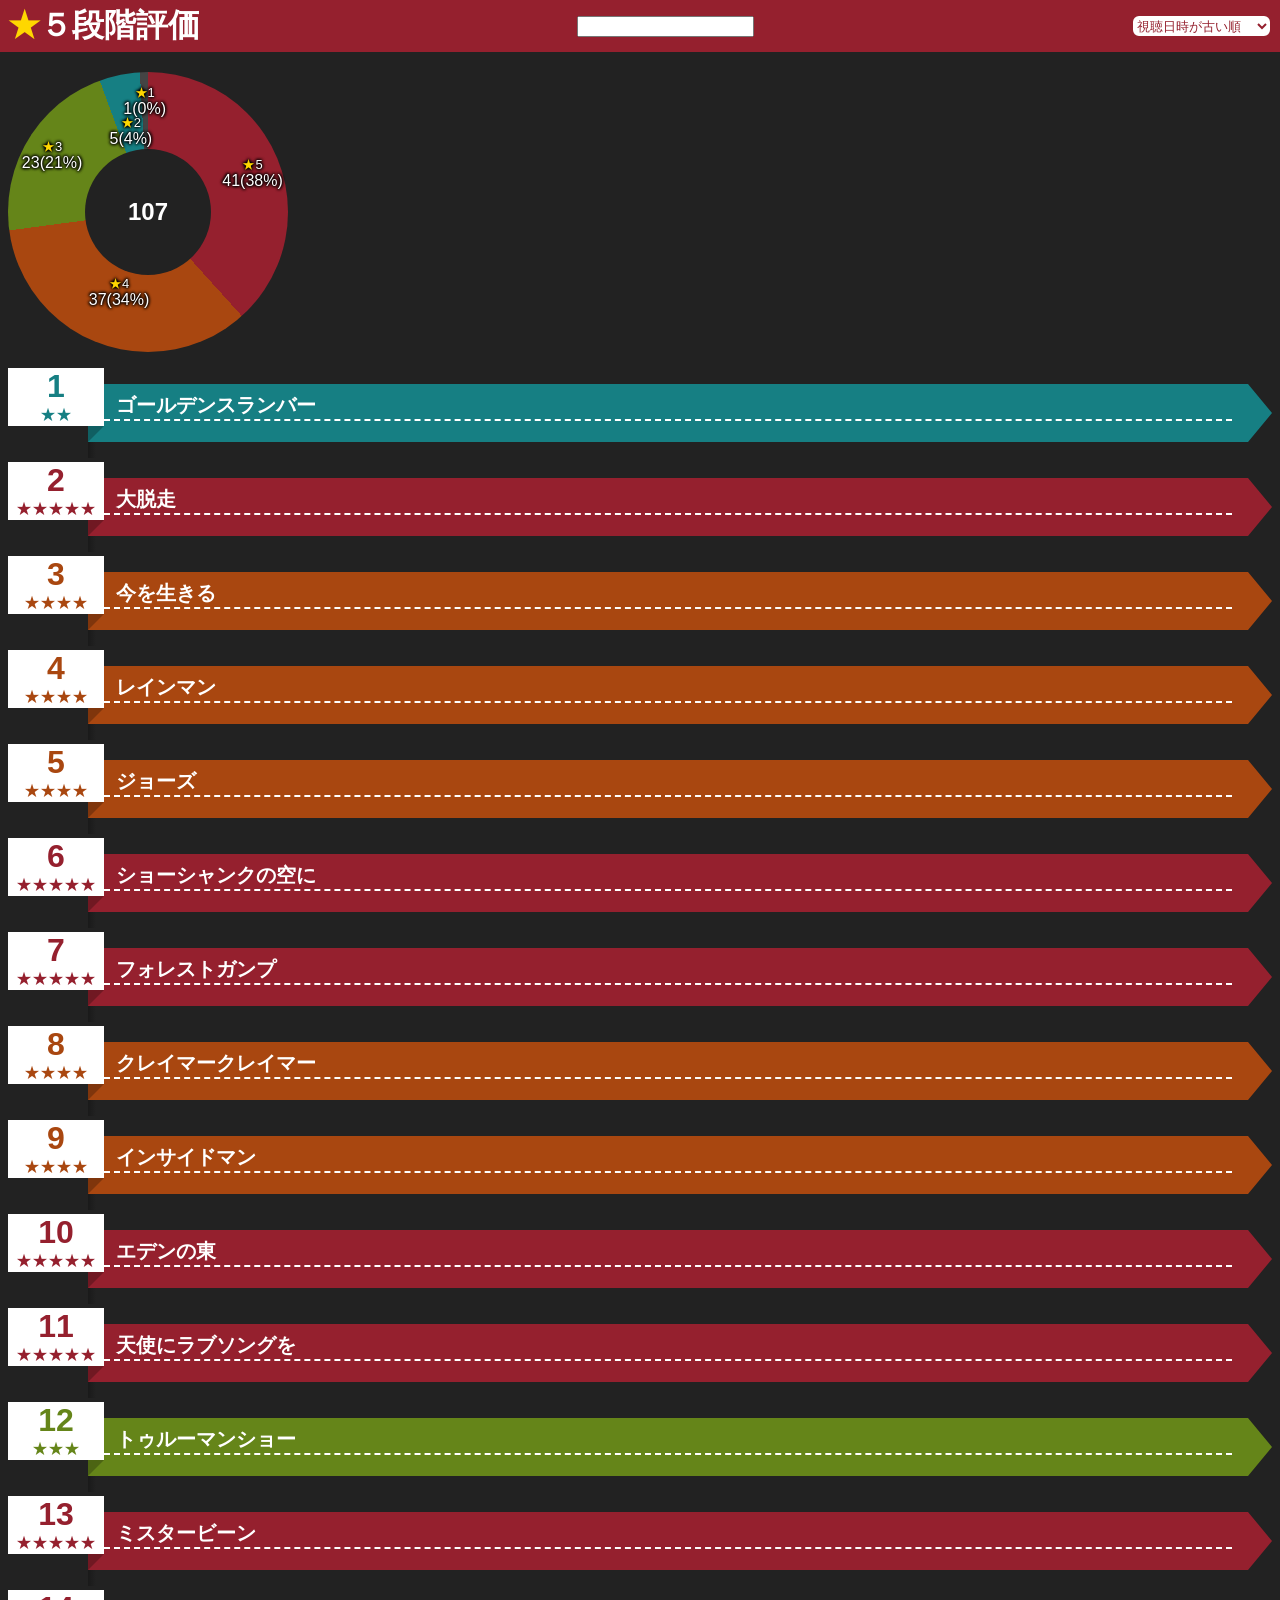
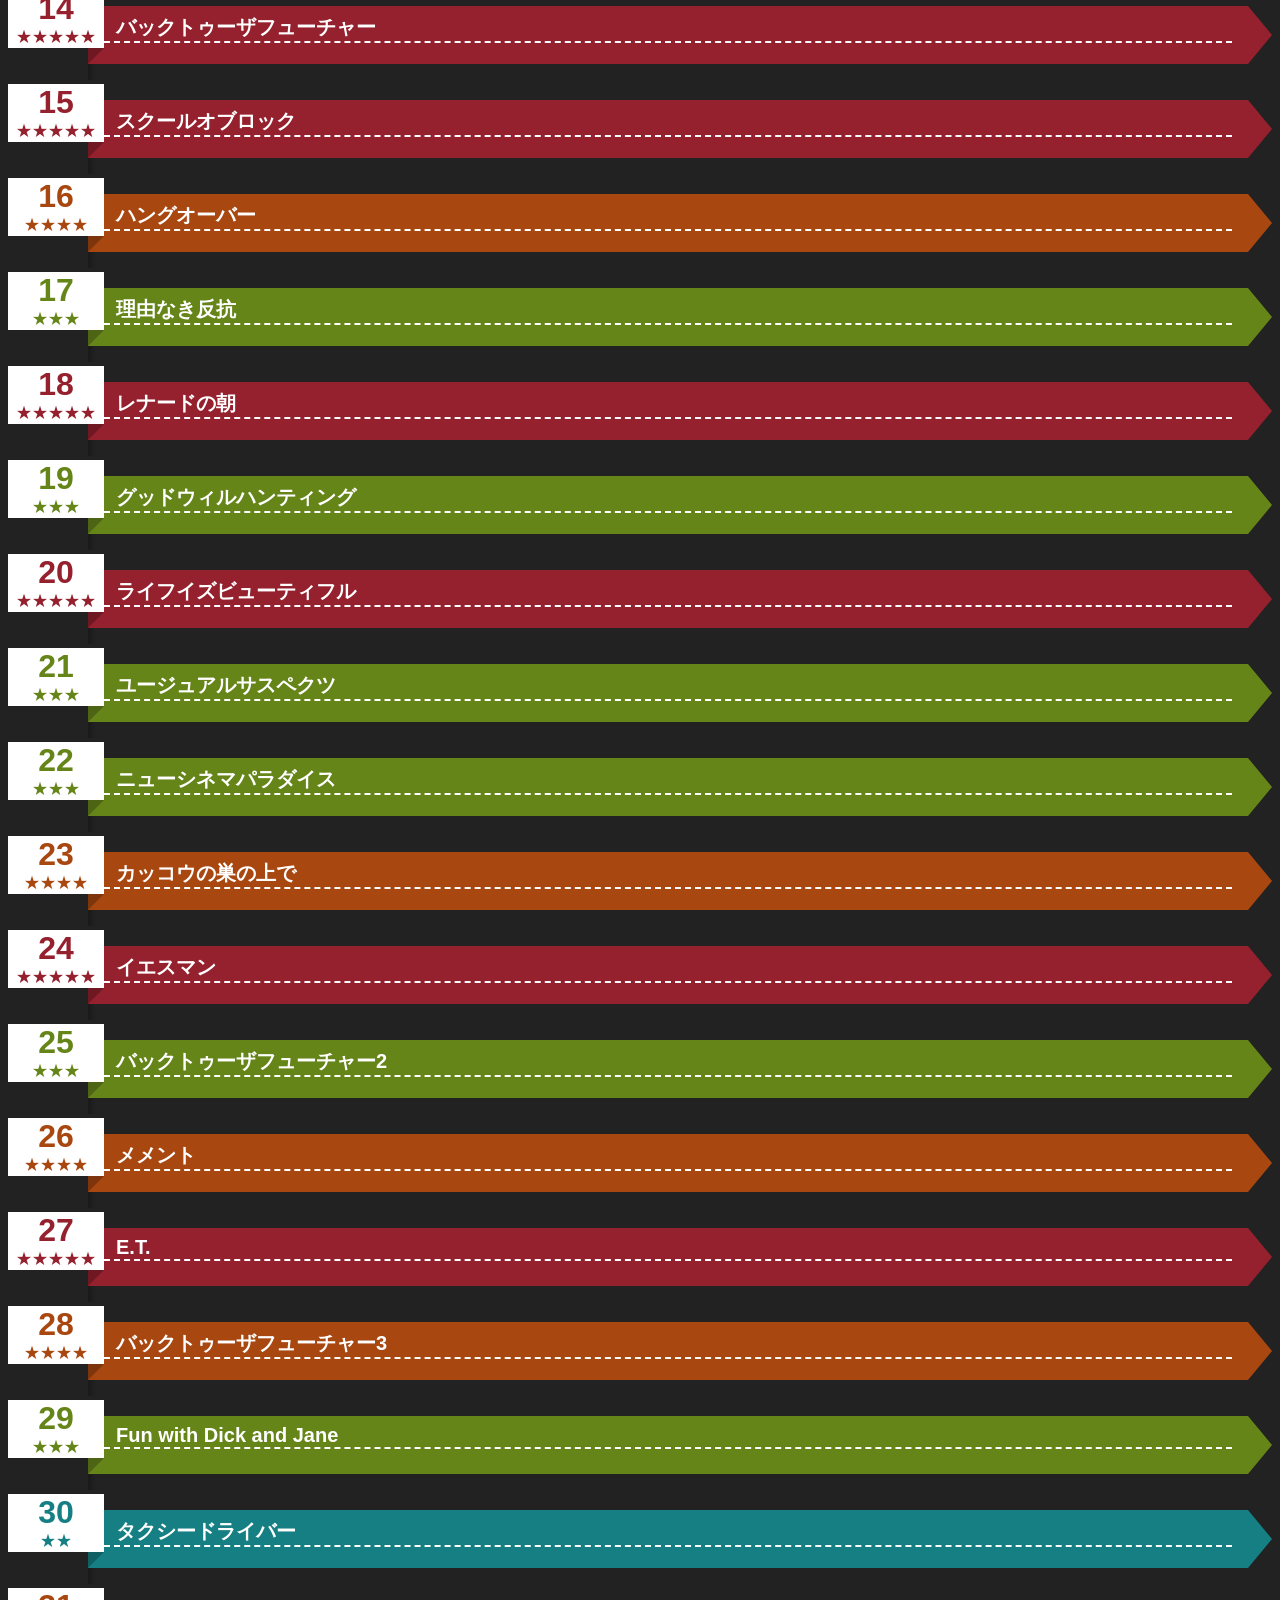
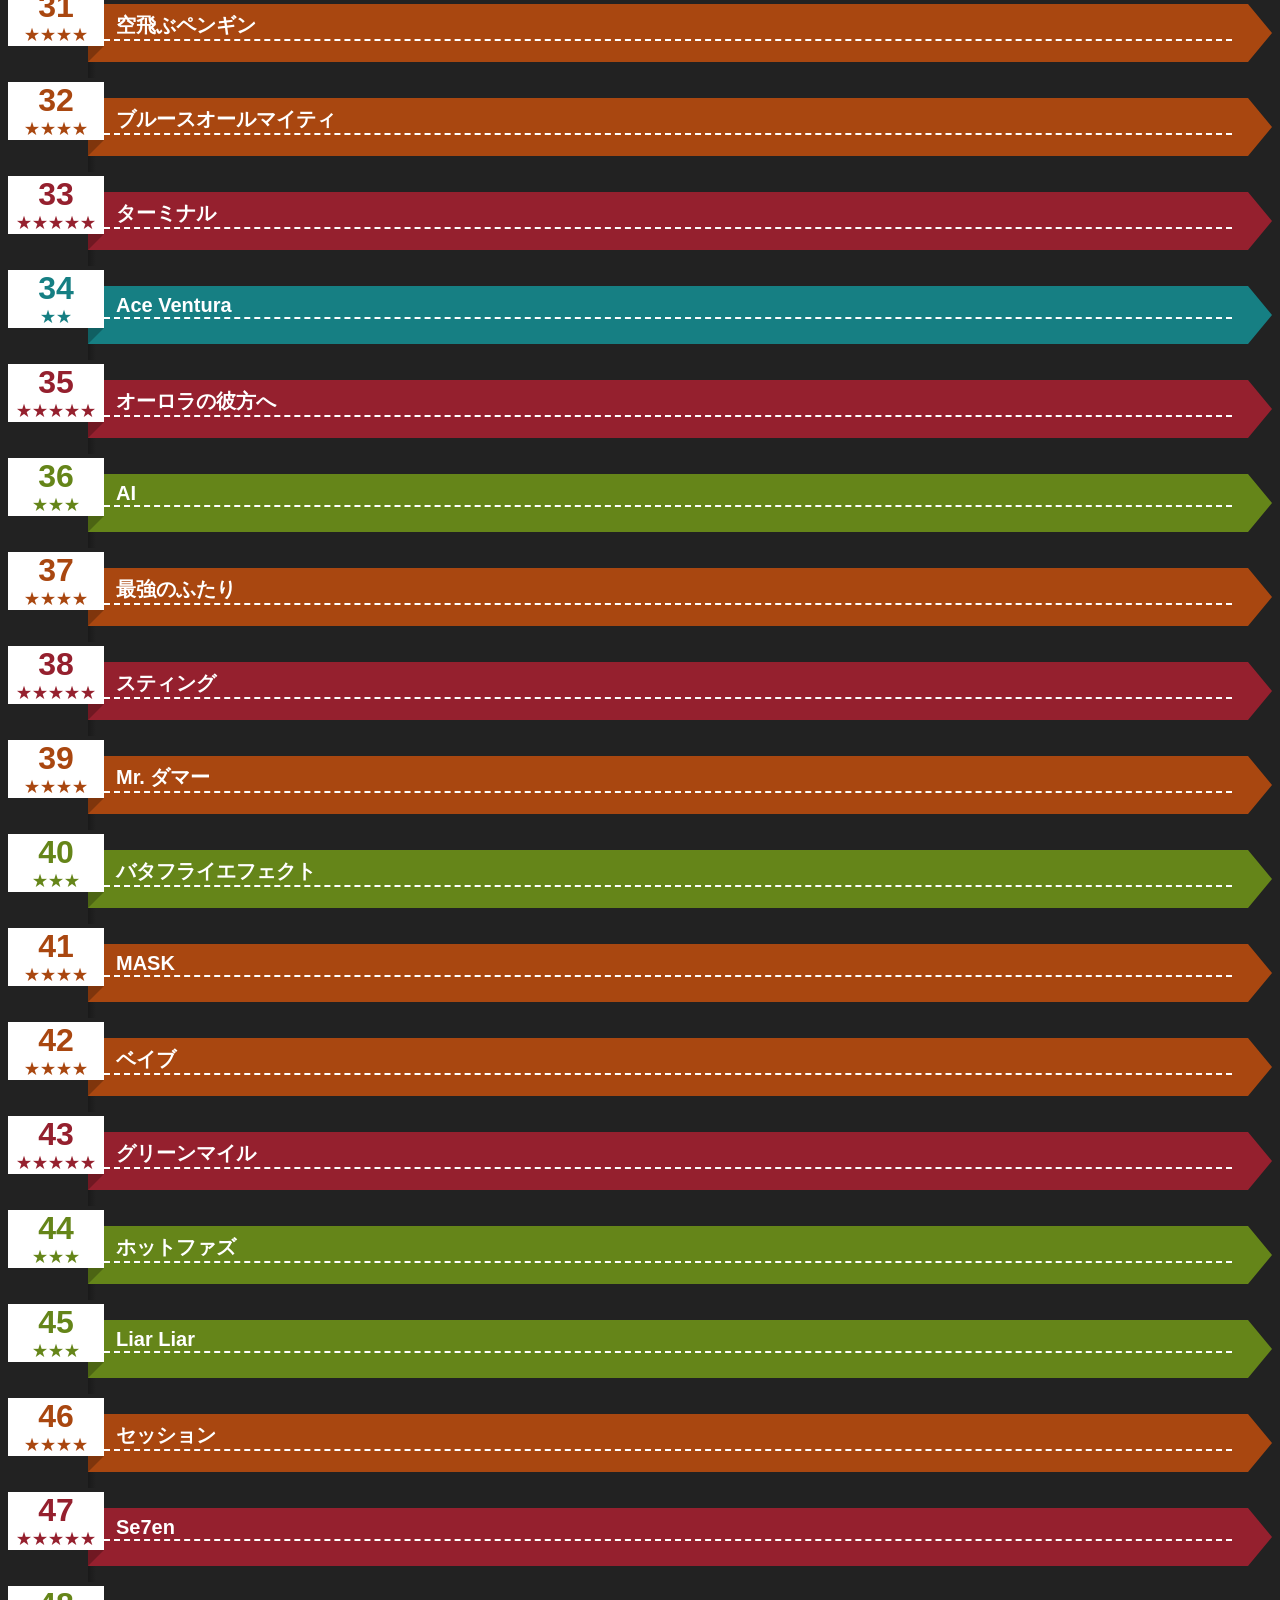
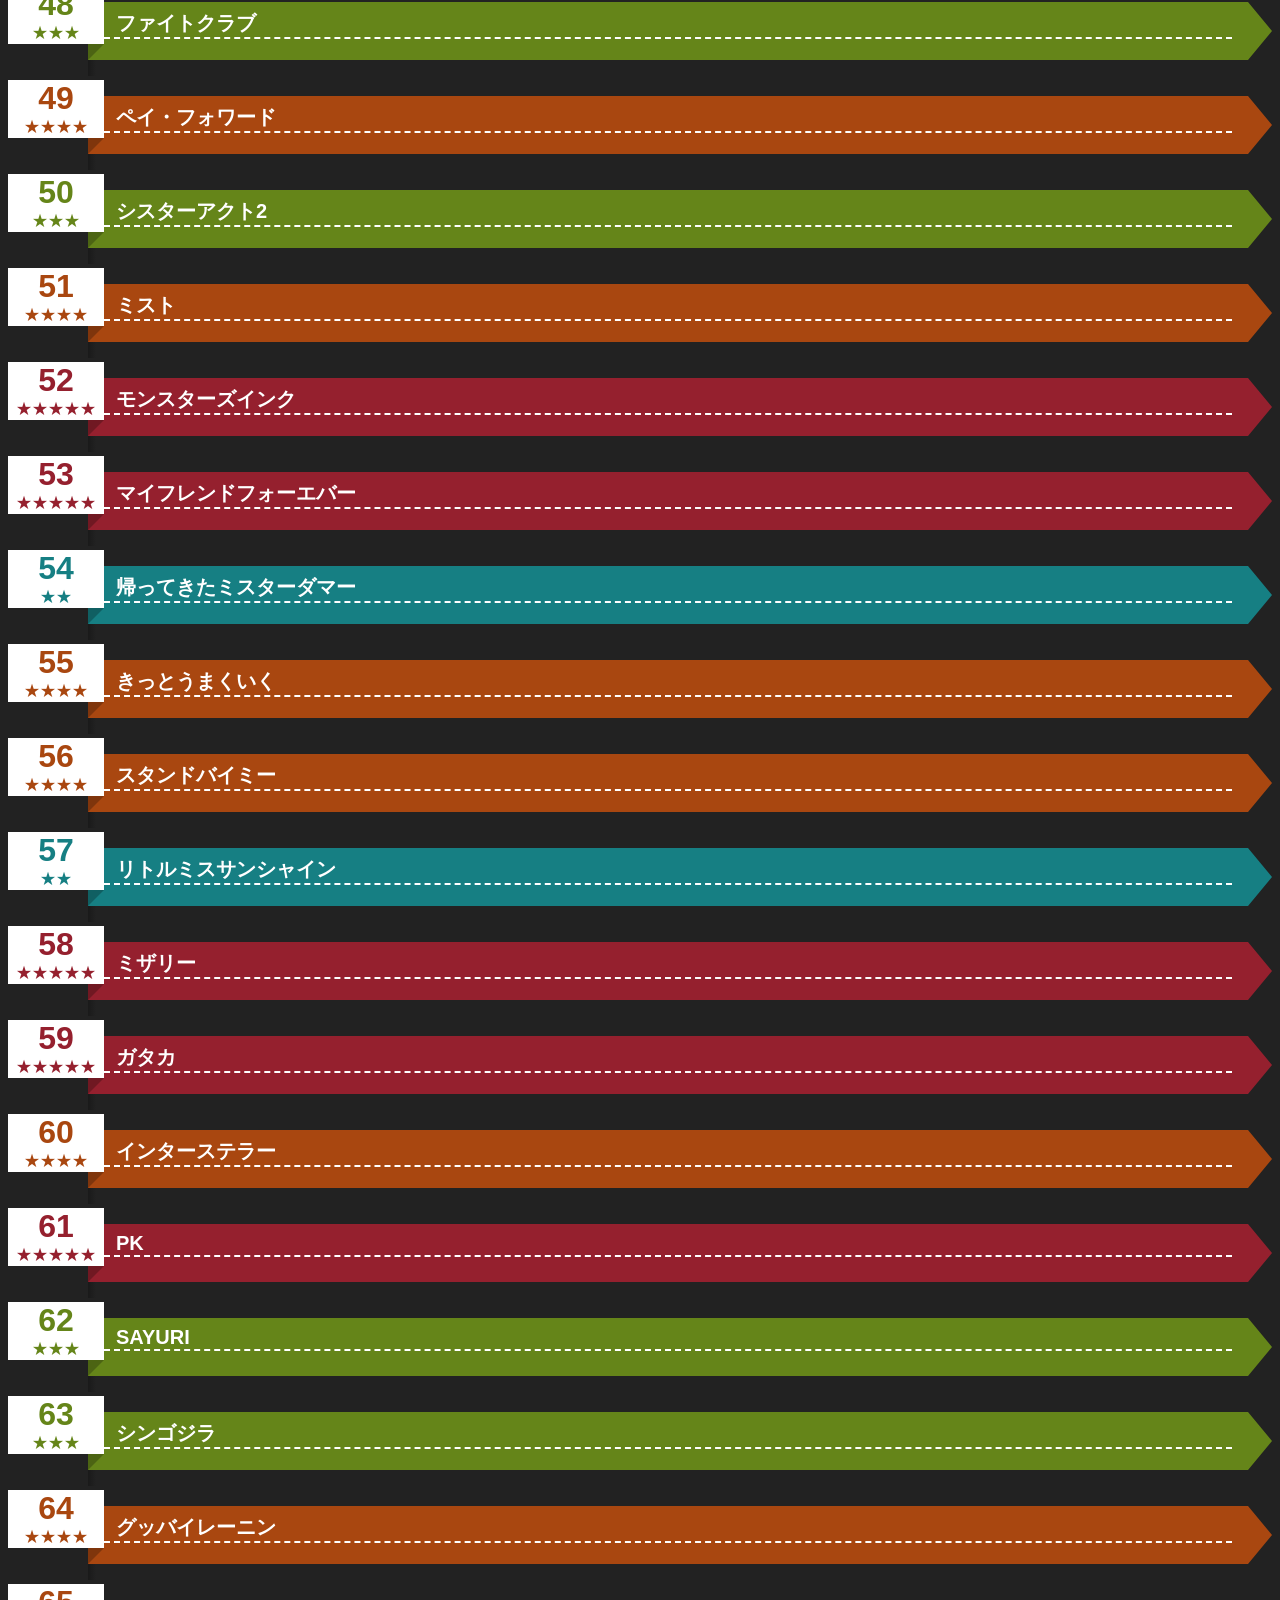
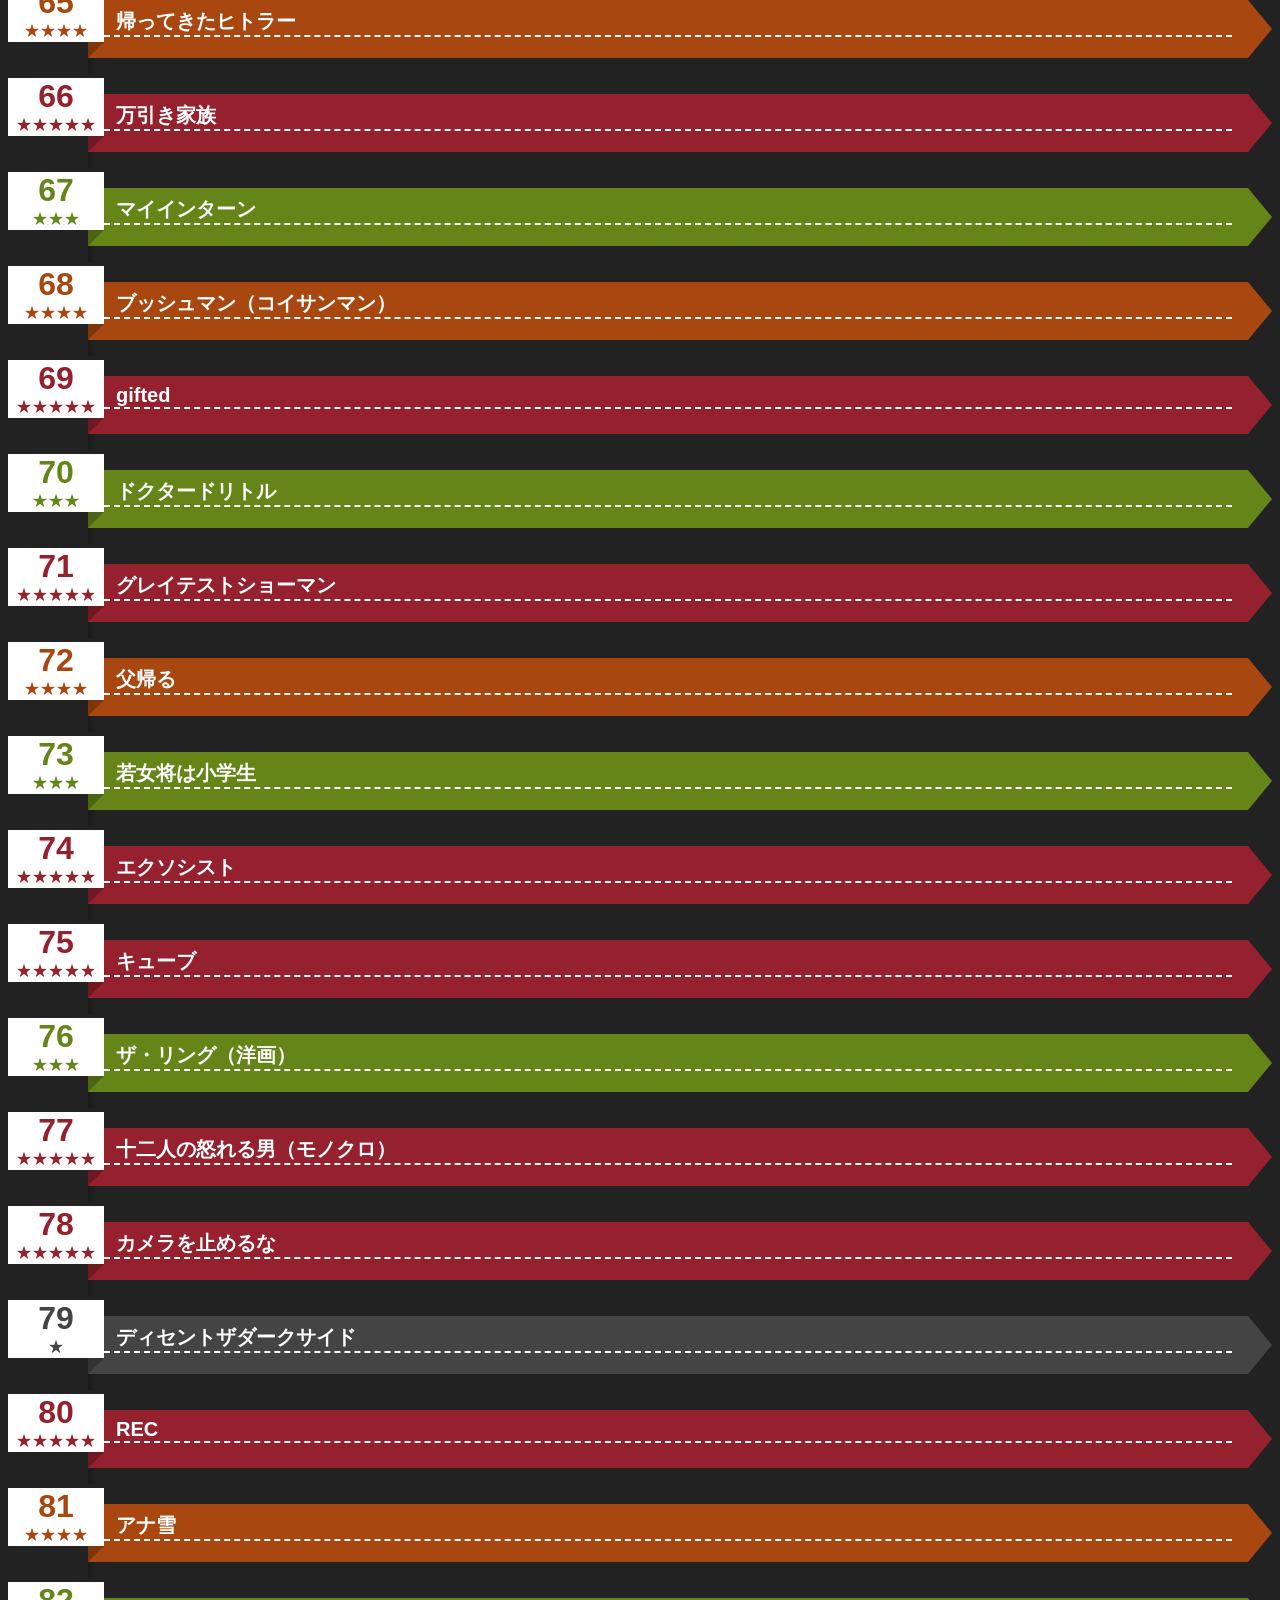
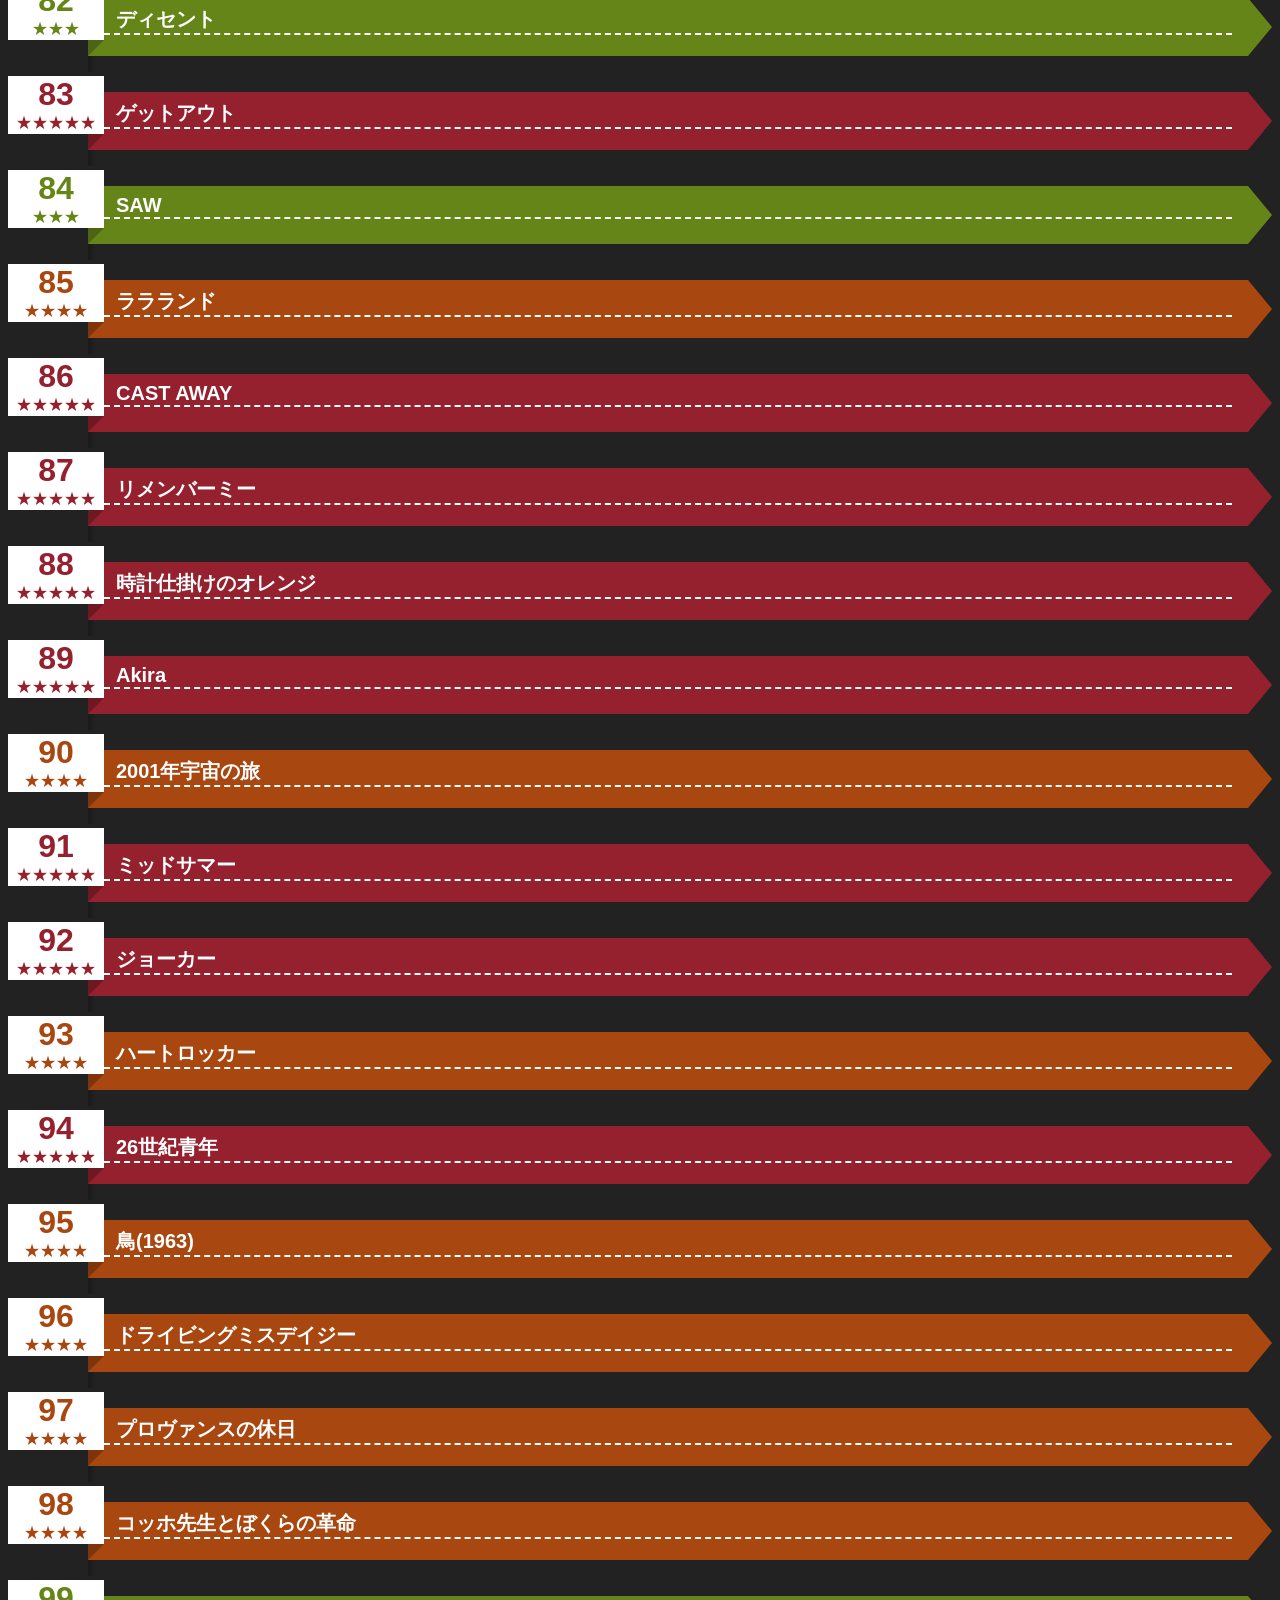
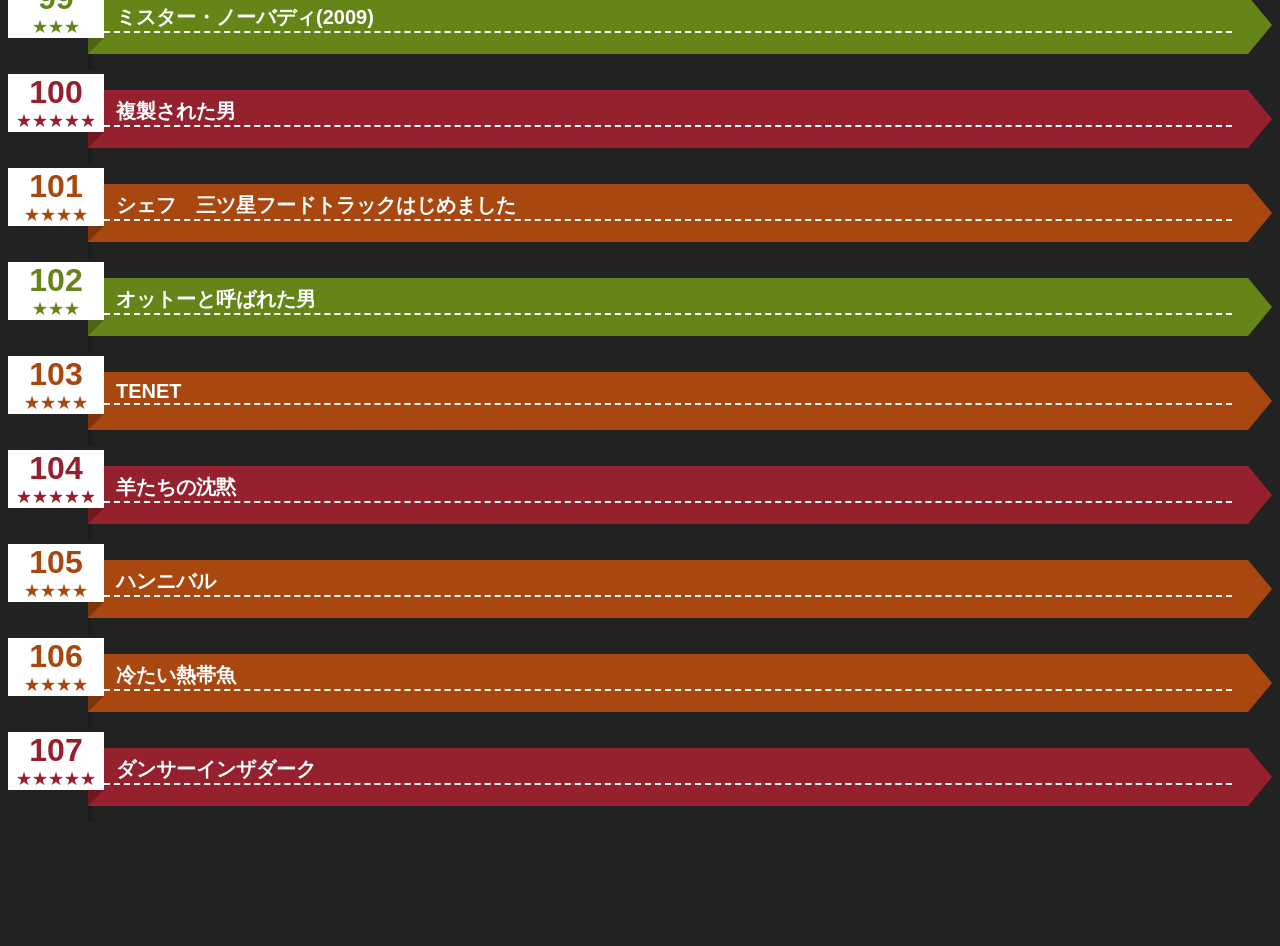
==== commit 56bac008: "検索ボックス" ====
--- a/index.html
+++ b/index.html
@@ -5,7 +5,9 @@
         <title>映画リスト</title>
         <meta name="viewport" content="width=device-width, initial-scale=1.0">
         <link rel="stylesheet" type="text/css" href="./css/movieList.css">
-        <script src="./js/movieList.js"></script>
+        <script type='text/javascript' src="./films.txt"></script>
+        <script type='text/javascript' src="./js/jquery-3.7.1.min.js"></script>
+        <script type='text/javascript' src="./js/movieList.js"></script>
     </header>
     <body>
         <div id="header">
